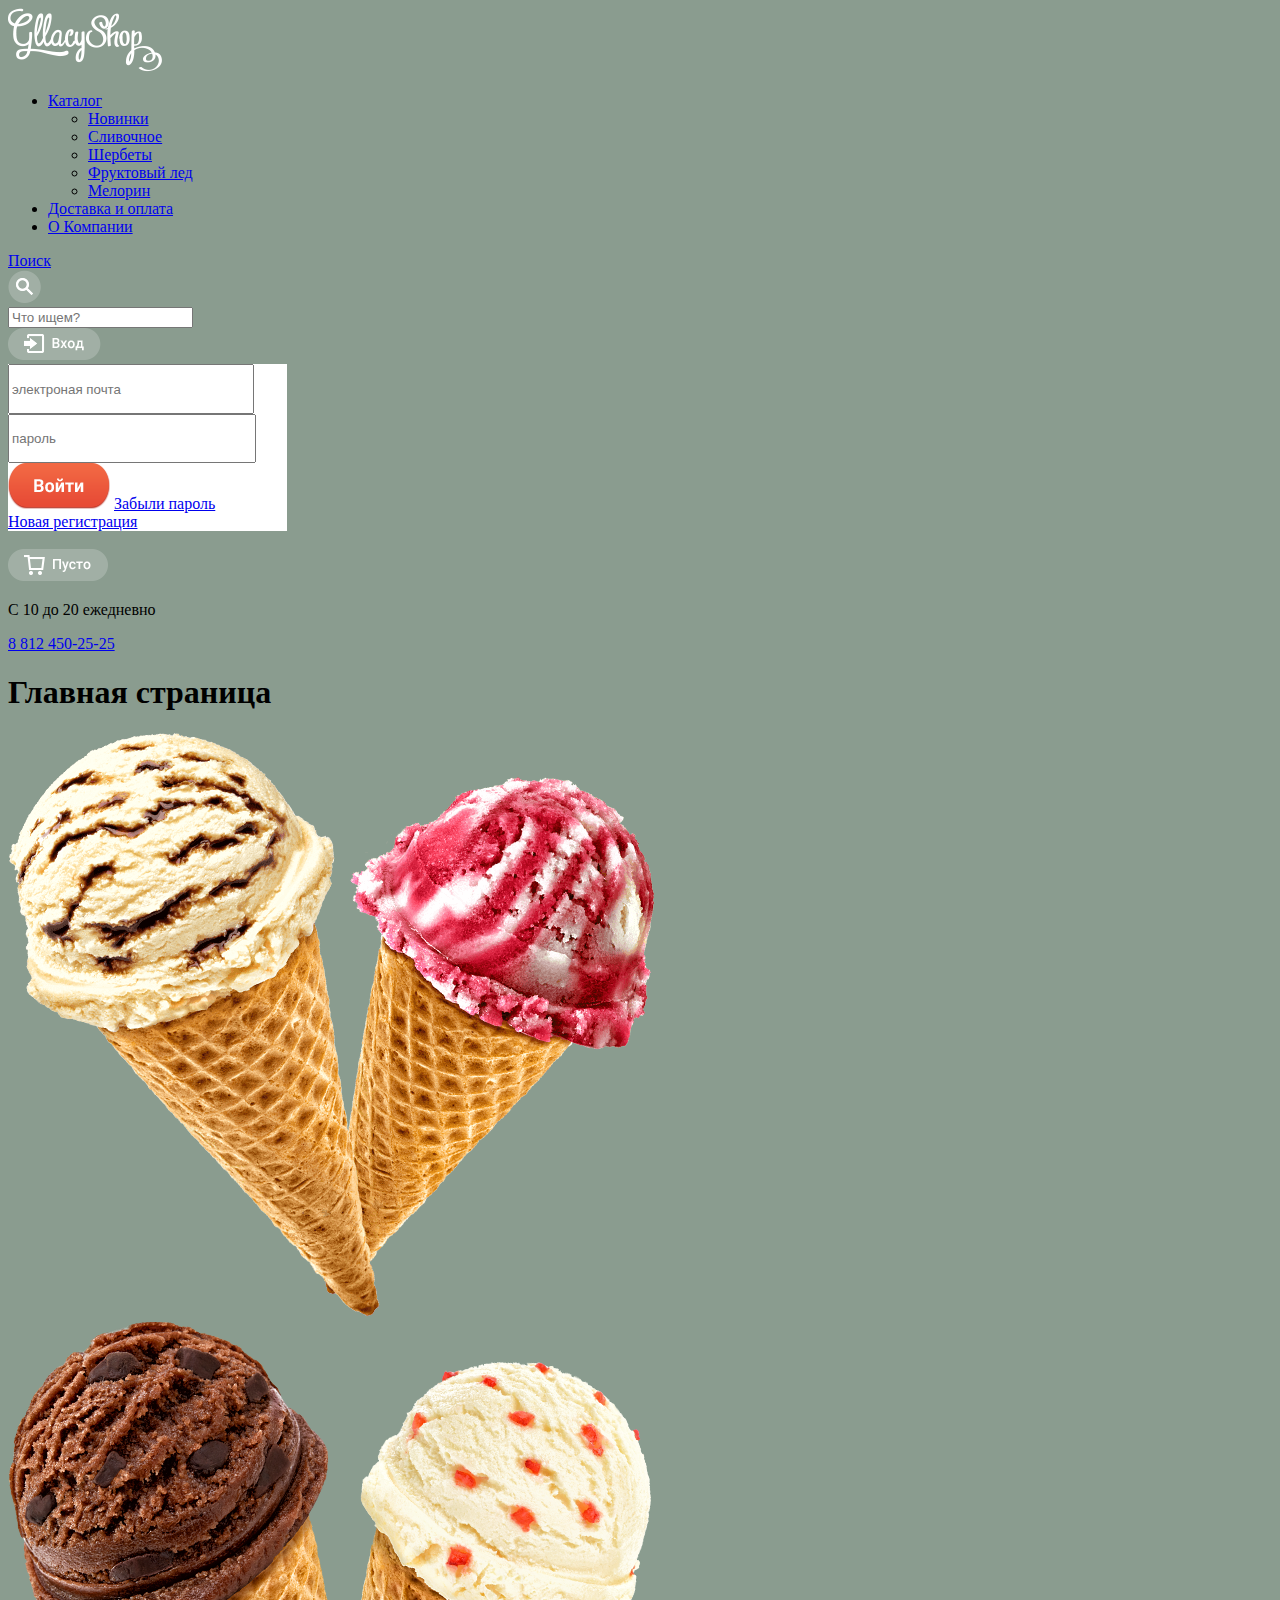
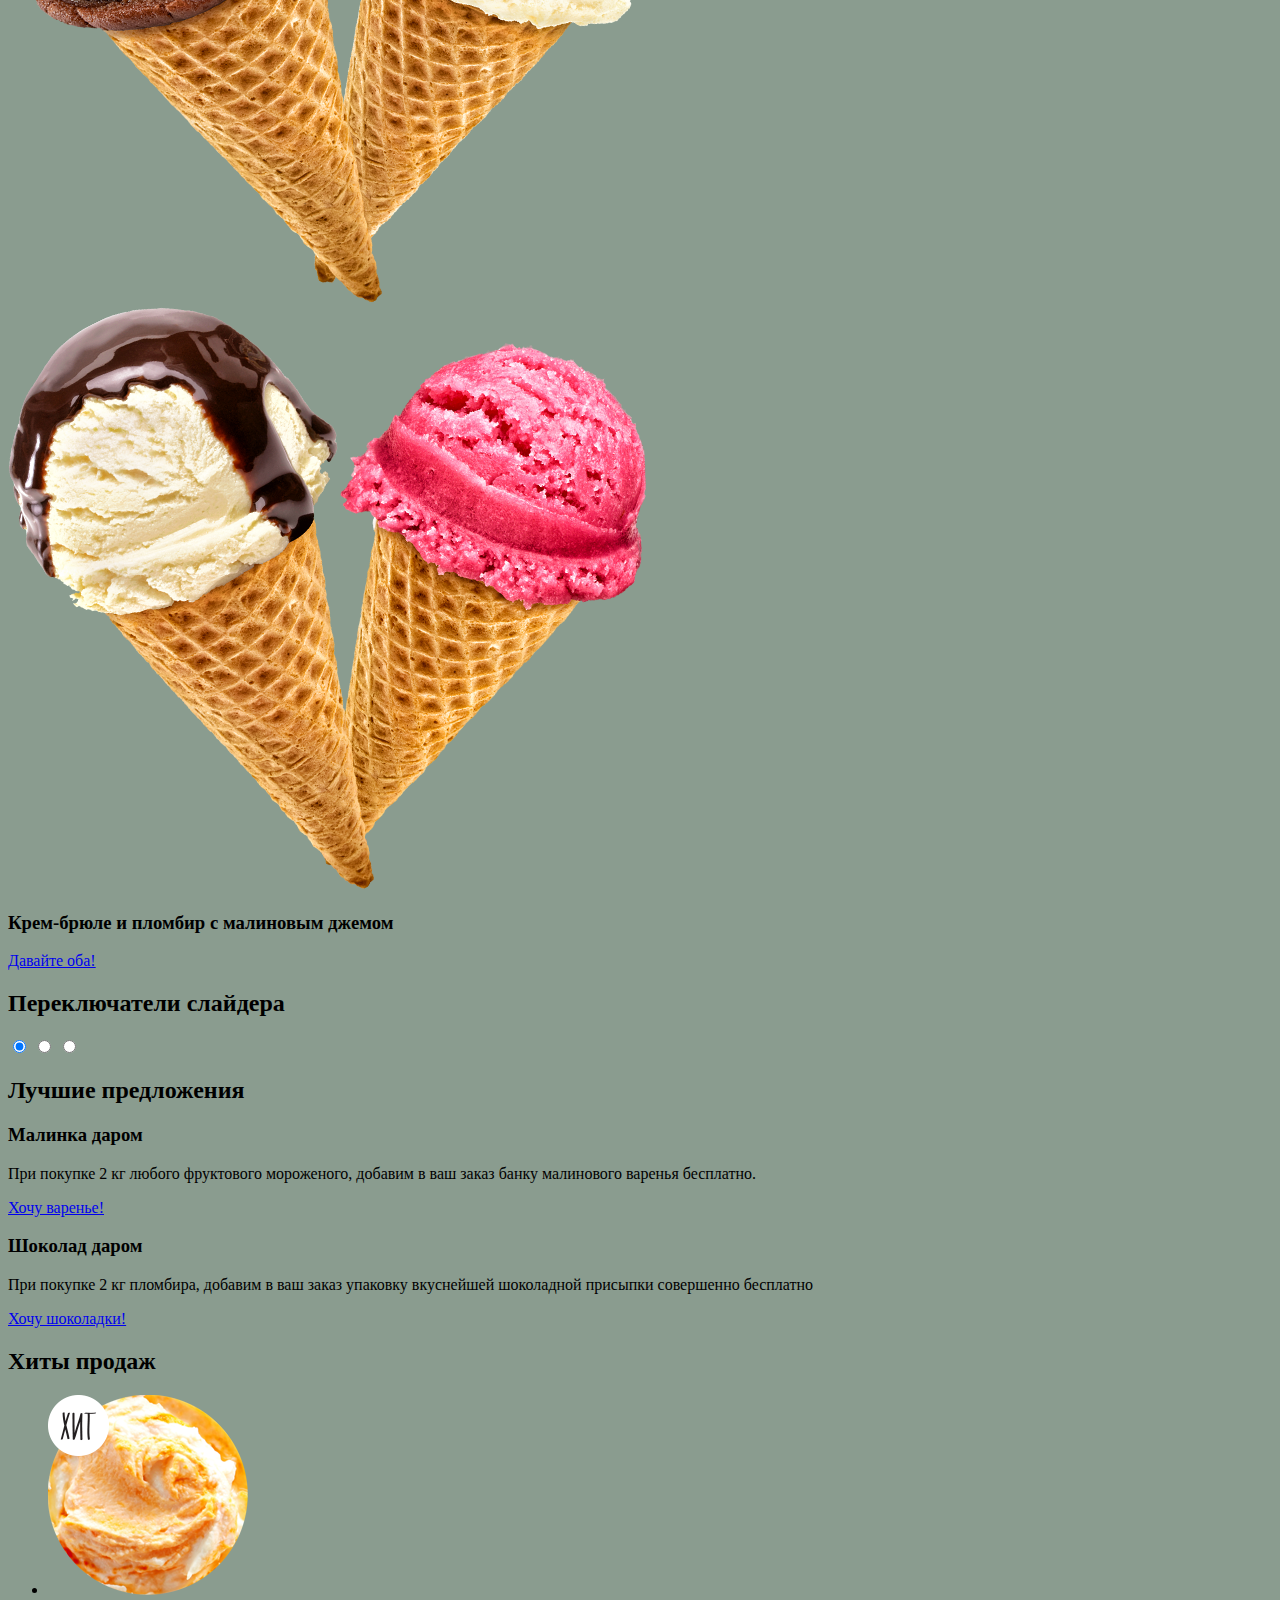
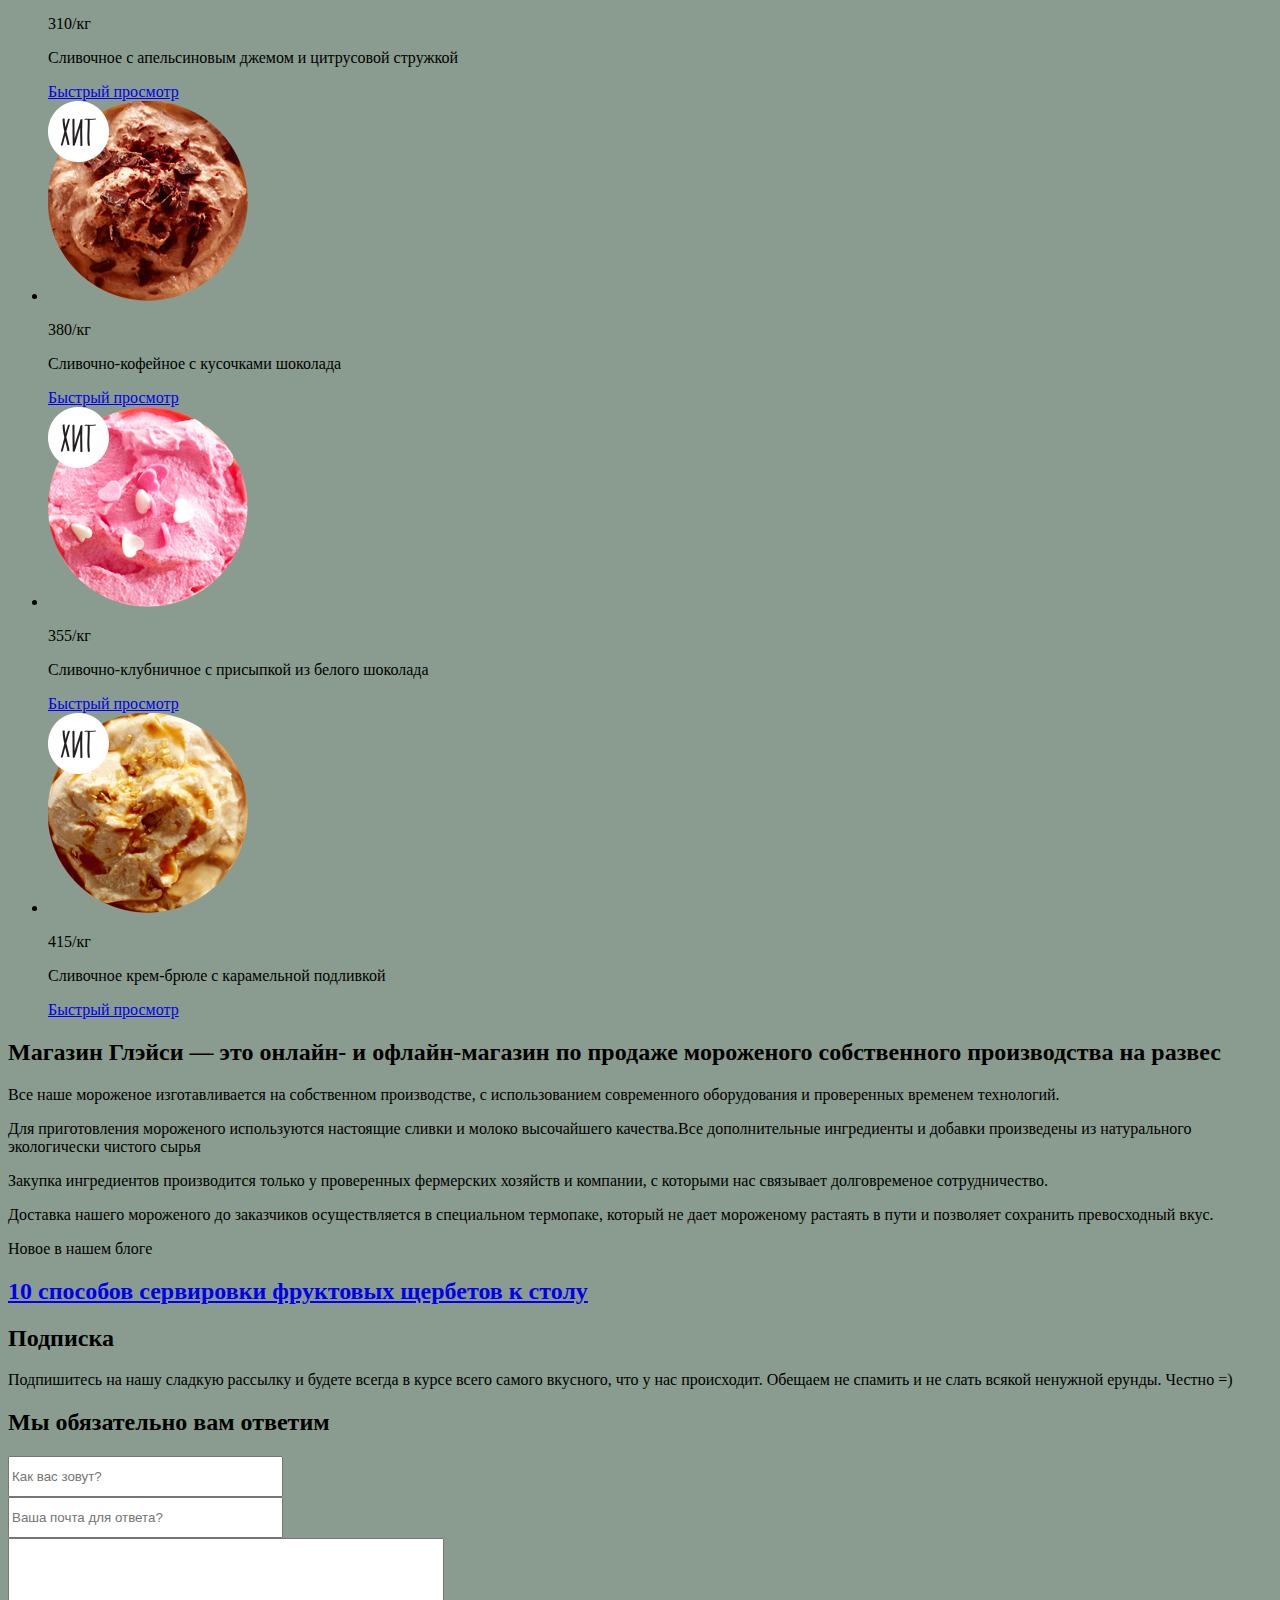
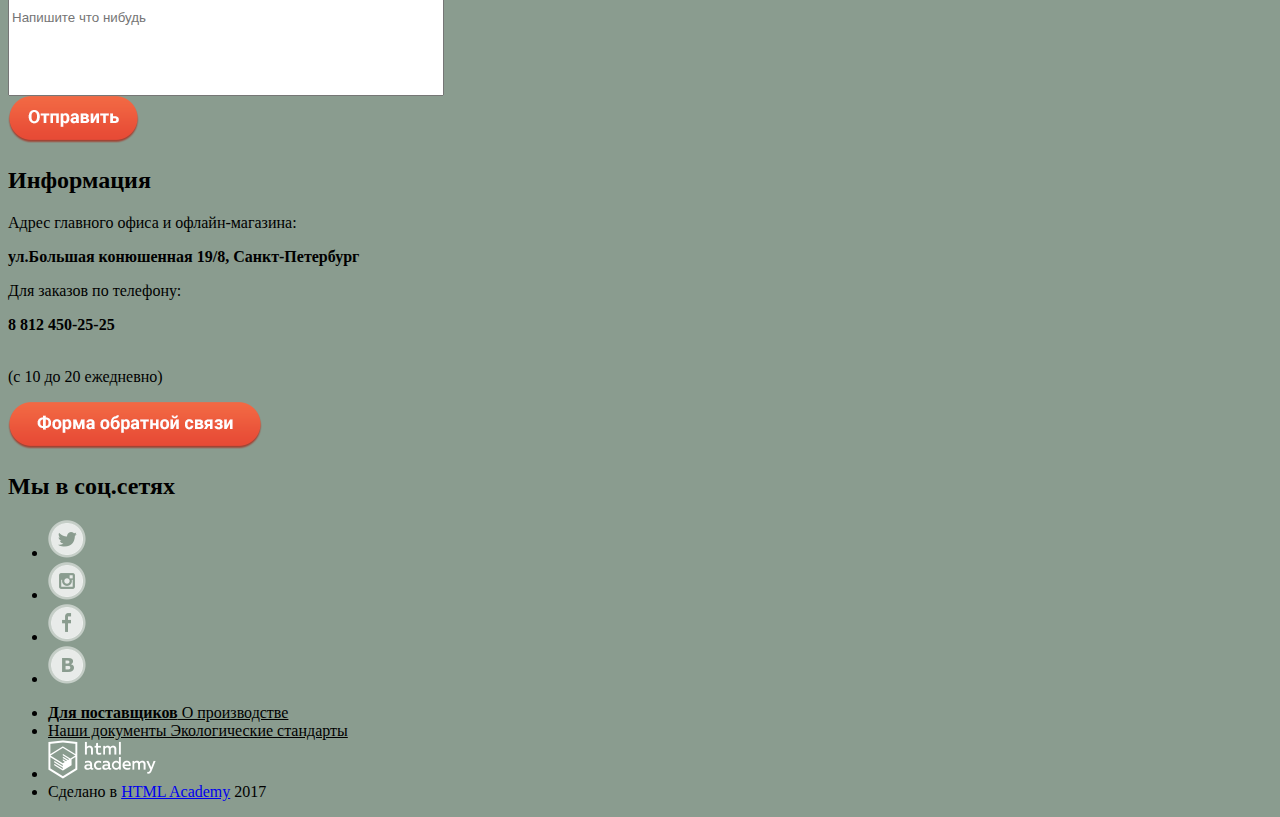
==== index.html @ 63df009e "На проверку" ====
<!DOCTYPE html>
<html lang="ru">
  <head>
    <meta charset="utf-8">
    <title>Глейси</title>
    <link rel="stylesheet" type="text/css" href="index_css.css">
  </head>
  <body>
    <img src="img/logo.png" alt="Логотип">
    <header class="main-header">
      <nav class="navigation">
        <ul class="main-menu">
          <li class="main-menu__item">
            <a href="#" class="main-menu__item">Каталог</a>
            <ul class="sub-menu">
              <li class="sub-menu_item"><a href="#">Новинки</a></li>
              <li class="sub-menu__item sub-menu__title"><a href="#">Сливочное</a></li>
              <li class="sub-menu__item"><a href="#">Шербеты</a></li>
              <li class="sub-menu__item"><a href="#">Фруктовый лед</a></li>
              <li class="sub-menu__item"><a href="#">Мелорин</a></li>
            </ul>
          </li>
          <li class="main-menu__item">
            <a href="#">Доставка и оплата</a>
          </li>
          <li class="main-menu__item">
            <a href="#">О Компании</a>
          </li>
        </ul>
      </nav>
      <a href="#" class="search-link">Поиск</a>
        <form action="#" class="entrance">
          <input type="image" src="img/loupe.png" class="submit-search" alt="Кнопка поиск"><br>
          <input type="text" class="input-search" name="search" id="search" placeholder="Что ищем?">
        </form>
        <form class="input__button">
         <input type="image" src="img/login_button.png" class="ingress" alt="кнопка вхож">
         <div class="inlet">
           <input type="text" placeholder="электроная почта" class="mail"><br>
           <input type="text" placeholder="пароль" class="password"><br>
           <input type="image" src="img/button_come.png" class="login__button" alt="кнопка войти">
           <a href="#">Забыли пароль</a><br>
           <a href="#">Новая регистрация</a>
         </div>
         <br> 
           <input type="image" src="img/Button_empty.png" alt="кнопка пусто">
        </form>
      <p class="worktime">C 10 до 20 ежедневно</p>
      <a href="tel:88124502525" class="phone">8 812 450-25-25</a>
    </header>
 
  
	
    <main>
      <h1 class="hidden">Главная страница</h1>
      <!-- Главный слайдер -->
      <section class="main-slider">
        <img src="img/brulee_and_raspberry.png" alt="1 картинка в слайдере"><br>
        <img src="img/chocolate_and_lemon.png" alt="2 картинка в слайдере"><br>
        <img src="img/Plombir_and_Strawberry.png" alt="3 картинка в слайдере">
        <h3 class="main-slider__title">Крем-брюле и пломбир с малиновым джемом</h3>
        <a href="#" class="main-slider__button">Давайте оба!</a>
      </section>
    
      <section class="switch">
        <h2 class="hidden">Переключатели слайдера</h2>
        <form class="slider"> 
          <input type="radio" name="slider__switch" checked>
          <input type="radio" name="slider__switch">
          <input type="radio" name="slider__switch">
        </form>  
      </section>          
      <section class="best-offers">
        <h2 class="hidden">Лучшие предложения</h2>
        <div class="best-offer best-offer--raspberry">
          <h3 class="best-offer__title">Малинка даром</h3>
          <p class="best-offer__description">При покупке 2 кг любого фруктового мороженого, добавим в ваш заказ банку малинового варенья бесплатно.</p>
          <a href="#" class="best-offer__button">Хочу варенье!</a>
        </div>

        <div class="best-offer best-offer--choko">
          <h3 class="best-offer__title">Шоколад даром</h3>
          <p class="best-offer__description">При покупке 2 кг пломбира, добавим в ваш заказ упаковку вкуснейшей шоколадной присыпки совершенно бесплатно</p>
          <a href="#" class="best-offer__button">Хочу шоколадки!</a>
        </div>
      </section>



      <!-- Хиты продаж -->
      <section class="bestsellers">
        <h2 class="hidden">Хиты продаж</h2>
        <ul class="products-list">
          <li class="product-item">
            <img src="img/product-310.png" class="product-item__image"   alt="Сливочное с апельсиновым джемом и цитрусовой стружкой">
            <p class="product-item__price">310<span class="small">/кг</span></p>
            <p class="product">Сливочное с апельсиновым джемом и цитрусовой стружкой</p>
            <a href="#" class="product-item__button">Быстрый просмотр</a>
          </li>      
          
          <li class="product-item">
            <img src="img/product-380.png" class="product-item__image"  alt="Сливочно-кофейное с кусочками шоколада">
            <p class="product-item__price">380<span class="small">/кг</span></p>
            <p class="product">Сливочно-кофейное с кусочками шоколада</p>
            <a href="#" class="product-item__button">Быстрый просмотр</a>
          </li>

          <li class="product-item">
            <img src="img/product_355.png" class="product-item__image" alt="Сливочно-клубничное с присыпкой из белого шоколада">
            <p class="product-item__price">355<span class="small">/кг</span></p>
            <p class="product">Сливочно-клубничное с присыпкой из белого шоколада</p>
            <a href="#" class="product-item__button">Быстрый просмотр</a>
          </li>

          <li class="product-item">
            <img src="img/product-415.png" class="product-item__image" alt="Сливочное крем-брюле с карамельной подливкой">
            <p class="product-item__price">415<span class="small">/кг</span></p>
            <p class="product">Сливочное крем-брюле с карамельной подливкой</p>
            <a href="#" class="product-item__button">Быстрый просмотр</a>
          </li>
        </ul> 
      </section>
      <!-- Наши преимущества -->
      <section class="benefits">
        <h2 class="benefits__title">Магазин Глэйси — это онлайн- и офлайн-магазин по продаже мороженого собственного производства на развес</h2>
        
        <div class="benefit">
          <p class="benefit__description">
            Все наше мороженое изготавливается на собственном производстве, с использованием современного оборудования и проверенных временем технологий.
          </p>
        </div>

        <div class="benefit">
          <p class="benefit__description">
            Для  приготовления мороженого используются настоящие сливки и молоко высочайшего качества.Все дополнительные ингредиенты и добавки произведены из натурального экологически чистого сырья
          </p>
        </div>

        <div class="benefit">
          <p class="benefit__description">
            Закупка ингредиентов производится только у проверенных фермерских хозяйств и компании, с которыми нас связывает долговременое сотрудничество.
          </p>
        </div>

        <div class="benefit">
          <p class="benefit__description">
            Доставка нашего мороженого до заказчиков осуществляется в специальном термопаке, который не дает мороженому растаять в пути и позволяет сохранить превосходный вкус.
          </p>
        </div>
      </section>

      <!-- Новое в нашем блоге -->
      <section class="new-article">
        <p class="new-article__caption">Новое в нашем блоге</p>
        <h2 class="new-article__title"><a href="#">10 способов сервировки фруктовых щербетов к столу</a></h2>
      </section>

      <!-- Подписка -->
      
      <section class="subscribe">
        <h2 class="hidden">Подписка</h2>
        <p class="subscribe__description">Подпишитесь на нашу сладкую рассылку и будете всегда в курсе всего самого вкусного, что у нас происходит. Обещаем не спамить и не слать всякой ненужной ерунды. Честно =)</p>
        <!-- Здесь будет форма -->
      </section>
      <section> 
        <h2>Мы обязательно вам ответим</h2> 
        <form method="post" action="#" class="data">
          <input type="text" placeholder="Как вас зовут?" class="name"><br>
          <input type="text" placeholder="Ваша почта для ответа?" class="mail"><br>
          <input type="text" placeholder="Напишите что нибудь" class="write"><br>
          <input type="image" src="img/Button_send.png" alt="кнопка отправить">
        </form> 
      </section> 
      <section class="information">
        <h2 class="hidden">Информация</h2>  
        <p class="address">Адрес главного офиса и офлайн-магазина:</p>
        <p><b>ул.Большая конюшенная 19/8, Санкт-Петербург</b></p>

        <p class="phone">Для заказов по телефону:</p>
        <b class="number">8 812 450-25-25</b>
        <p><span class="working__hours"><br>(c 10 до 20 ежедневно)</span></p>
        <form class="Feedback" action="#" method="get">
          <input type="image" src="img/Button_bond.png" class="feedback_button" alt="Кнопка обратной связи">
        </form>  
      </section>
       

      <footer>
        <h2>Мы в соц.сетях</h2>
        <ul class="socials">
          <li><a href="#"  class="social__twitter"><img src="img/birdie.png" alt="twitter"></a></li>
          <li><a href="#"  class="social__instagram"><img src="img/camera.png" alt="instagram"></a></li>
          <li><a href="#"  class="social__facebook"><img src="img/facebook.png" alt="facebook"></a></li>
          <li><a href="#" class="social__vk"><img src="img/Vkontakte.png" alt="Vkontakte"></a></li>
        </ul> 
        <ul class="gen">
          <li class="suppliers"><ins class="underscore"><b class="porky">Для поставщиков</b> О производстве</ins></li>
          <li class="document"><ins class="underscore">Наши документы Экологические стандарты</ins></li>
          <li><img src="img/logo-footer.png" class="logo-footer" alt="logo"></li>
          <li class="copyright">Сделано в <a href="https://htmlacademy.ru">HTML Academy</a> 2017</li>
        </ul>
      </footer>  
          
    </main>
  </body>
</html>
---- index_css.css ----
<style>
   .main-slider_button
   {
   background-color:#8a9c8f;
   }
   body
   {
    background-color:#8a9c8f;
   }
  .main-slider
  {
    background: url("C:\Users\user\Desktop\img\Мороженое.png");
  }
  .modal
  {
    background-color: white;
    width:473px;
    height:4.50px;
  }
  .door
  {
   background-color:white;
   width: 476px;
   height: 442px; 
  }
   .data .name, .data .mail
  {
    width:267px;
    height:35px;
  }
  .write
  {
    width:428px;
    height: 152px;
  }
  .inlet .mail
  {
    width: 238px;
    height: 44px;
  }
  .inlet .password
  {
    width: 240px;
    height: 43px;
  }
  .inlet
  {
    background-color: white;
    width: 279px;
    height:216;
  }
</style>
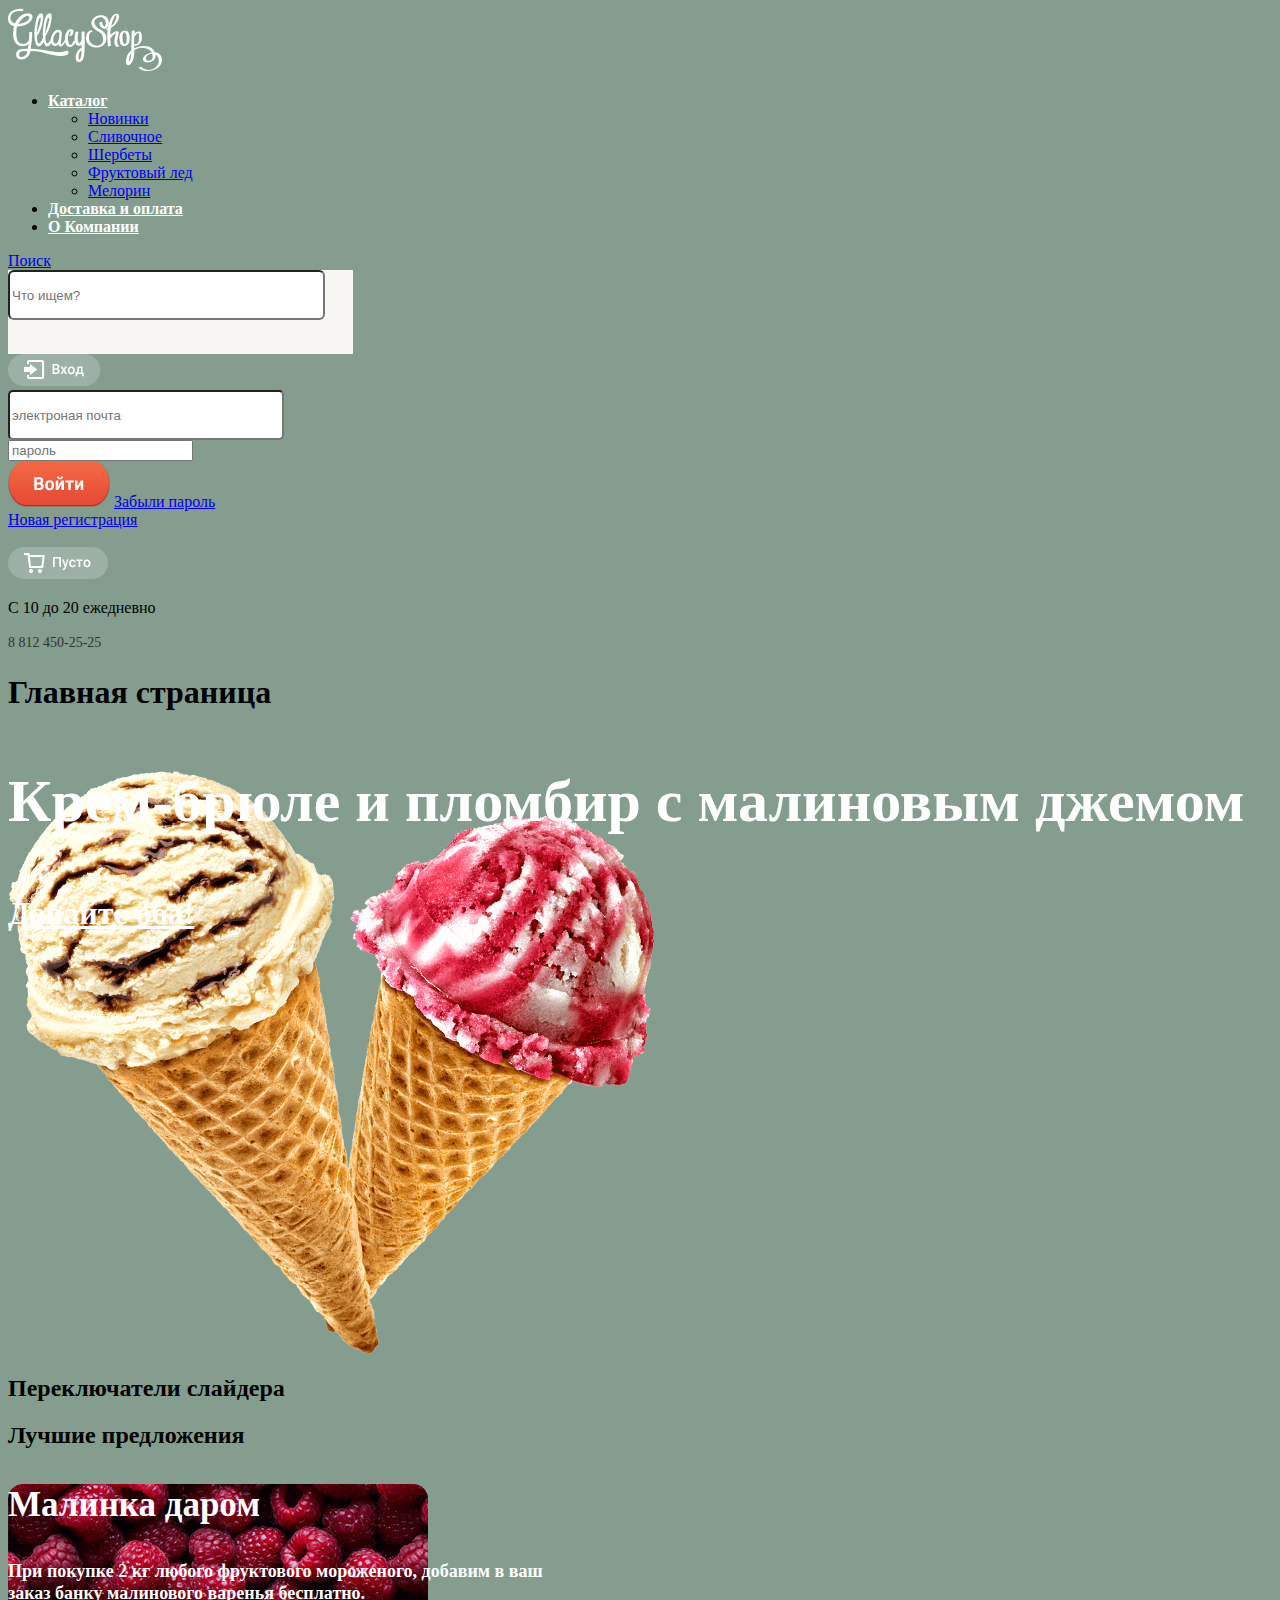
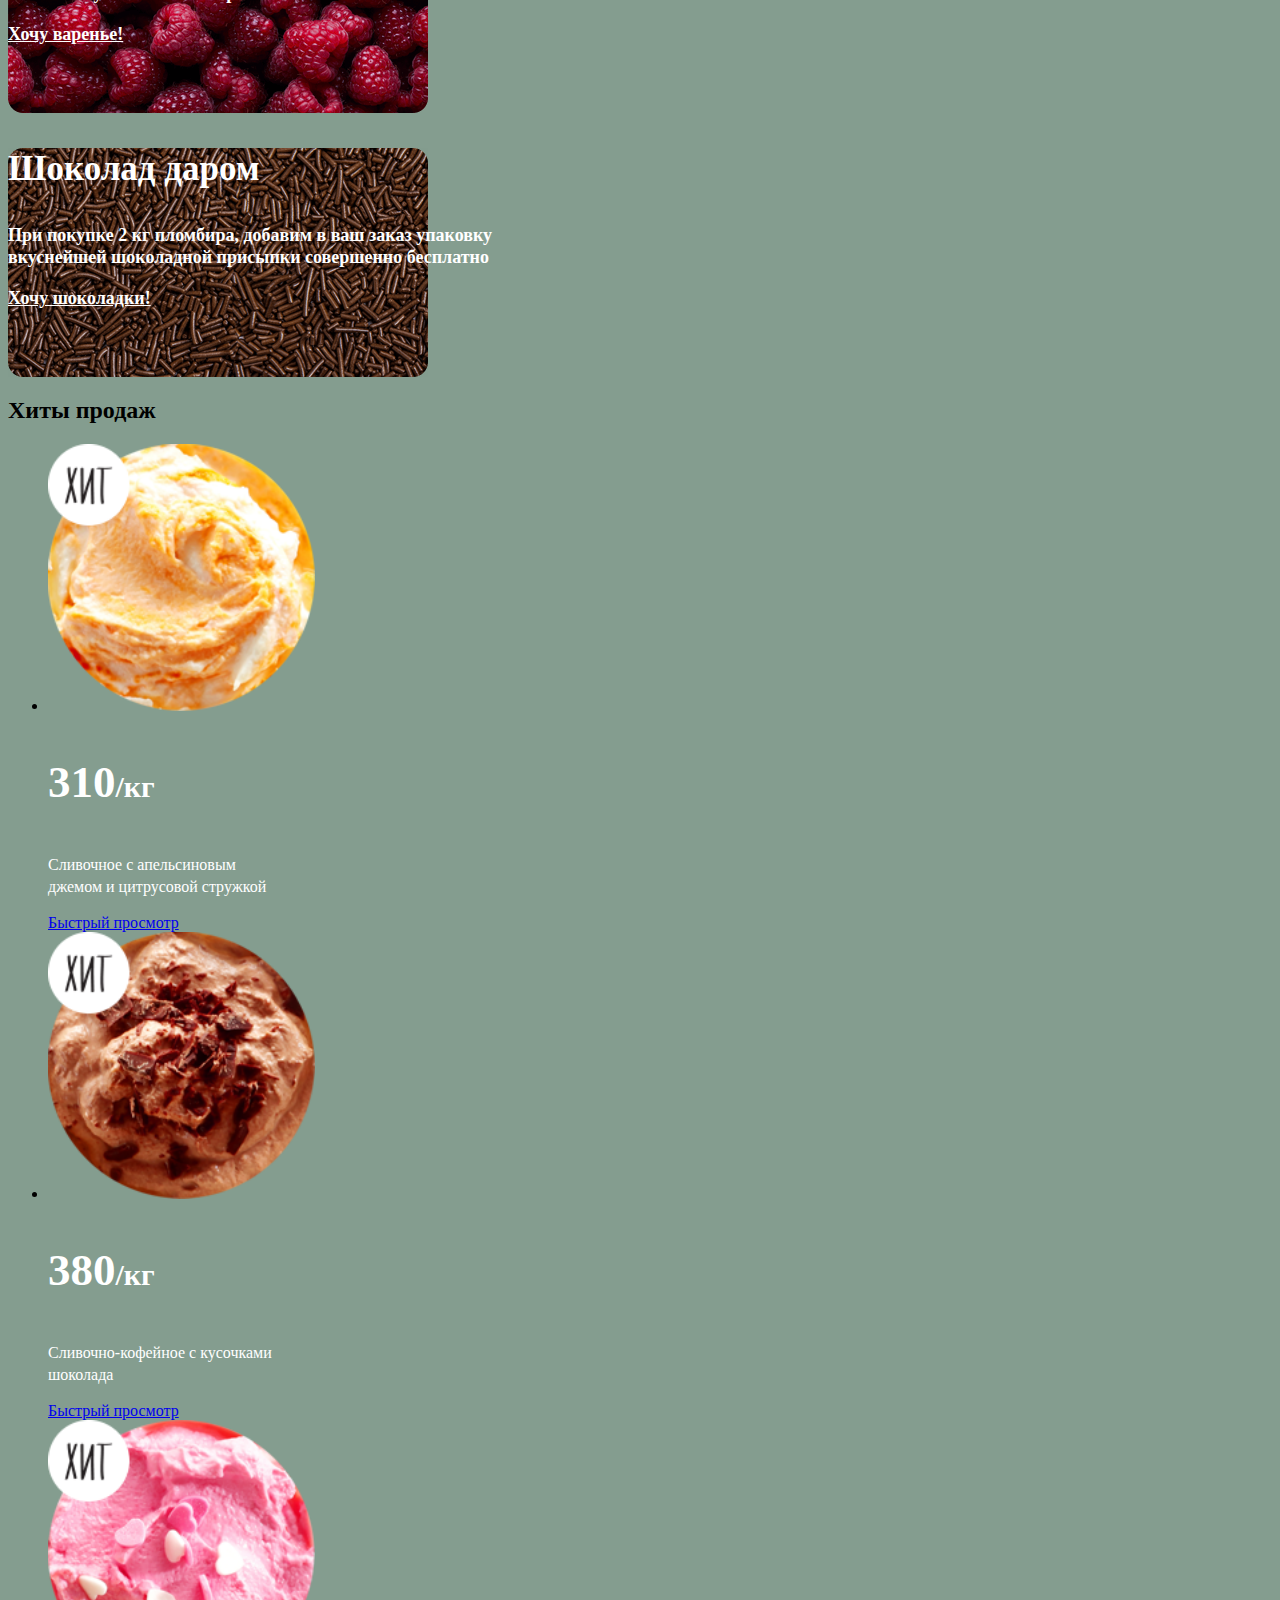
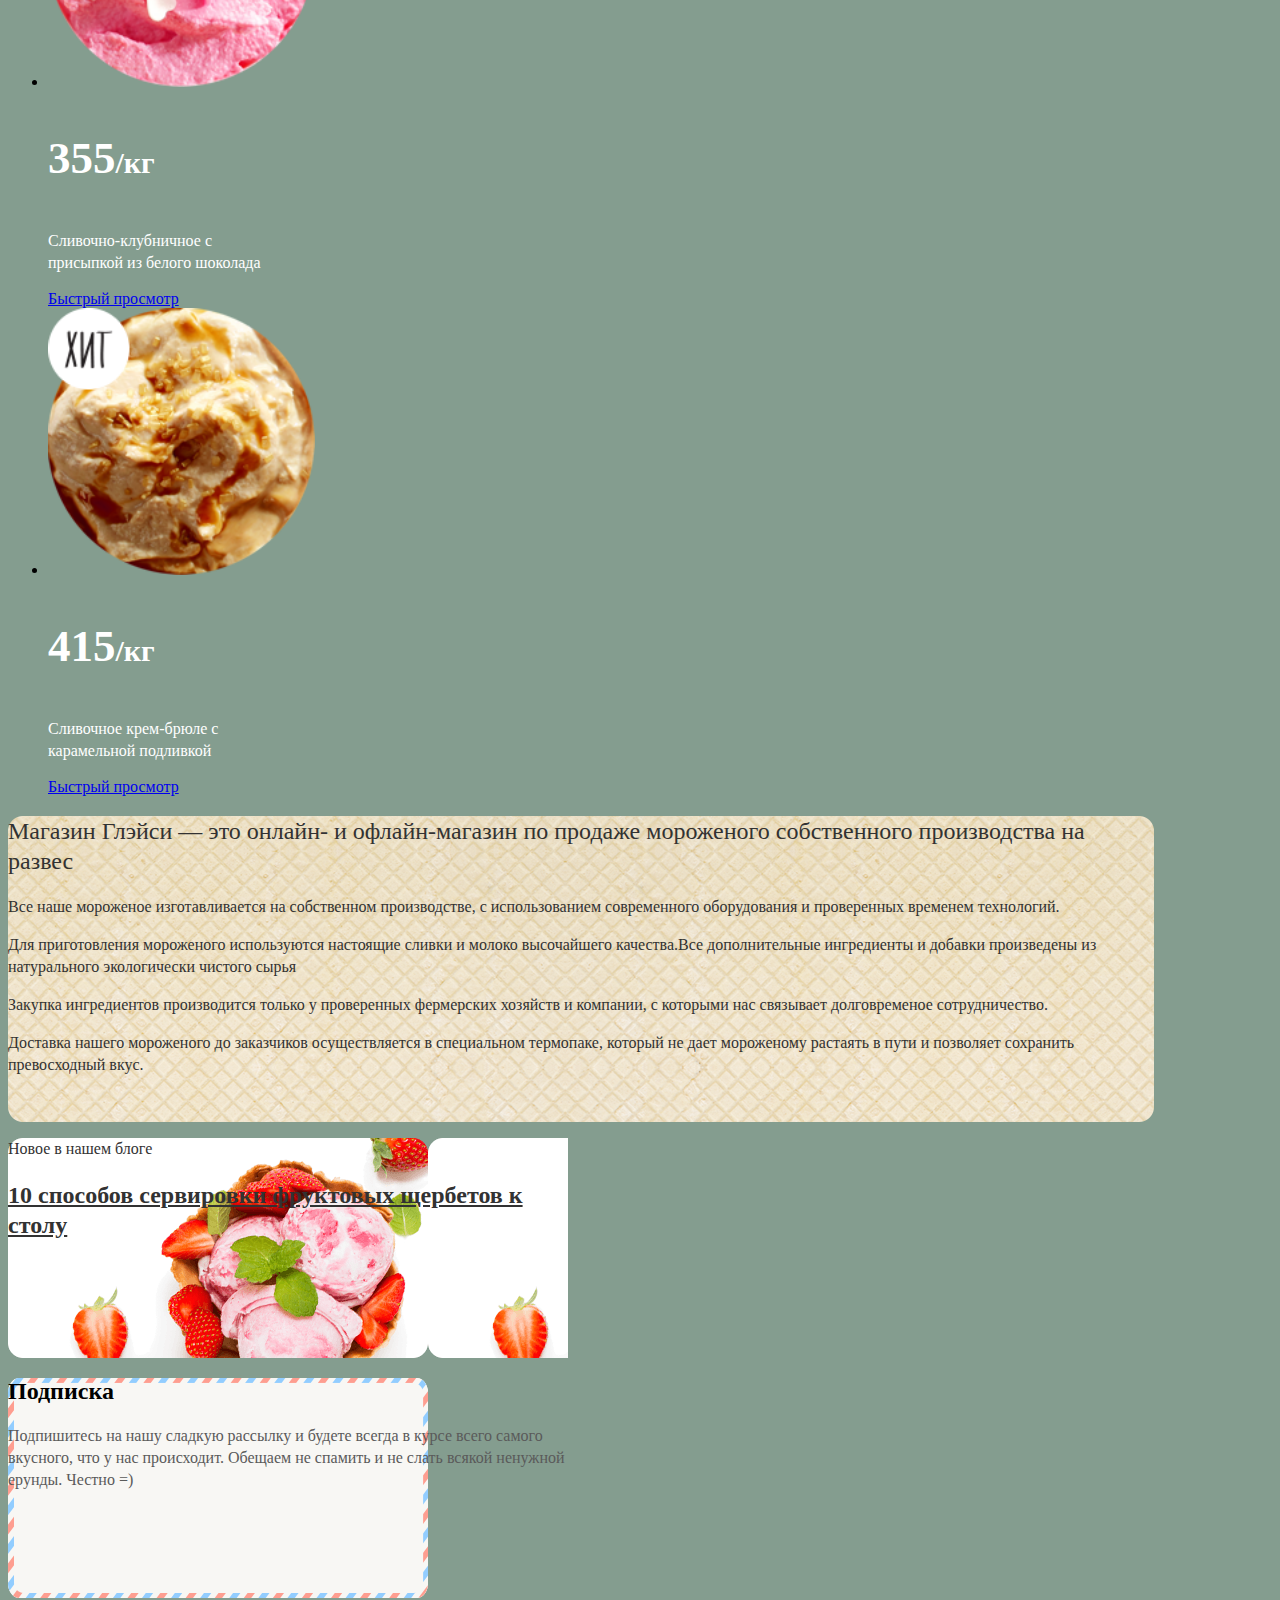
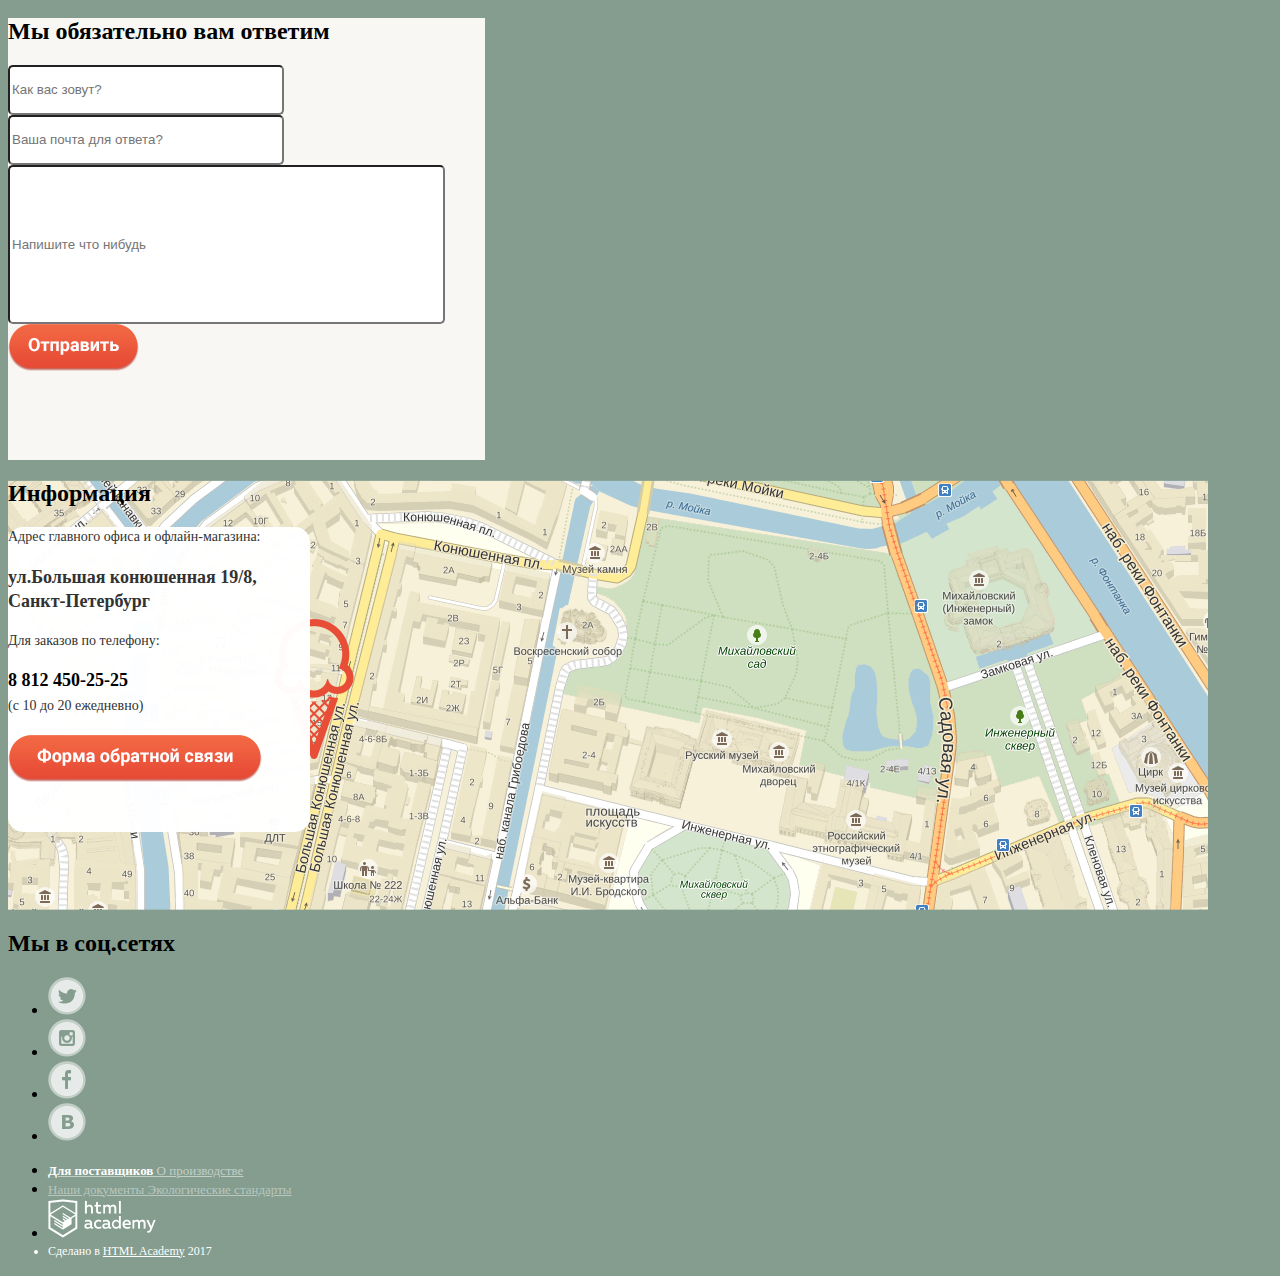
==== commit 8966a9fc: "Добавил css" ====
--- a/index.html
+++ b/index.html
@@ -4,10 +4,12 @@
   <head>
     <meta charset="utf-8">
     <title>Глейси</title>
+    <link href="https://fonts.googleapis.com/css?family=Roboto:100,100i,300,300i,400,400i,500,500i,700,700i,900,900i&amp;subset=cyrillic,cyrillic-ext,greek,greek-ext,latin-ext,vietnamese" rel="stylesheet">
     <link rel="stylesheet" type="text/css" href="index_css.css">
   </head>
-  <body>
-    <img src="img/logo.png" alt="Логотип">
+  
+  <body bgcolor="#849d8f">
+    <img src="img/logo.png" alt="Логотип" class="logo">
     <header class="main-header">
       <nav class="navigation">
         <ul class="main-menu">
@@ -30,10 +32,12 @@
         </ul>
       </nav>
       <a href="#" class="search-link">Поиск</a>
+        <div class="quest">
         <form action="#" class="entrance">
-          <input type="image" src="img/loupe.png" class="submit-search" alt="Кнопка поиск"><br>
+          <!--<input type="image" src="img/loupe.png" class="submit-search" alt="Кнопка поиск">-->
           <input type="text" class="input-search" name="search" id="search" placeholder="Что ищем?">
         </form>
+        </div>
         <form class="input__button">
          <input type="image" src="img/login_button.png" class="ingress" alt="кнопка вхож">
          <div class="inlet">
@@ -56,20 +60,18 @@
       <h1 class="hidden">Главная страница</h1>
       <!-- Главный слайдер -->
       <section class="main-slider">
-        <img src="img/brulee_and_raspberry.png" alt="1 картинка в слайдере"><br>
+        <!--<img src="img/brulee_and_raspberry.png" alt="1 картинка в слайдере"><br>
         <img src="img/chocolate_and_lemon.png" alt="2 картинка в слайдере"><br>
-        <img src="img/Plombir_and_Strawberry.png" alt="3 картинка в слайдере">
+        <img src="img/Plombir_and_Strawberry.png" alt="3 картинка в слайдере">-->
         <h3 class="main-slider__title">Крем-брюле и пломбир с малиновым джемом</h3>
         <a href="#" class="main-slider__button">Давайте оба!</a>
       </section>
     
       <section class="switch">
         <h2 class="hidden">Переключатели слайдера</h2>
-        <form class="slider"> 
-          <input type="radio" name="slider__switch" checked>
-          <input type="radio" name="slider__switch">
-          <input type="radio" name="slider__switch">
-        </form>  
+        <span class="slider-switch_1"></span>
+        <span class="slider-switch_2"></span>
+        <span class="slider-switch_3"></span>
       </section>          
       <section class="best-offers">
         <h2 class="hidden">Лучшие предложения</h2>
@@ -95,57 +97,57 @@
           <li class="product-item">
             <img src="img/product-310.png" class="product-item__image"   alt="Сливочное с апельсиновым джемом и цитрусовой стружкой">
             <p class="product-item__price">310<span class="small">/кг</span></p>
-            <p class="product">Сливочное с апельсиновым джемом и цитрусовой стружкой</p>
+            <p class="product">Сливочное с апельсиновым <br>джемом и цитрусовой стружкой</p>
             <a href="#" class="product-item__button">Быстрый просмотр</a>
           </li>      
           
           <li class="product-item">
             <img src="img/product-380.png" class="product-item__image"  alt="Сливочно-кофейное с кусочками шоколада">
             <p class="product-item__price">380<span class="small">/кг</span></p>
-            <p class="product">Сливочно-кофейное с кусочками шоколада</p>
+            <p class="product">Сливочно-кофейное с кусочками <br>шоколада</p>
             <a href="#" class="product-item__button">Быстрый просмотр</a>
           </li>
 
           <li class="product-item">
             <img src="img/product_355.png" class="product-item__image" alt="Сливочно-клубничное с присыпкой из белого шоколада">
             <p class="product-item__price">355<span class="small">/кг</span></p>
-            <p class="product">Сливочно-клубничное с присыпкой из белого шоколада</p>
+            <p class="product">Сливочно-клубничное с<br> присыпкой из белого шоколада</p>
             <a href="#" class="product-item__button">Быстрый просмотр</a>
           </li>
 
           <li class="product-item">
             <img src="img/product-415.png" class="product-item__image" alt="Сливочное крем-брюле с карамельной подливкой">
             <p class="product-item__price">415<span class="small">/кг</span></p>
-            <p class="product">Сливочное крем-брюле с карамельной подливкой</p>
+            <p class="product">Сливочное крем-брюле с<br> карамельной подливкой</p>
             <a href="#" class="product-item__button">Быстрый просмотр</a>
           </li>
         </ul> 
       </section>
       <!-- Наши преимущества -->
       <section class="benefits">
-        <h2 class="benefits__title">Магазин Глэйси — это онлайн- и офлайн-магазин по продаже мороженого собственного производства на развес</h2>
+        <h2 class="benefits__title"><span></span>Магазин Глэйси — это онлайн- и офлайн-магазин по продаже мороженого собственного производства на развес</h2>
         
         <div class="benefit">
           <p class="benefit__description">
-            Все наше мороженое изготавливается на собственном производстве, с использованием современного оборудования и проверенных временем технологий.
-          </p>
-        </div>
-
-        <div class="benefit">
-          <p class="benefit__description">
-            Для  приготовления мороженого используются настоящие сливки и молоко высочайшего качества.Все дополнительные ингредиенты и добавки произведены из натурального экологически чистого сырья
-          </p>
-        </div>
-
-        <div class="benefit">
-          <p class="benefit__description">
-            Закупка ингредиентов производится только у проверенных фермерских хозяйств и компании, с которыми нас связывает долговременое сотрудничество.
-          </p>
-        </div>
-
-        <div class="benefit">
-          <p class="benefit__description">
-            Доставка нашего мороженого до заказчиков осуществляется в специальном термопаке, который не дает мороженому растаять в пути и позволяет сохранить превосходный вкус.
+            <span class="ice__cream__icon"></span>Все наше мороженое изготавливается на собственном производстве, с использованием современного оборудования и проверенных временем технологий.
+          </p>
+        </div>
+
+        <div class="benefit">
+          <p class="benefit__description">
+            <span class="leaf__icon"></span>Для  приготовления мороженого используются настоящие сливки и молоко высочайшего качества.Все дополнительные ингредиенты и добавки произведены из натурального экологически чистого сырья
+          </p>
+        </div>
+
+        <div class="benefit">
+          <p class="benefit__description">
+            <span class="icon__of__the__cow"></span>Закупка ингредиентов производится только у проверенных фермерских хозяйств и компании, с которыми нас связывает долговременое сотрудничество.
+          </p>
+        </div>
+
+        <div class="benefit">
+          <p class="benefit__description">
+            <span class="icon__of__thermometer"></span>Доставка нашего мороженого до заказчиков осуществляется в специальном термопаке, который не дает мороженому растаять в пути и позволяет сохранить превосходный вкус.
           </p>
         </div>
       </section>
@@ -163,26 +165,27 @@
         <p class="subscribe__description">Подпишитесь на нашу сладкую рассылку и будете всегда в курсе всего самого вкусного, что у нас происходит. Обещаем не спамить и не слать всякой ненужной ерунды. Честно =)</p>
         <!-- Здесь будет форма -->
       </section>
-      <section> 
+      <section class="review"> 
         <h2>Мы обязательно вам ответим</h2> 
         <form method="post" action="#" class="data">
           <input type="text" placeholder="Как вас зовут?" class="name"><br>
           <input type="text" placeholder="Ваша почта для ответа?" class="mail"><br>
           <input type="text" placeholder="Напишите что нибудь" class="write"><br>
-          <input type="image" src="img/Button_send.png" alt="кнопка отправить">
+          <input type="image" src="img/Button_send.png" alt="Отправить">
         </form> 
       </section> 
       <section class="information">
         <h2 class="hidden">Информация</h2>  
+        <div>
         <p class="address">Адрес главного офиса и офлайн-магазина:</p>
-        <p><b>ул.Большая конюшенная 19/8, Санкт-Петербург</b></p>
+        <p>ул.Большая конюшенная 19/8, Санкт-Петербург</p>
 
         <p class="phone">Для заказов по телефону:</p>
-        <b class="number">8 812 450-25-25</b>
-        <p><span class="working__hours"><br>(c 10 до 20 ежедневно)</span></p>
+        <p class="number">8 812 450-25-25<span class="working__hours"><br>(c 10 до 20 ежедневно)</span></p>
         <form class="Feedback" action="#" method="get">
-          <input type="image" src="img/Button_bond.png" class="feedback_button" alt="Кнопка обратной связи">
+          <input type="image" src="img/Button_bond.png" class="feedback_button" alt="Обратная связь">
         </form>  
+        </div>
       </section>
        
 
@@ -195,7 +198,7 @@
           <li><a href="#" class="social__vk"><img src="img/Vkontakte.png" alt="Vkontakte"></a></li>
         </ul> 
         <ul class="gen">
-          <li class="suppliers"><ins class="underscore"><b class="porky">Для поставщиков</b> О производстве</ins></li>
+          <li class="suppliers"><ins class="underscore"><span class="porky">Для поставщиков</span> О производстве</ins></li>
           <li class="document"><ins class="underscore">Наши документы Экологические стандарты</ins></li>
           <li><img src="img/logo-footer.png" class="logo-footer" alt="logo"></li>
           <li class="copyright">Сделано в <a href="https://htmlacademy.ru">HTML Academy</a> 2017</li>
--- a/index_css.css
+++ b/index_css.css
@@ -1,52 +1,306 @@
 <style>
-   .main-slider_button
-   {
-   background-color:#8a9c8f;
-   }
-   body
-   {
-    background-color:#8a9c8f;
+    .worktime
+    {
+      color:red;
+      font-size:14px;
+      line-height:16px; 
+      color:white;
+      font-weight:bold;
+    }
+    .phone
+    {
+      color:white;
+      font-size:22px;
+      line-height:24px;
+      text-decoration:none;	
+      font-weight:bold;
+    }
+    .main-menu__item>a
+    {
+      color:white;
+      font-size:16; 
+      font-weight:bold;
+      line-height:18px;
+    }
+    .main-slider__title
+    {
+      color:white;
+      font-weight:bold;
+      font-size:60px;
+      line-height:60px;	
+    }
+    .main-slider__button
+    {
+      color:white;
+      font-weight:bold;
+      font-size:32px;
+      line-height:44px;	
+    }
+    .best-offer__title
+    {
+      color:white;
+      font-size:35px;
+      font-weight:bold;
+      line-height:41px; 	
+    }
+    .best-offer__description
+    {
+      color:white;	
+      font-size:18px;
+      line-height:22px;	
+      font-weight:bold;
+    }
+    .best-offer__button
+    {
+      color:white;	
+      font-size:18px;
+      line-height:24px;
+      font-weight:bold;	
+    }
+    .product-item__price
+    { 
+      color:white;
+      font-size:45px;
+      font-weight:bold;
+      line-height:45px;	
+    }
+    .small
+    { 
+      color:white;	
+      font-size:30px;
+      font-weight:bold;
+      line-height:45px;	
+    }
+    .product
+    {
+     color:white;	
+     font-size:16px;
+     font-weight:normal;
+     line-height:22px;	
+    }
+    .benefits__title
+    {
+      color:#323232;	
+      font-size:24px;
+      line-height:30px;
+      font-weight:normal;	
+    }
+    .benefit__description
+    { 
+      color:#323232;
+      font-size:16px;
+      font-weight:normal;
+      line-height:22px;
+    }
+    .new-article__caption
+    {
+      color:#323232;	
+      font-size:16px;
+      font-weight:medium;
+      line-height:22px;	
+    }
+    .new-article__title a
+    { 
+      color:#323232;	
+      font-size:24px;
+      font-weight:bold;
+      line-height:30px;	
+    }
+    .subscribe__description
+    {
+    	color:#5a5a5a;
+    	font-size:16px;
+    	font-weight:normal;
+    	line-height:22px;
+    }
+    .address
+    {
+      color:#323232;
+      font-size:14px;
+      font-weight:normal;
+      line-height:20px;	
+    }
+    .information .address+p
+    {
+      color:#323232;
+      font-size:18px;
+      font-weight:bold;
+      line-height:24px;
+    }
+    .phone
+    { 
+      color:#323232;	
+      font-size:14px;
+      font-weight:normal;
+      line-height:20px;	
+    }
+    .number
+    {
+      color:#23232;
+      font-size:18px;
+      font-weight:bold;
+      line-height:22px;	
+    }
+    .working__hours
+    {
+      color:#323232;	
+      font-weight:normal;	
+      font-size:14px;
+      line-height:22px;	
+    }
+     .suppliers .underscore
+    {
+      color:#c3cfc9;
+      font-weight:normal;	
+      font-size:13px;
+      line-height:18px;
+    }
+    .suppliers .porky
+    {
+      color:white;
+      font-size: 13px;
+      line-height: 18px;	
+      font-weight:bold;	
+    }
+    .document ins
+    {
+      color:#b9c7bf;
+      font-size:13px;
+      line-height:18px;
+    }
+    .copyright,
+    .copyright a
+    {
+      color:#fefefe;
+      font-size:12px;
+      font-weight:normal;
+      line-height:18px	
+    }
+    .best-offer--raspberry
+    {
+      background: url("img/Crimson background.png") no-repeat;	
+    }
+    .best-offer--choko
+    {
+      background:url("img/Chocolate background.png") no-repeat;	
+    }
+    .best-offers div
+    {
+     width:560px;
+     height:229px;	
+    }
+    .best-offer__description
+    {
+      color:white;
+      font-size:18px;ссс
+      font-weight:bold;
+      line-height:22px;	
+    }
+    .new-article
+    {
+      width:1146px;
+      height:306px;
+      background:url("img/wafers.png")no-repeat;	
+    }
+    .subscribe
+    {
+      width:560px;
+      height:222px;
+      background: url("img/subscription.png")no-repeat;	
+    }
+    .information
+    {
+      width:1250px;
+      height:430px;
+      background:url("img/map_ice.png")no-repeat;	
+    }
+    .information div 
+    {
+      width:302px;
+      height:305px;	
+      border-radius: 15px;
+      background-color: rgba(255, 255, 255, 0.98);
+      z-index: 88;
+   }
+   .name,.mail
+   {
+   	  width:268px;
+   	  height:44px;
+   	  border-radius: 5px;
+   }
+   .review
+   {
+      width:477px;
+   	  height:442px;
+   	  background-color:#f8f7f4;
+   }
+   .write
+   {
+      width:429px;
+      height:153px;
+      border-radius: 5px;
+   }
+   .input-search
+   {
+     width:309px;
+     height:44px;
+     border-radius: 6px;
+   }
+   .quest
+   {
+   	color:#f8f7f4;
+   	width:345px;
+   	height:84px;
+   	background-color:#f8f7f4;
    }
   .main-slider
   {
-    background: url("C:\Users\user\Desktop\img\Мороженое.png");
-  }
-  .modal
-  {
-    background-color: white;
-    width:473px;
-    height:4.50px;
-  }
-  .door
-  {
-   background-color:white;
-   width: 476px;
-   height: 442px; 
-  }
-   .data .name, .data .mail
-  {
-    width:267px;
-    height:35px;
-  }
-  .write
-  {
-    width:428px;
-    height: 152px;
-  }
-  .inlet .mail
-  {
-    width: 238px;
-    height: 44px;
-  }
-  .inlet .password
-  {
-    width: 240px;
-    height: 43px;
-  }
-  .inlet
-  {
-    background-color: white;
-    width: 279px;
-    height:216;
+  	width:647;
+  	height:584px;
+    background:url("img/brulee_and_raspberry.png")no-repeat; 	
+  }
+  .bestsellers img
+  {
+  	width:267px;
+  	height:267px;
+  }
+  .logo
+  {
+  	width:154px;
+  	height:64px;
+  }
+  .socials img
+  {
+    width:  38px;
+    height: 38px;
+  }
+  .logo-footer
+  {
+  	width:108px;
+  	height:39px;
+  }
+  .ice__cream__icon
+  {
+  	width:49px;
+  	height:49px;
+  	background:url("img/iceca_ice_cream.png")no-repeat;
+  }
+  .benefits
+  {
+  	width:1146px;
+  	height:306px;
+  	background:url("img/wafers.png")no-repeat;
+  }
+  .new-article
+  {
+  	width:560px;
+  	height:220px;
+  	background: url("img/Strawberry background.png");
+  }
+  .subscribe
+  {
+  	background: url("img/subscription.png")no-repeat;
+  	width:560px;
+  	height:220px;
   }
 </style>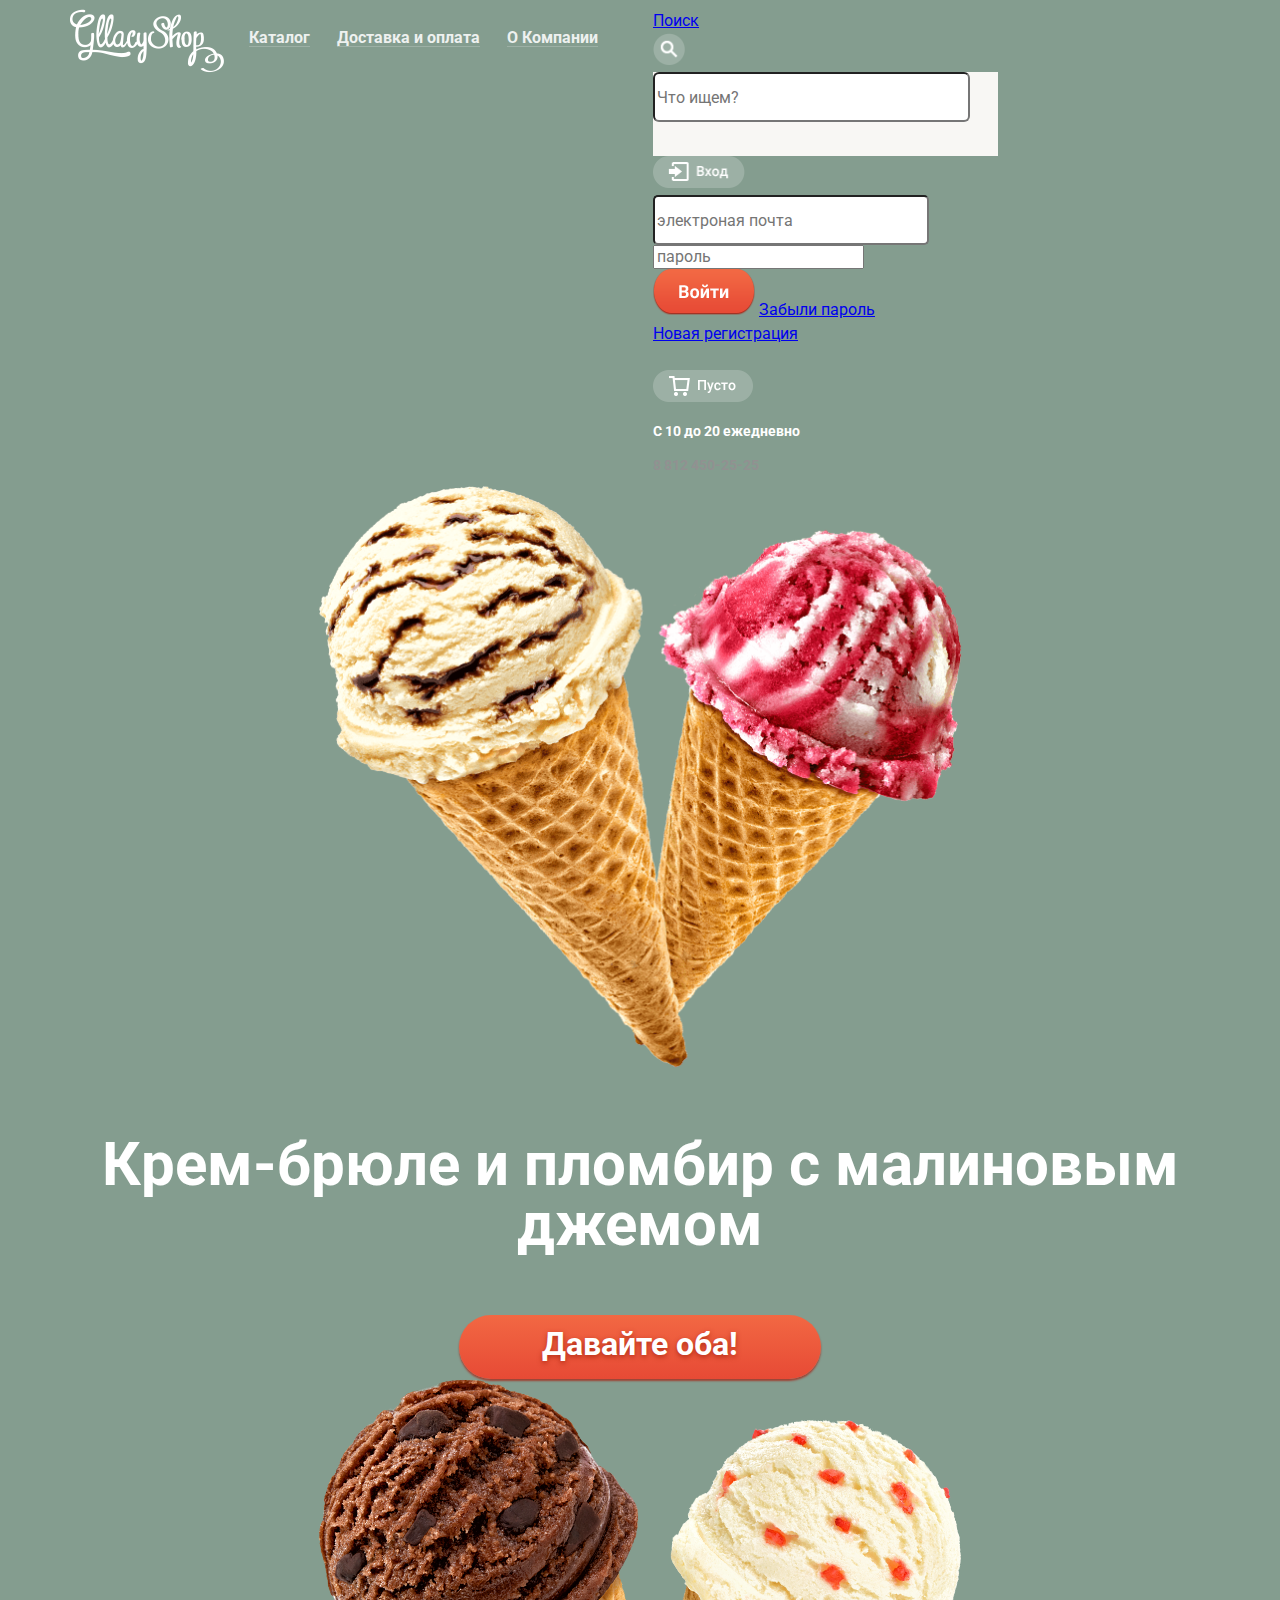
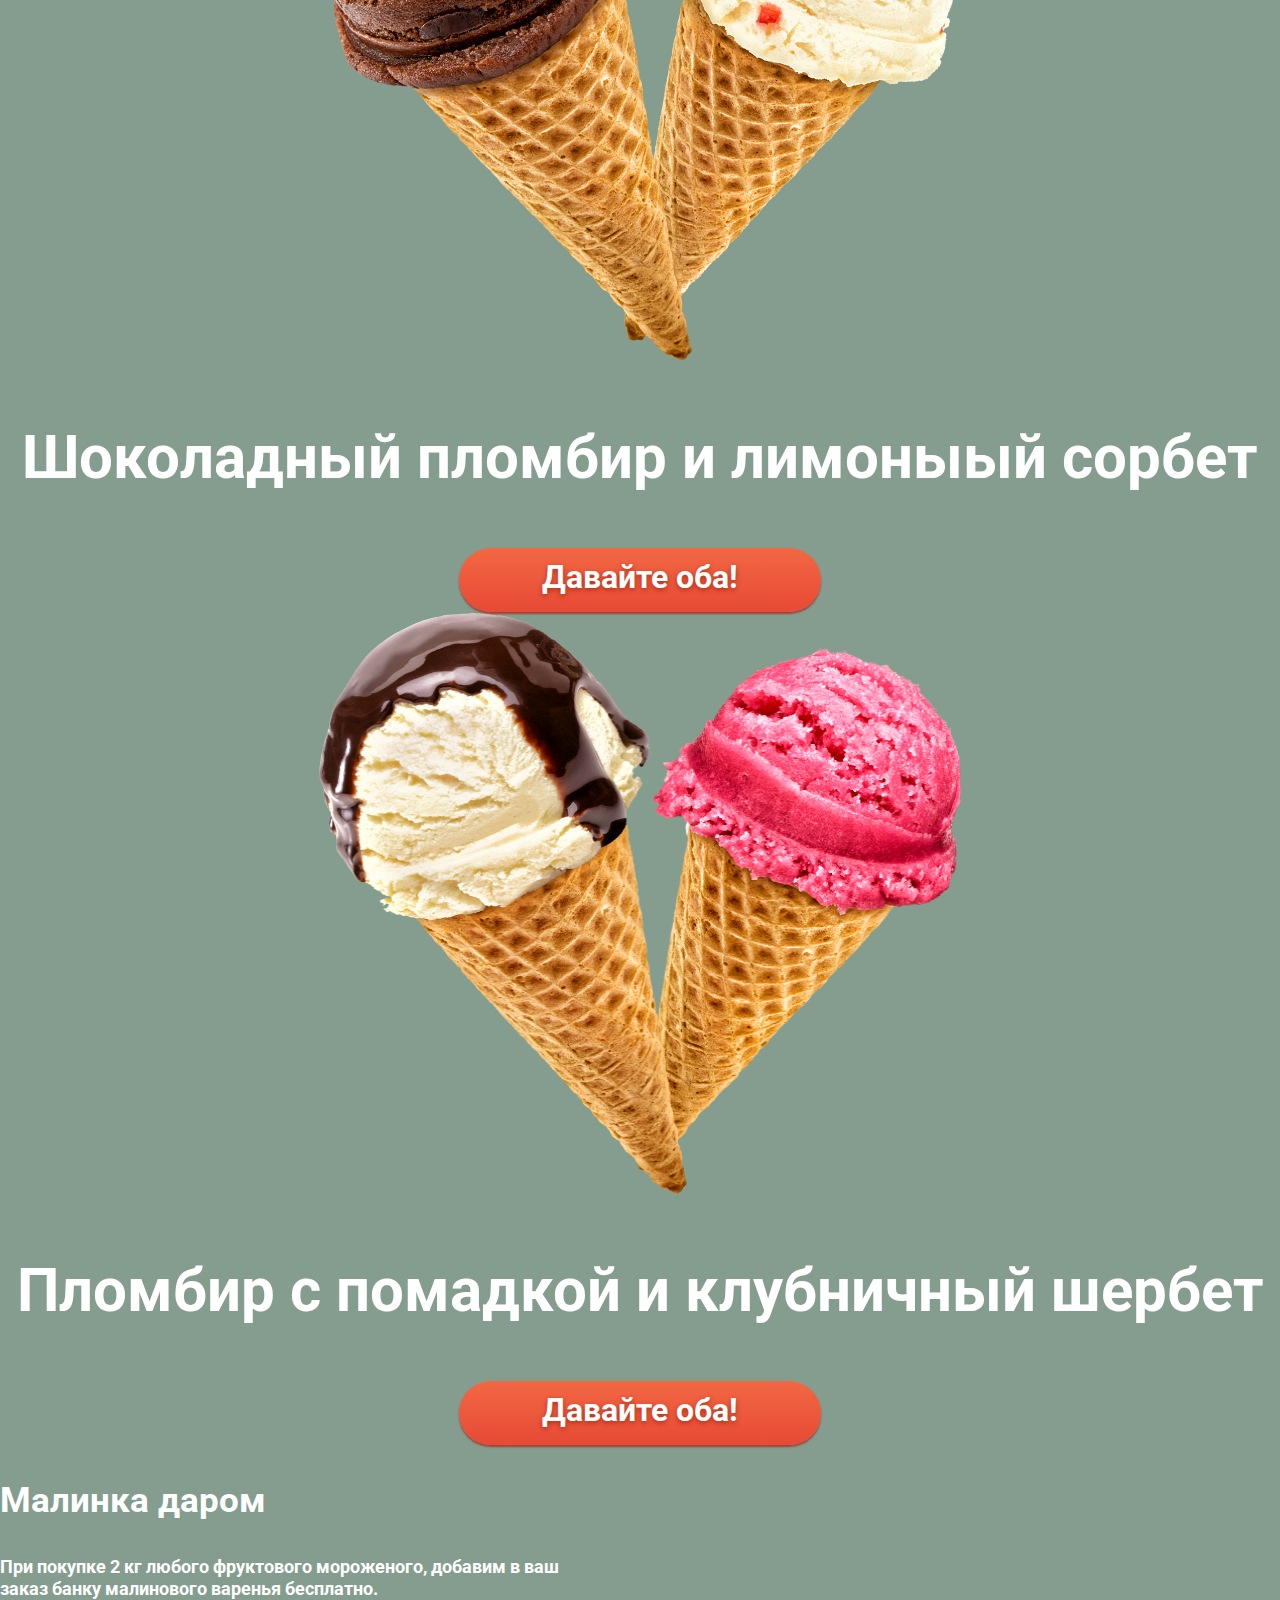
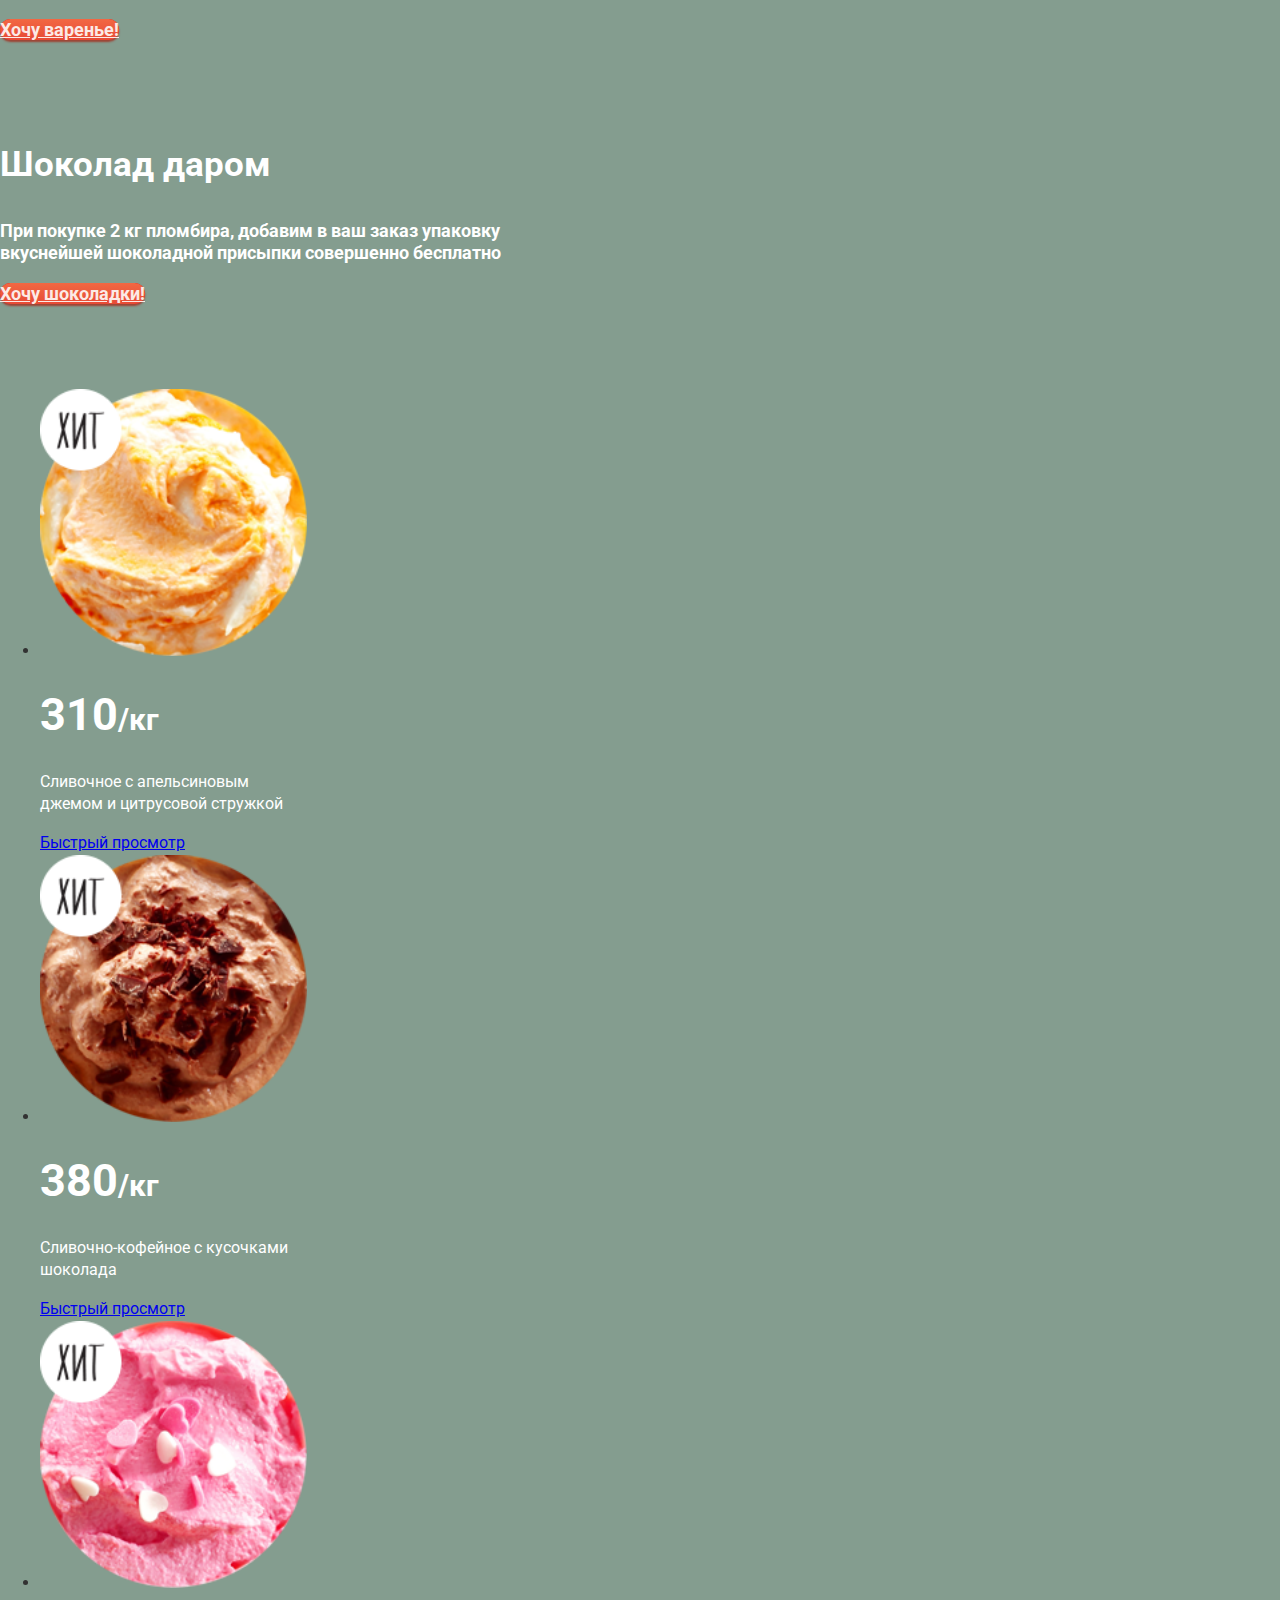
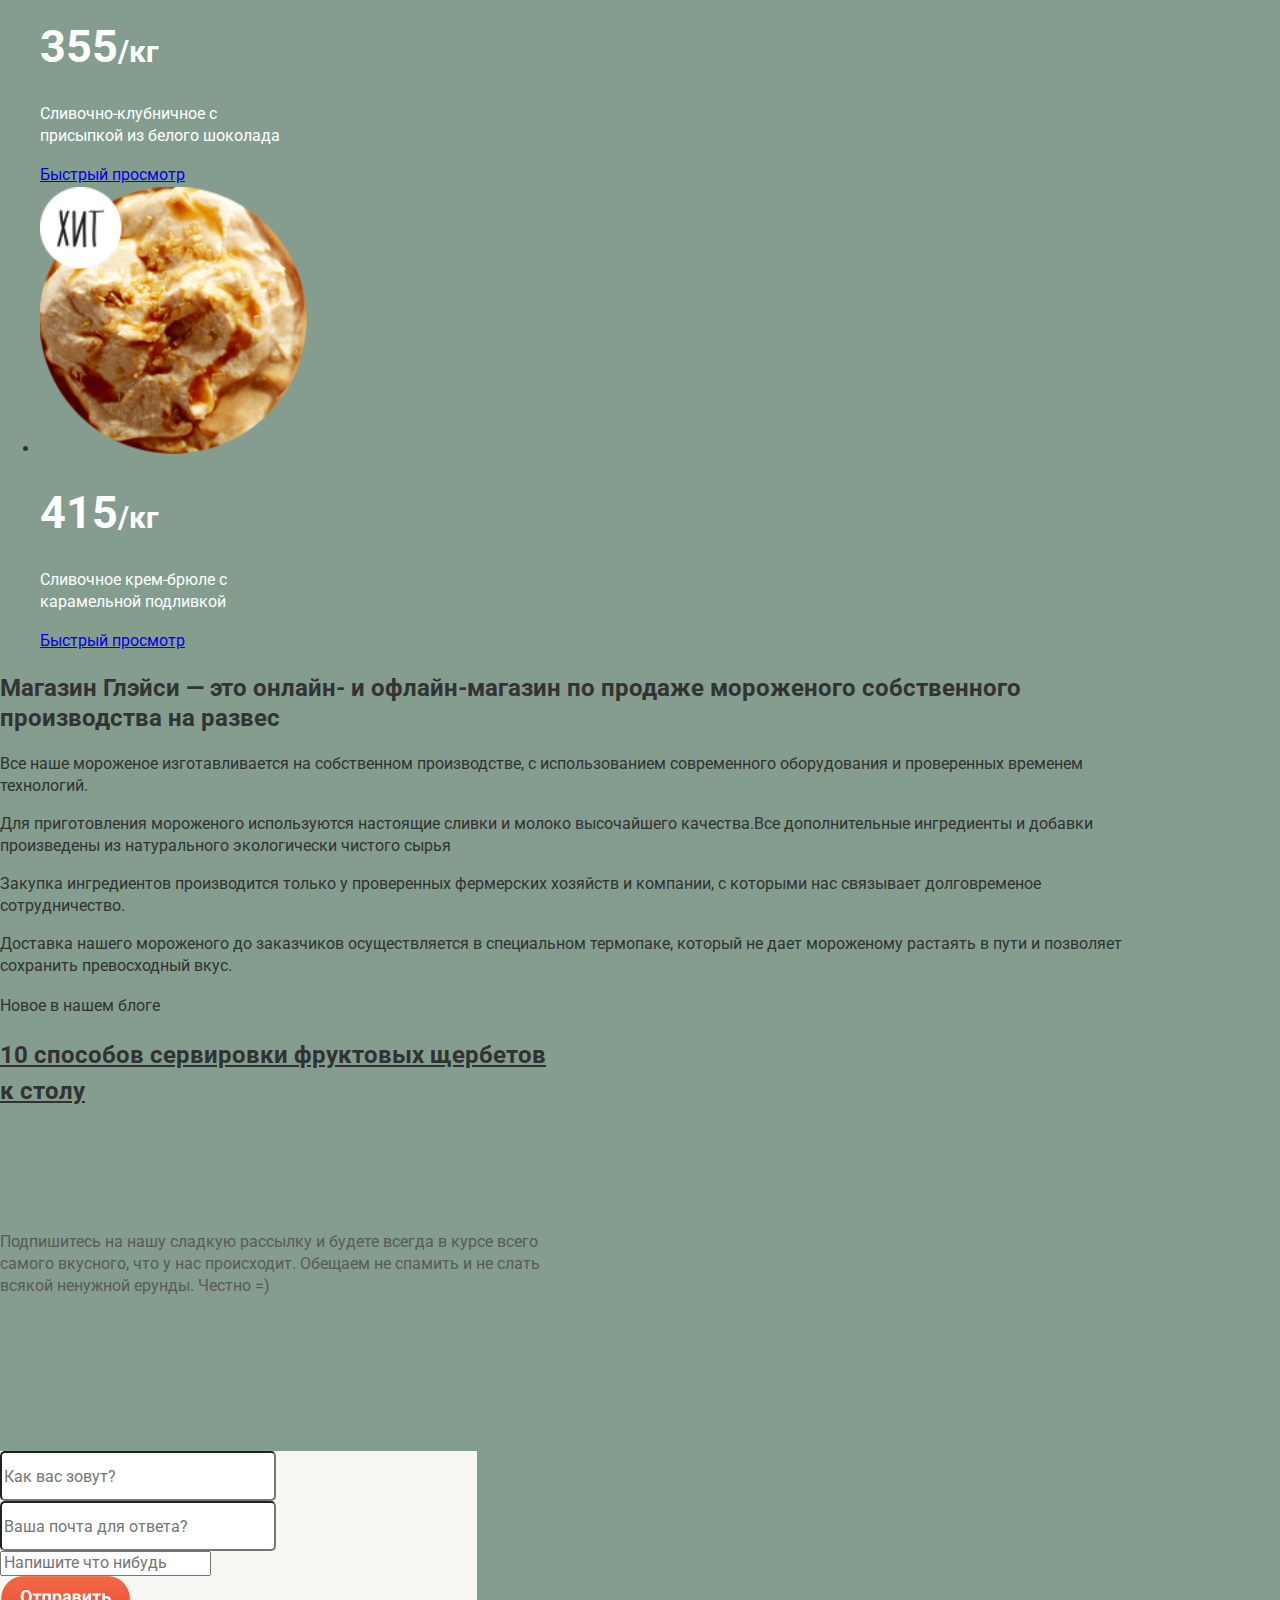
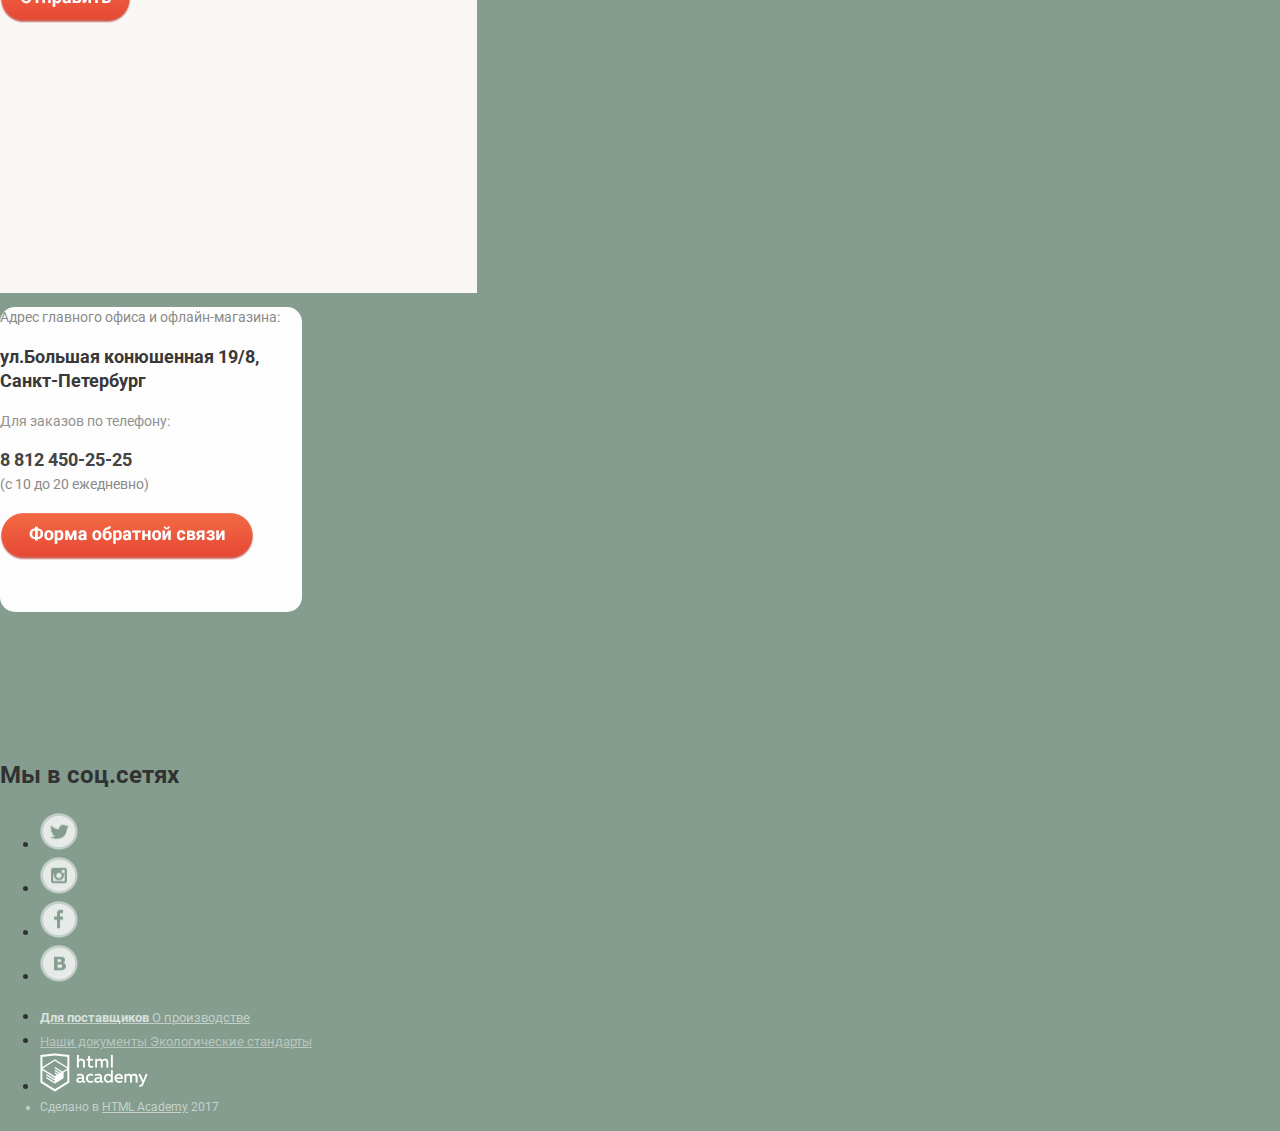
==== commit 98894032: "Подключил шрифт" ====
--- a/index.html
+++ b/index.html
@@ -1,81 +1,104 @@
 
 <!DOCTYPE html>
-<html lang="ru">
+<html>
   <head>
     <meta charset="utf-8">
     <title>Глейси</title>
-    <link href="https://fonts.googleapis.com/css?family=Roboto:100,100i,300,300i,400,400i,500,500i,700,700i,900,900i&amp;subset=cyrillic,cyrillic-ext,greek,greek-ext,latin-ext,vietnamese" rel="stylesheet">
-    <link rel="stylesheet" type="text/css" href="index_css.css">
+    <link href="https://fonts.googleapis.com/css?family=Roboto:400,400i,500,500i,700,700i" rel="stylesheet">
+    <link rel="stylesheet" href="css/normalize.css">
+    <link rel="stylesheet" href="css/style.css">
   </head>
-  
-  <body bgcolor="#849d8f">
-    <img src="img/logo.png" alt="Логотип" class="logo">
+
+  <body class="index">
+<!--
+    <div style="height: 50px; background-color: black;display: inline;">Привет</div>
+    <div style="height: 50px; background-color: white;display: inline;">Пока</div>
+-->
     <header class="main-header">
-      <nav class="navigation">
-        <ul class="main-menu">
-          <li class="main-menu__item">
-            <a href="#" class="main-menu__item">Каталог</a>
-            <ul class="sub-menu">
-              <li class="sub-menu_item"><a href="#">Новинки</a></li>
-              <li class="sub-menu__item sub-menu__title"><a href="#">Сливочное</a></li>
-              <li class="sub-menu__item"><a href="#">Шербеты</a></li>
-              <li class="sub-menu__item"><a href="#">Фруктовый лед</a></li>
-              <li class="sub-menu__item"><a href="#">Мелорин</a></li>
-            </ul>
-          </li>
-          <li class="main-menu__item">
-            <a href="#">Доставка и оплата</a>
-          </li>
-          <li class="main-menu__item">
-            <a href="#">О Компании</a>
-          </li>
-        </ul>
-      </nav>
-      <a href="#" class="search-link">Поиск</a>
-        <div class="quest">
-        <form action="#" class="entrance">
-          <!--<input type="image" src="img/loupe.png" class="submit-search" alt="Кнопка поиск">-->
-          <input type="text" class="input-search" name="search" id="search" placeholder="Что ищем?">
-        </form>
-        </div>
-        <form class="input__button">
-         <input type="image" src="img/login_button.png" class="ingress" alt="кнопка вхож">
-         <div class="inlet">
-           <input type="text" placeholder="электроная почта" class="mail"><br>
-           <input type="text" placeholder="пароль" class="password"><br>
-           <input type="image" src="img/button_come.png" class="login__button" alt="кнопка войти">
-           <a href="#">Забыли пароль</a><br>
-           <a href="#">Новая регистрация</a>
-         </div>
-         <br> 
-           <input type="image" src="img/Button_empty.png" alt="кнопка пусто">
-        </form>
-      <p class="worktime">C 10 до 20 ежедневно</p>
-      <a href="tel:88124502525" class="phone">8 812 450-25-25</a>
+      <div class="container">
+        <div class="row-flex">
+          <div class="column-50 main-header__menu-wrap">
+            <img src="img/logo.png" alt="Логотип" class="logo">
+            <nav class="navigation">
+              <ul class="main-menu">
+                <li class="main-menu__item sub-menu__link">
+                  <a href="#">Каталог</a>
+                  <ul class="sub-menu">
+                    <li class="sub-menu__item sub-menu__item--title"><a href="#">Новинки</a></li>
+                    <li class="sub-menu__item sub-menu__title"><a href="#">Сливочное</a></li>
+                    <li class="sub-menu__item"><a href="#">Шербеты</a></li>
+                    <li class="sub-menu__item"><a href="#">Фруктовый лед</a></li>
+                    <li class="sub-menu__item"><a href="#">Мелорин</a></li>
+                  </ul>
+                </li>
+                <li class="main-menu__item">
+                  <a href="#">Доставка и оплата</a>
+                </li>
+                <li class="main-menu__item">
+                  <a href="#">О Компании</a>
+                </li>
+              </ul>
+            </nav>
+          </div>
+          <div class="column-50">
+              <a href="#" class="search-link">Поиск</a>
+               <form class="button_magnifier">            
+                <input type="image" src="img/loupe.png" class="button_scan" alt="Кнопка поиск">
+              </form>
+              <div class="quest">
+               <form action="#" class="entrance">
+                <input type="text" class="input-search" name="search" id="search" placeholder="Что ищем?">
+               </form>
+              </div>
+              <form class="input__button">
+                <input type="image" src="img/login_button.png" class="ingress" alt="кнопка вхож">
+                <div class="inlet">
+                 <input type="text" placeholder="электроная почта" class="mail"><br>
+                 <input type="text" placeholder="пароль" class="password"><br>
+                 <input type="image" src="img/button_come.png" class="login__button" alt="кнопка войти">
+                 <a href="#">Забыли пароль</a><br>
+                 <a href="#">Новая регистрация</a>
+                 </div>
+               <br>
+                 <input type="image" src="img/Button_empty.png" alt="кнопка пусто">
+              </form>
+            <p class="worktime">C 10 до 20 ежедневно</p>
+            <a href="tel:88124502525" class="phone">8 812 450-25-25</a>
+          </div>
+        </div>
+      </div>
     </header>
- 
-  
-	
+
     <main>
       <h1 class="hidden">Главная страница</h1>
       <!-- Главный слайдер -->
       <section class="main-slider">
-        <!--<img src="img/brulee_and_raspberry.png" alt="1 картинка в слайдере"><br>
-        <img src="img/chocolate_and_lemon.png" alt="2 картинка в слайдере"><br>
-        <img src="img/Plombir_and_Strawberry.png" alt="3 картинка в слайдере">-->
-        <h3 class="main-slider__title">Крем-брюле и пломбир с малиновым джемом</h3>
-        <a href="#" class="main-slider__button">Давайте оба!</a>
-      </section>
-    
+         <div class="main-slider__item">
+          <img src="img/brulee_and_raspberry.png" alt="1 картинка в слайдере" class="main-slider__image">
+          <h3 class="main-slider__title">Крем-брюле и пломбир с малиновым джемом</h3>
+          <a href="#" class="main-slider__button">Давайте оба!</a>
+        </div>
+        <div class="main-slider__item">
+          <img src="img/chocolate_and_lemon.png" alt="2 картинка в слайдере" class="main-slider__image">
+          <h3 class="main-slider__title">Шоколадный пломбир и лимоныый сорбет</h3>
+          <a href="#" class="main-slider__button">Давайте оба!</a>
+        </div>
+        <div class="main-slider__item">
+          <img src="img/Plombir_and_Strawberry.png" alt="3 картинка в слайдере" class="main-slider__image">
+          <h3 class="main-slider__title">Пломбир с помадкой и клубничный шербет</h3>
+          <a href="#" class="main-slider__button">Давайте оба!</a>
+        </div>
+      </section>
+
       <section class="switch">
         <h2 class="hidden">Переключатели слайдера</h2>
         <span class="slider-switch_1"></span>
         <span class="slider-switch_2"></span>
         <span class="slider-switch_3"></span>
-      </section>          
+      </section>
       <section class="best-offers">
         <h2 class="hidden">Лучшие предложения</h2>
-        <div class="best-offer best-offer--raspberry">
+        <div class="best-offer--raspberry">
           <h3 class="best-offer__title">Малинка даром</h3>
           <p class="best-offer__description">При покупке 2 кг любого фруктового мороженого, добавим в ваш заказ банку малинового варенья бесплатно.</p>
           <a href="#" class="best-offer__button">Хочу варенье!</a>
@@ -89,7 +112,6 @@
       </section>
 
 
-
       <!-- Хиты продаж -->
       <section class="bestsellers">
         <h2 class="hidden">Хиты продаж</h2>
@@ -99,8 +121,8 @@
             <p class="product-item__price">310<span class="small">/кг</span></p>
             <p class="product">Сливочное с апельсиновым <br>джемом и цитрусовой стружкой</p>
             <a href="#" class="product-item__button">Быстрый просмотр</a>
-          </li>      
-          
+          </li>
+
           <li class="product-item">
             <img src="img/product-380.png" class="product-item__image"  alt="Сливочно-кофейное с кусочками шоколада">
             <p class="product-item__price">380<span class="small">/кг</span></p>
@@ -121,12 +143,12 @@
             <p class="product">Сливочное крем-брюле с<br> карамельной подливкой</p>
             <a href="#" class="product-item__button">Быстрый просмотр</a>
           </li>
-        </ul> 
+        </ul>
       </section>
       <!-- Наши преимущества -->
       <section class="benefits">
         <h2 class="benefits__title"><span></span>Магазин Глэйси — это онлайн- и офлайн-магазин по продаже мороженого собственного производства на развес</h2>
-        
+
         <div class="benefit">
           <p class="benefit__description">
             <span class="ice__cream__icon"></span>Все наше мороженое изготавливается на собственном производстве, с использованием современного оборудования и проверенных временем технологий.
@@ -144,7 +166,6 @@
             <span class="icon__of__the__cow"></span>Закупка ингредиентов производится только у проверенных фермерских хозяйств и компании, с которыми нас связывает долговременое сотрудничество.
           </p>
         </div>
-
         <div class="benefit">
           <p class="benefit__description">
             <span class="icon__of__thermometer"></span>Доставка нашего мороженого до заказчиков осуществляется в специальном термопаке, который не дает мороженому растаять в пути и позволяет сохранить превосходный вкус.
@@ -159,23 +180,24 @@
       </section>
 
       <!-- Подписка -->
-      
+
       <section class="subscribe">
         <h2 class="hidden">Подписка</h2>
         <p class="subscribe__description">Подпишитесь на нашу сладкую рассылку и будете всегда в курсе всего самого вкусного, что у нас происходит. Обещаем не спамить и не слать всякой ненужной ерунды. Честно =)</p>
         <!-- Здесь будет форма -->
       </section>
-      <section class="review"> 
-        <h2>Мы обязательно вам ответим</h2> 
-        <form method="post" action="#" class="data">
+      <section class="review">
+         <form method="post" action="#" class="data">
           <input type="text" placeholder="Как вас зовут?" class="name"><br>
           <input type="text" placeholder="Ваша почта для ответа?" class="mail"><br>
-          <input type="text" placeholder="Напишите что нибудь" class="write"><br>
+          <input type="text" placeholder="Напишите что нибудь">
+        </form>
+          <form>
           <input type="image" src="img/Button_send.png" alt="Отправить">
-        </form> 
-      </section> 
+        </form>
+      </section>
       <section class="information">
-        <h2 class="hidden">Информация</h2>  
+        <h2 class="hidden">Информация</h2>
         <div>
         <p class="address">Адрес главного офиса и офлайн-магазина:</p>
         <p>ул.Большая конюшенная 19/8, Санкт-Петербург</p>
@@ -184,10 +206,10 @@
         <p class="number">8 812 450-25-25<span class="working__hours"><br>(c 10 до 20 ежедневно)</span></p>
         <form class="Feedback" action="#" method="get">
           <input type="image" src="img/Button_bond.png" class="feedback_button" alt="Обратная связь">
-        </form>  
-        </div>
-      </section>
-       
+        </form>
+        </div>
+      </section>
+
 
       <footer>
         <h2>Мы в соц.сетях</h2>
@@ -196,15 +218,14 @@
           <li><a href="#"  class="social__instagram"><img src="img/camera.png" alt="instagram"></a></li>
           <li><a href="#"  class="social__facebook"><img src="img/facebook.png" alt="facebook"></a></li>
           <li><a href="#" class="social__vk"><img src="img/Vkontakte.png" alt="Vkontakte"></a></li>
-        </ul> 
+        </ul>
         <ul class="gen">
           <li class="suppliers"><ins class="underscore"><span class="porky">Для поставщиков</span> О производстве</ins></li>
           <li class="document"><ins class="underscore">Наши документы Экологические стандарты</ins></li>
           <li><img src="img/logo-footer.png" class="logo-footer" alt="logo"></li>
           <li class="copyright">Сделано в <a href="https://htmlacademy.ru">HTML Academy</a> 2017</li>
         </ul>
-      </footer>  
-          
+      </footer>
     </main>
   </body>
-</html>
+</html>--- a/css/style.css
+++ b/css/style.css
@@ -0,0 +1,677 @@
+body {
+  margin: 0;
+  padding: 0;
+ font-family: 'Roboto', 'Arial', sans-serif;
+  font-weight: 400;
+  font-size: 16px;
+  line-height: 1.5;
+  color: #323232;
+  background-color:#849d8f;
+}
+.hidden
+{
+  display:none;
+}
+.main-slider__button {
+  display: inline-block;
+  padding: 0 41px;
+  height: 64px;
+  font-size: 32px;
+  font-weight: 700;
+  color: #fff;
+  line-height: 58px;
+  text-decoration: none;
+  text-shadow: 0px 2px 5px rgba(160, 32, 11, 0.76);
+  border-radius: 65px;
+  background-image: -webkit-gradient( linear, left top, right top, from(rgb(231,74,53)), to(rgb(242,104,67)));
+  background-image: linear-gradient( 90deg, rgb(231,74,53) 0%, rgb(242,104,67) 100%);
+  -webkit-box-shadow: 0px 2px 2px 0px rgba(172, 16, 0, 0.64);
+  box-shadow: 0px 2px 2px 0px rgba(172, 16, 0, 0.64);
+}
+.main-slider__button:hover {
+  background: #f17e65;
+  -webkit-box-shadow: 0px 2px 2px 0px rgba(172, 16, 0, 0.004);
+  box-shadow: 0px 2px 2px 0px rgba(172, 16, 0, 0.004);
+}
+.main-slider__button:active {
+  background-image: -webkit-gradient( linear, left top, right top, from(rgb(242,104,67)), to(rgb(231,74,53)));
+  background-image: linear-gradient( 90deg, rgb(242,104,67) 0%, rgb(231,74,53) 100%);
+  -webkit-box-shadow: inset 0px 2px 2px 0px rgba(148, 39, 24, 0.004);
+  box-shadow: inset 0px 2px 2px 0px rgba(148, 39, 24, 0.004);
+}
+
+/* Grid */
+.container {
+  margin: 0 auto;
+  width: 1140px;
+}
+.row-flex {
+  display: -moz-flex;
+  display: -ms-flex;
+  display: -o-flex;
+  display: -webkit-box;
+  display: -ms-flexbox;
+  display: flex;
+  -ms-flex-wrap: wrap;
+  flex-wrap: wrap;
+  margin-left: -13px;
+  margin-right: -13px;
+}
+.column-50 {
+  width: 50%;
+  padding: 0 13px;
+  -webkit-box-sizing: border-box;
+  box-sizing: border-box;
+}
+
+/* Header */
+.main-header {
+  padding: 9px 0;
+}
+.main-header__menu-wrap {
+  display: -webkit-box;
+  display: -ms-flexbox;
+  display: flex;
+  -ms-flex-wrap: wrap;
+  flex-wrap: wrap;
+}
+.main-menu {
+  padding: 0;
+  margin: 13px 0 0 12px;
+  list-style: none;
+  font-size: 0;
+}
+.main-menu__item {
+  display: inline-block;
+  margin-right: 1px;
+  padding: 7px 13px;
+}
+.main-menu__item a {
+  position: relative;
+  display: inline-block;
+  color: #fdf9f8;
+  font-size: 16px;
+  font-weight: bold;
+  line-height: 18px;
+  text-decoration: none;
+/*  border-bottom: 1px solid rgba(255, 255, 255, 0.2);*/
+}
+.main-menu__item a::after {
+  content: "";
+  position: absolute;
+  left: 0;
+  bottom: 0;
+  width: 100%;
+  height: 1px;
+  background-color: rgba(255, 255, 255, 0.2);
+}
+.main-menu__item:hover {
+  border-bottom: 0;
+  background-color: #fff;
+  border-radius: 50px;
+}
+.main-menu__item:hover a {
+  color: #333333;
+}
+.sub-menu__link {
+  position: relative;
+}
+.sub-menu {
+  position: absolute;
+  left: -100px;
+  top: 37px;
+  padding: 10px 6px 0px 6px;
+  margin: 0;
+  min-width: 131px;
+  list-style: none;
+  background-color: #f8f7f4;
+  border-radius: 5px;
+  -webkit-transition: all .3s ease-in-out;
+  transition: all .3s ease-in-out;
+  opacity: 0;
+  z-index: -1;
+}
+.sub-menu__link:hover .sub-menu {
+  opacity: 1;
+  left: -6px;
+  z-index: 10;
+}
+.sub-menu__item {
+  padding-left: 15px;
+  padding-bottom: 13px;
+}
+.sub-menu__item a {
+  font-size: 14px;
+  font-weight: 400;
+  text-decoration: none;
+  color: #323232;
+}
+.sub-menu__item--title {
+  margin-bottom: 9px;
+  border-bottom: 1px solid #d1d0ce;
+  padding-bottom: 10px;
+}
+.sub-menu__item--title a {
+  font-weight: 700;
+}
+
+
+    .worktime
+    {
+      color:#f6f8f7;
+      font-size:14px;
+      line-height:16px;
+      color:white;
+      font-weight:bold;
+    }
+     header .phone
+    {
+      color:#f6f8f7;
+      font-size:22px;
+      line-height:24px;
+      text-decoration:none;
+      font-weight:bold;
+    }
+    .main-slider__title
+    {
+      color:white;
+      font-weight:bold;
+      font-size:60px;
+      line-height:60px;
+    }
+.main-slider__item {
+  text-align: center;
+}
+    .best-offer__title
+    {
+      color:white;
+      font-size:35px;
+      font-weight:bold;
+      line-height:41px;
+    }
+    .best-offer__description
+    {
+      color:white;
+      font-size:18px;
+      line-height:22px;
+      font-weight:bold;
+    }
+    .best-offer__button
+    {
+      color:white;
+      font-size:18px;
+      line-height:24px;
+      font-weight:bold;
+    }
+    .product-item__price
+    {
+      color:white;
+      font-size:45px;
+      font-weight:bold;
+      line-height:13px;
+    }
+    .small
+    {
+      color:white;
+      font-size:30px;
+      font-weight:bold;
+      line-height:13px;
+    }
+    .product
+    {
+     color:white;
+     font-size:16px;
+     font-weight:normal;
+     line-height:22px;
+    }
+    .benefits__title
+    {
+      color:#333333;
+      font-size:24px;
+      line-height:30px;
+      font-weight:medium;
+    }
+    .benefit__description
+    {
+      color:#323232;
+      font-size:16px;
+      font-weight:Regular;
+      line-height:22px;
+    }
+    .new-article__caption
+    {
+      color:#323232;
+      font-size:16px;
+      font-weight:medium;
+      line-height:22px;
+    }
+    .new-article__title a
+    {
+      color:#323232;
+      font-size:24px;
+      font-weight:bold;
+      line-height:30px;
+    }
+    .subscribe__description
+    {
+    	color:#5a5a5a;
+    	font-size:16px;
+    	font-weight:normal;
+    	line-height:22px;
+    }
+    .address
+    {
+      color:#323232;
+      font-size:14px;
+      font-weight:normal;
+      line-height:20px;
+    }
+    .information .address+p
+    {
+      color:#323232;
+      font-size:18px;
+      font-weight:bold;
+      line-height:24px;
+    }
+    .phone
+    {
+      color:#323232;
+      font-size:14px;
+      font-weight:normal;
+      line-height:20px;
+    }
+    .number
+    {
+      color:#f4f6f5;
+      font-size:18px;
+      font-weight:bold;
+      line-height:22px;
+    }
+    .working__hours
+    {
+      color:#323232;
+      font-weight:normal;
+      font-size:14px;
+      line-height:22px;
+    }
+     .suppliers .underscore
+    {
+      color:#c3cfc9;
+      font-weight:normal;
+      font-size:13px;
+      line-height:18px;
+    }
+    .suppliers .porky
+    {
+      color:white;
+      font-size: 13px;
+      line-height: 18px;
+      font-weight:bold;
+    }
+    .document ins
+    {
+      color:#b9c7bf;
+      font-size:13px;
+      line-height:18px;
+    }
+    .copyright,
+    .copyright a
+    {
+      color:#fefefe;
+      font-size:12px;
+      font-weight:normal;
+      line-height:18px
+    }
+    .best-offers div
+    {
+     width:560px;
+     height:229px;
+    }
+    .best-offer__description
+    {
+      color:white;
+      font-size:18px;
+      font-weight:bold;
+      line-height:22px;
+    }
+    .new-article
+    {
+      width:1146px;
+      height:306px;
+      background:url("img/wafers.png")no-repeat;
+    }
+    .subscribe
+    {
+      width:560px;
+      height:222px;
+      background: url("img/subscription.png")no-repeat;
+    }
+    .information
+    {
+      width:1250px;
+      height:430px;
+      background:url("img/map_ice.png")no-repeat;
+    }
+    .information div
+    {
+      width:302px;
+      height:305px;
+      border-radius: 15px;
+      background-color: rgba(255, 255, 255, 0.98);
+      z-index: 88;
+   }
+   .name,.mail
+   {
+   	  width:268px;
+   	  height:44px;
+   	  border-radius: 5px;
+   }
+   .review
+   {
+      width:477px;
+   	  height:442px;
+   	  background-color:#f8f7f4;
+   }
+   .write
+   {
+      width:429px;
+      height:153px;
+      border-radius: 5px;
+   }
+   .input-search
+   {
+     width:309px;
+     height:44px;
+     border-radius: 6px;
+   }
+   .quest
+   {
+   	color:#f8f7f4;
+   	width:345px;
+   	height:84px;
+   	background-color:#f8f7f4;
+   }
+  .bestsellers img
+  {
+  	width:267px;
+  	height:267px;
+  }
+  .logo
+  {
+  	width:154px;
+  	height:64px;
+  }
+  .socials img
+  {
+    width:  38px;
+    height: 38px;
+  }
+  .logo-footer
+  {
+  	width:108px;
+  	height:39px;
+  }
+  .ice__cream__icon
+  {
+  	width:49px;
+  	height:49px;
+  	background:url("img/iceca_ice_cream.png")no-repeat;
+  }
+  .benefits
+  {
+  	width:1146px;
+  	height:306px;
+  	background:url("img/wafers.png")no-repeat;
+  }
+  .new-article
+  {
+  	width:560px;
+  	height:220px;
+  	background: url("img/Strawberry background.png");
+  }
+  .subscribe
+  {
+  	background: url("img/subscription.png")no-repeat;
+  	width:560px;
+  	height:220px;
+  }
+ 
+  .bread__crumbs a,
+  .bread__crumbs li
+  {
+    color:#d1dad5;
+    line-height:16px;
+    font-size:14px;
+    font-weight:Regular;
+  }
+  .caption
+  {
+    color:white;
+    font-size:35px;
+    line-height:41px;
+    font-weight:bold;
+  }
+  .sort__header
+  {
+    color:#e3e9e5;
+    font-size:14px;
+    font-weight:medium;
+    line-height:16px;
+  }
+  .toddler legend
+  {
+    color:#e3e9e5;
+    font-size:14px;
+    font-weight:medium;
+    line-height:16px;
+  }
+  .filter-form
+  {
+    color:#f8f9f9;
+    background-color:#a9b9af;
+    width:194px;
+    height:36px;
+    border-radius:20px;
+  }
+  .fat__content legend
+  {
+    color:#e3e9e5;
+    font-size:14px;
+    font-weight:medium;
+    line-height:16px;
+  }
+  .fat__content label
+  {
+    color:#e3e9e5;
+  }
+  .fillers legend
+  {
+    color:#e3e9e5;
+    font-size:14px;
+    font-weight:medium;
+  }
+  .fillers label
+  {
+    color:#e0e6e3;
+    font-size:16px;
+    font-height:medium;
+    line-height:18px;
+  }
+  .filter-form  option
+  {
+    color:#e2e8e5;
+    font-size:16px;
+    font-weight:medium;
+    line-height:18px;
+  }
+  .production .product-item img
+  {
+    width:267px;
+    height:267px;
+  }
+  .production .product-item  .product
+  {
+    color:#d3dcd7;
+    font-size:16px;
+    font-weight:medium;
+    line-height:22px;
+  }
+  .pages a
+  {
+    color:#d8e0db;
+    font-size:16px;
+    font-height:medium;
+    line-height:18px;
+  }
+  .socials img
+  {
+    width:38px;
+    height:37px;
+  }
+  .underscore
+  {
+    color:#c9d4ce;
+    font-size:13px;
+    font-height:Regular;
+    line-height:16px;
+  }
+  .gen .porky
+  {
+    color:#d9e0dc;
+    font-size:13px;
+    font-height:bold;
+    line-height:16px;
+  }
+  .gen .copyright,
+  .gen .copyright a
+  {
+    color:#c7d2cc;
+    font-size:12px;
+    font-height:Regular;
+    line-height:16px;
+  }
+  .logo-footer
+  {
+    width:108px;
+    height:39px;
+  }
+
+  .index .main-menu>li>a
+  {
+    color:#eef1ef;
+    font-size:16px;
+    font-weight:bold;
+    line-height:18px;
+  }
+   .index .button_scan
+   {
+    width:32px;
+    height:32px;
+   }
+   .index .ingress
+   {
+    width:92px;
+    height:32px;
+   }
+   .index .main-slider .main-slider__image
+   {
+    width:644px;
+    height:582px;
+   }
+   .index .main-slider .main-slider__title
+   {
+    color:white;
+    font-size:60px;
+    font-weight:60px;
+    font-weight: bold;
+   }
+   .index .main-slider__button
+   {
+    color:white;
+    width: 280px;
+    height: 64px;
+    font-size:32px;
+    font-weight:bold;
+    background-image: -moz-linear-gradient( 90deg, rgb(231,74,53) 0%, rgb(242,104,67) 100%);
+    background-image: -webkit-linear-gradient( 90deg, rgb(231,74,53) 0%, rgb(242,104,67) 100%);
+    background-image: -ms-linear-gradient( 90deg, rgb(231,74,53) 0%, rgb(242,104,67) 100%);
+    box-shadow: 0px 2px 2px 0px rgba(172, 16, 0, 0.64);
+   }
+   .index .best-offers .best-offer__description+a
+   {
+    color:#fceae6;
+    font-size:18px;
+    font-weight:bold;
+    line-height:24px;
+    width: 165px;
+    height: 46px;
+    background-color:red;
+    background-image: -moz-linear-gradient( 90deg, rgb(231,74,53) 0%, rgb(242,104,67) 100%);
+    background-image: -webkit-linear-gradient( 90deg, rgb(231,74,53) 0%, rgb(242,104,67) 100%);
+    background-image: -ms-linear-gradient( 90deg, rgb(231,74,53) 0%, rgb(242,104,67) 100%);
+    box-shadow: 0px 2px 2px 0px rgba(172, 16, 0, 0.64);
+    border-radius:30px; 
+  }
+  .index .new-article__caption
+  {
+    color:#323232;
+    font-size:16px;
+    font-weight:medium;
+    line-height:22px;
+  }
+  .index .new-article__title a
+  {
+    color:#323232;
+    font-size:24px;
+    font-weight:bold;
+    line-height:30px;
+  }
+  .index .subscribe__description
+  {
+    color:#5a5a5a;
+    font-size:16px;
+    font-weight:Regular;
+    line-height:22px;
+  }
+  .index .address
+  {
+   color:#8b8b8b; 
+   font-size:14px;
+   font-weight:Regular;
+   line-height:20px;
+  }
+  .index .address+p
+  {
+  color:#383838;
+  font-size:18px;
+  font-weight:bold; 
+  line-height:24px;
+  }
+  .index .phone
+  {
+    color:#919191;
+    font-size:14px;
+    font-weight:Regular;
+  }
+  .index .number
+  {
+    color:#444444;
+    font-size:18px;
+    font-weight:bold;
+    line-height:22px;
+  }
+  .index .working__hours
+  {
+   color:#8a8a8a;
+   font-size:14px;
+   font-weight:Regular; 
+   line-height:22px; 
+  }
+   .best-offer--raspberry
+    {
+      width:560px;
+      height:229px;
+      /*background-color:red;*/
+        background: url("img/Crimson_background.png") no-repeat;
+    }
+   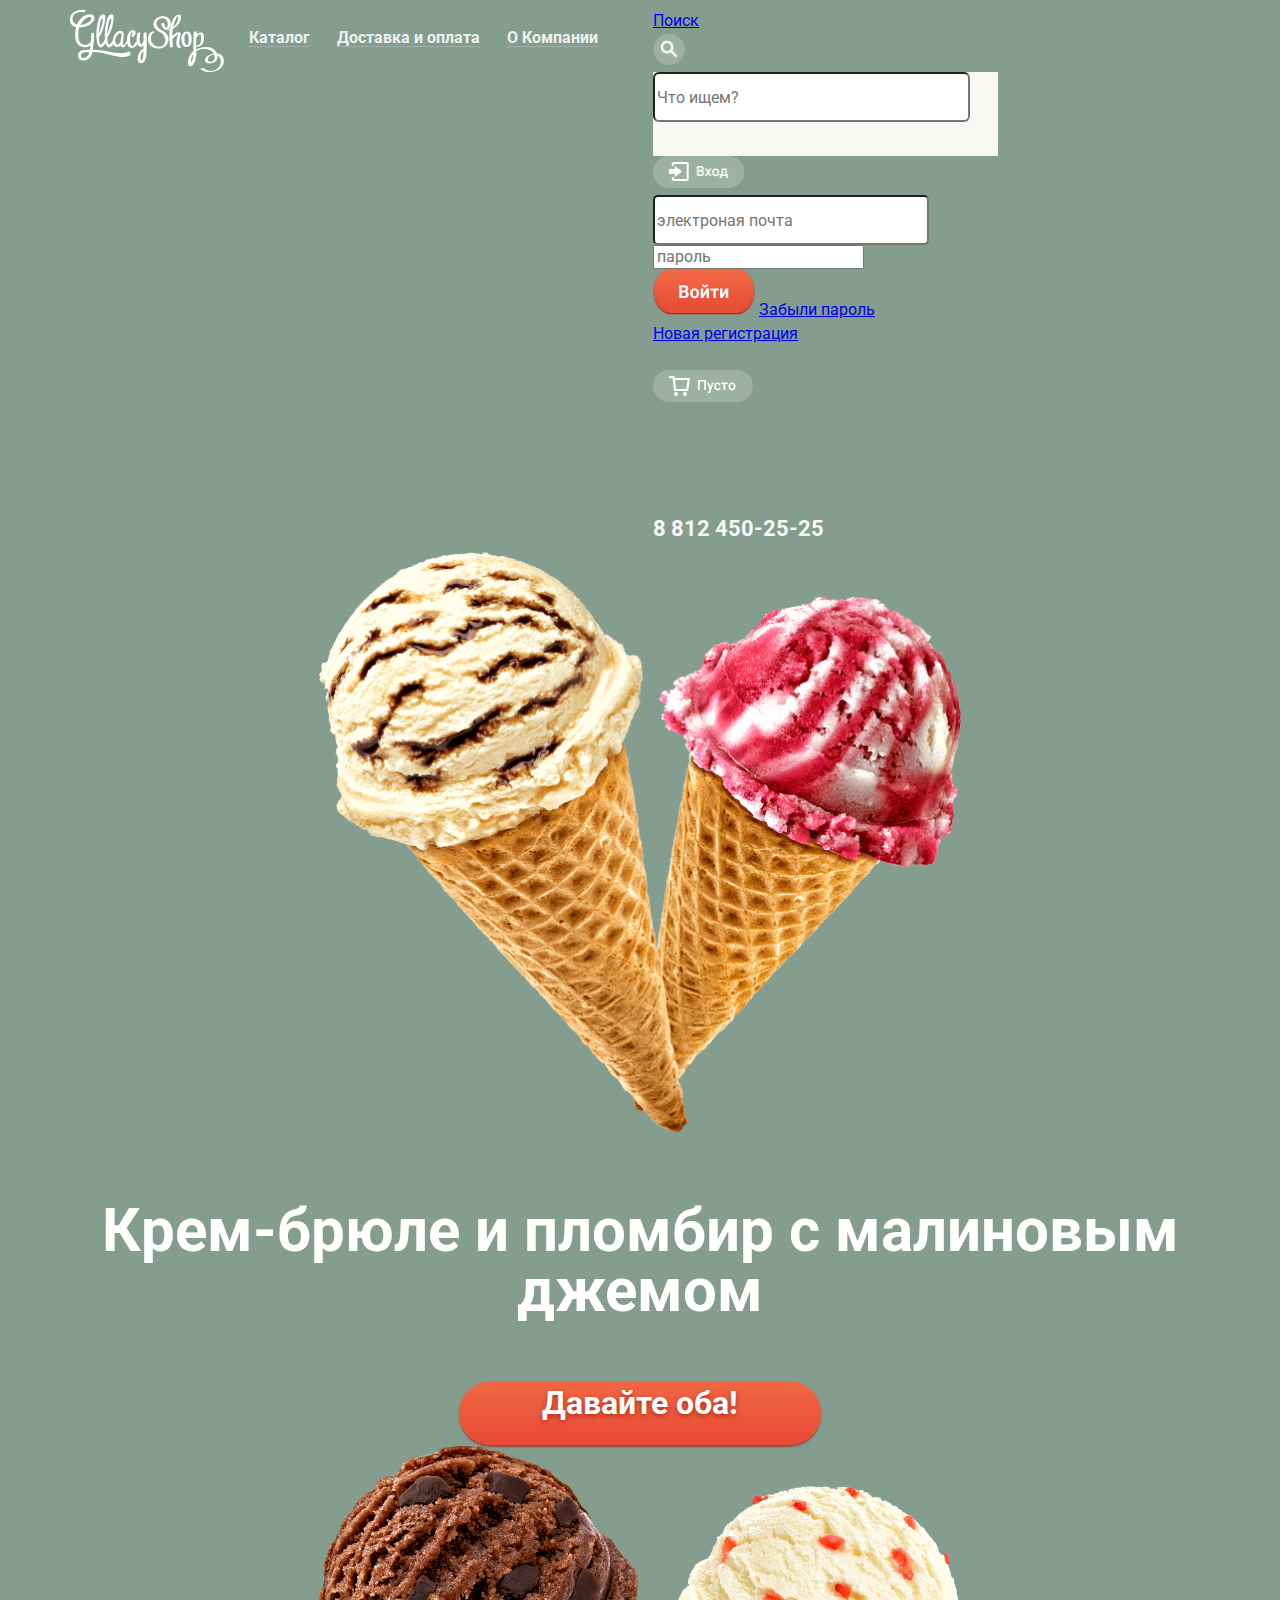
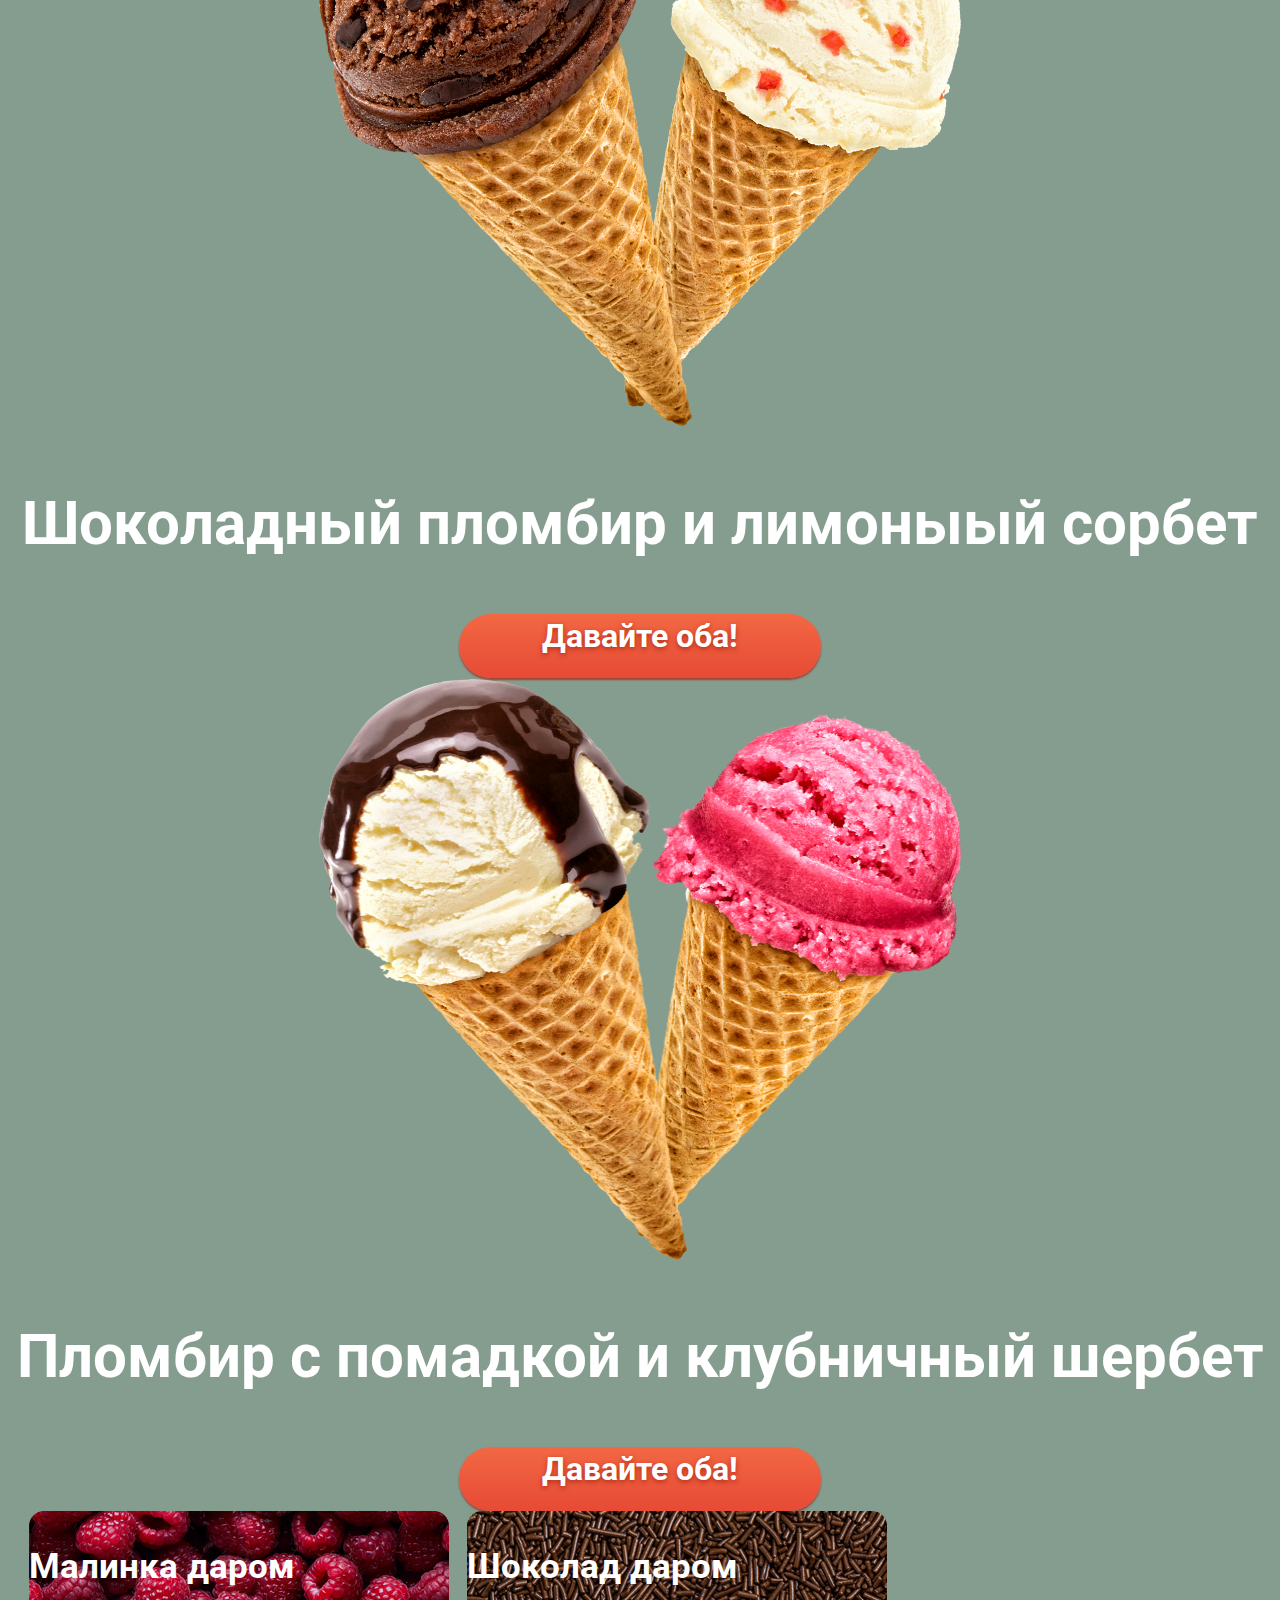
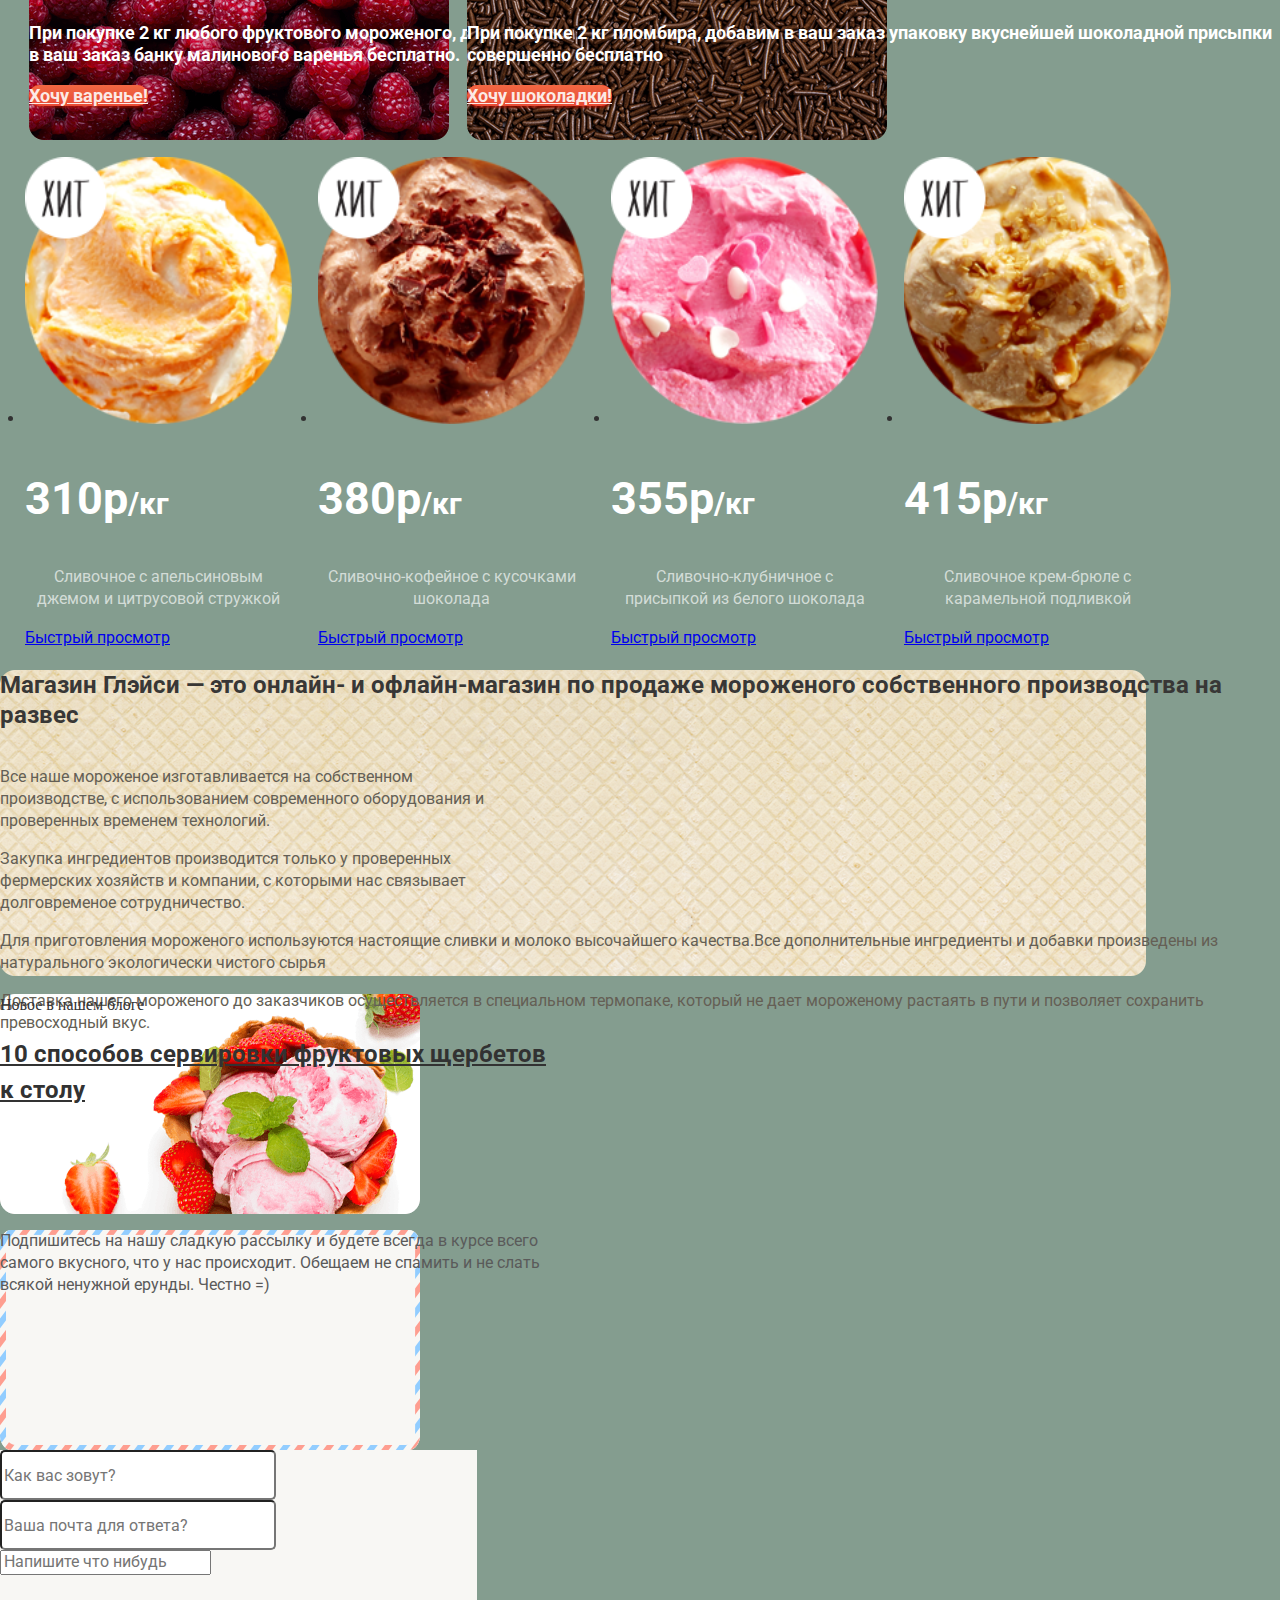
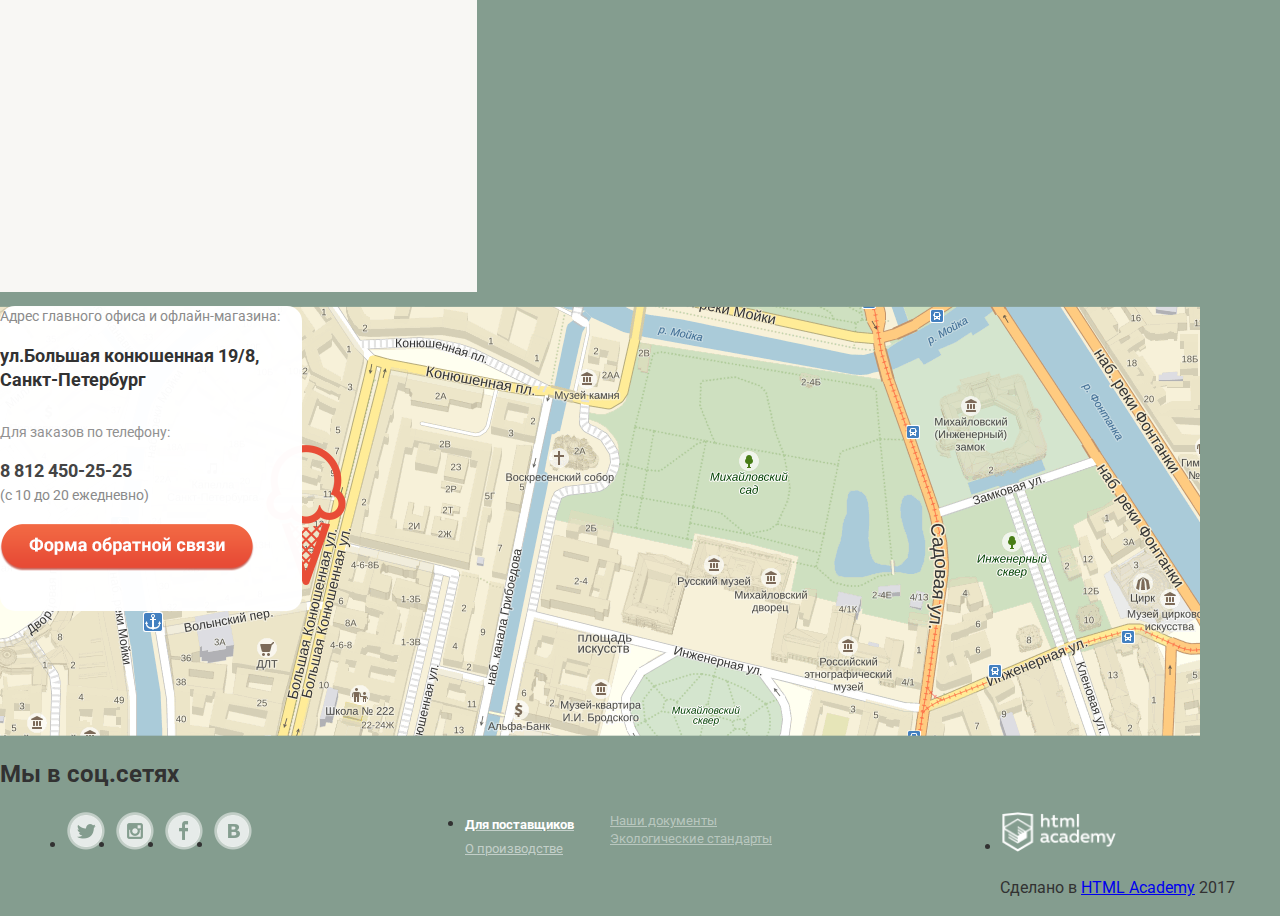
==== commit 111e4d60: "Пятое задание" ====
--- a/index.html
+++ b/index.html
@@ -9,7 +9,7 @@
     <link rel="stylesheet" href="css/style.css">
   </head>
 
-  <body class="index">
+  <body>
 <!--
     <div style="height: 50px; background-color: black;display: inline;">Привет</div>
     <div style="height: 50px; background-color: white;display: inline;">Пока</div>
@@ -73,7 +73,7 @@
       <h1 class="hidden">Главная страница</h1>
       <!-- Главный слайдер -->
       <section class="main-slider">
-         <div class="main-slider__item">
+        <div class="main-slider__item">
           <img src="img/brulee_and_raspberry.png" alt="1 картинка в слайдере" class="main-slider__image">
           <h3 class="main-slider__title">Крем-брюле и пломбир с малиновым джемом</h3>
           <a href="#" class="main-slider__button">Давайте оба!</a>
@@ -96,7 +96,7 @@
         <span class="slider-switch_2"></span>
         <span class="slider-switch_3"></span>
       </section>
-      <section class="best-offers">
+	   <section class="best-offers">
         <h2 class="hidden">Лучшие предложения</h2>
         <div class="best-offer--raspberry">
           <h3 class="best-offer__title">Малинка даром</h3>
@@ -104,42 +104,41 @@
           <a href="#" class="best-offer__button">Хочу варенье!</a>
         </div>
 
-        <div class="best-offer best-offer--choko">
+        <div class="best-offer--choko">
           <h3 class="best-offer__title">Шоколад даром</h3>
           <p class="best-offer__description">При покупке 2 кг пломбира, добавим в ваш заказ упаковку вкуснейшей шоколадной присыпки совершенно бесплатно</p>
           <a href="#" class="best-offer__button">Хочу шоколадки!</a>
         </div>
       </section>
-
 
       <!-- Хиты продаж -->
       <section class="bestsellers">
         <h2 class="hidden">Хиты продаж</h2>
         <ul class="products-list">
-          <li class="product-item">
+          <li class="product-item growth">
             <img src="img/product-310.png" class="product-item__image"   alt="Сливочное с апельсиновым джемом и цитрусовой стружкой">
-            <p class="product-item__price">310<span class="small">/кг</span></p>
+            <p class="product-item__price">310р<span class="small">/кг</span></p>
             <p class="product">Сливочное с апельсиновым <br>джемом и цитрусовой стружкой</p>
             <a href="#" class="product-item__button">Быстрый просмотр</a>
           </li>
 
-          <li class="product-item">
+          <li class="product-item group_1">
             <img src="img/product-380.png" class="product-item__image"  alt="Сливочно-кофейное с кусочками шоколада">
-            <p class="product-item__price">380<span class="small">/кг</span></p>
+            <p class="product-item__price">380р<span class="small">/кг</span></p>
             <p class="product">Сливочно-кофейное с кусочками <br>шоколада</p>
             <a href="#" class="product-item__button">Быстрый просмотр</a>
           </li>
 
-          <li class="product-item">
+          <li class="product-item group_1">
             <img src="img/product_355.png" class="product-item__image" alt="Сливочно-клубничное с присыпкой из белого шоколада">
-            <p class="product-item__price">355<span class="small">/кг</span></p>
+            <p class="product-item__price">355р<span class="small">/кг</span></p>
             <p class="product">Сливочно-клубничное с<br> присыпкой из белого шоколада</p>
             <a href="#" class="product-item__button">Быстрый просмотр</a>
           </li>
 
-          <li class="product-item">
+          <li class="product-item group_1">
             <img src="img/product-415.png" class="product-item__image" alt="Сливочное крем-брюле с карамельной подливкой">
-            <p class="product-item__price">415<span class="small">/кг</span></p>
+            <p class="product-item__price">415р<span class="small">/кг</span></p>
             <p class="product">Сливочное крем-брюле с<br> карамельной подливкой</p>
             <a href="#" class="product-item__button">Быстрый просмотр</a>
           </li>
@@ -147,44 +146,44 @@
       </section>
       <!-- Наши преимущества -->
       <section class="benefits">
-        <h2 class="benefits__title"><span></span>Магазин Глэйси — это онлайн- и офлайн-магазин по продаже мороженого собственного производства на развес</h2>
-
-        <div class="benefit">
+        <div>
+		 <h2 class="benefits__title"><span></span>Магазин Глэйси — это онлайн- и офлайн-магазин по продаже мороженого собственного производства на развес</h2>
+        </div>
+        <div class="benefit benefit_1">
           <p class="benefit__description">
             <span class="ice__cream__icon"></span>Все наше мороженое изготавливается на собственном производстве, с использованием современного оборудования и проверенных временем технологий.
           </p>
         </div>
-
-        <div class="benefit">
+           
+		<div class="benefit benefit_2">
+          <p class="benefit__description">
+            <span class="icon__of__the__cow"></span>Закупка ингредиентов производится только у проверенных фермерских хозяйств и компании, с которыми нас связывает долговременое сотрудничество.
+          </p>
+        </div>
+		  <div class="benefit benefit_3">
           <p class="benefit__description">
             <span class="leaf__icon"></span>Для  приготовления мороженого используются настоящие сливки и молоко высочайшего качества.Все дополнительные ингредиенты и добавки произведены из натурального экологически чистого сырья
           </p>
         </div>
-
-        <div class="benefit">
-          <p class="benefit__description">
-            <span class="icon__of__the__cow"></span>Закупка ингредиентов производится только у проверенных фермерских хозяйств и компании, с которыми нас связывает долговременое сотрудничество.
-          </p>
-        </div>
-        <div class="benefit">
+         <div class="benefit benefit_4">
           <p class="benefit__description">
             <span class="icon__of__thermometer"></span>Доставка нашего мороженого до заказчиков осуществляется в специальном термопаке, который не дает мороженому растаять в пути и позволяет сохранить превосходный вкус.
           </p>
-        </div>
+        </div>		
       </section>
 
       <!-- Новое в нашем блоге -->
-      <section class="new-article">
+      <section class="blog">
+	   <div class="New_service">
         <p class="new-article__caption">Новое в нашем блоге</p>
         <h2 class="new-article__title"><a href="#">10 способов сервировки фруктовых щербетов к столу</a></h2>
-      </section>
-
+       </div>  
       <!-- Подписка -->
-
-      <section class="subscribe">
+       <div class="subscription">
         <h2 class="hidden">Подписка</h2>
         <p class="subscribe__description">Подпишитесь на нашу сладкую рассылку и будете всегда в курсе всего самого вкусного, что у нас происходит. Обещаем не спамить и не слать всякой ненужной ерунды. Честно =)</p>
         <!-- Здесь будет форма -->
+	  </div>
       </section>
       <section class="review">
          <form method="post" action="#" class="data">
@@ -193,14 +192,14 @@
           <input type="text" placeholder="Напишите что нибудь">
         </form>
           <form>
-          <input type="image" src="img/Button_send.png" alt="Отправить">
+          <input type="image" src="img/Button_send.png" alt="Отправить" class="hidden">
         </form>
       </section>
       <section class="information">
         <h2 class="hidden">Информация</h2>
         <div>
         <p class="address">Адрес главного офиса и офлайн-магазина:</p>
-        <p>ул.Большая конюшенная 19/8, Санкт-Петербург</p>
+        <p class="Street">ул.Большая конюшенная 19/8, Санкт-Петербург</p>
 
         <p class="phone">Для заказов по телефону:</p>
         <p class="number">8 812 450-25-25<span class="working__hours"><br>(c 10 до 20 ежедневно)</span></p>
@@ -214,18 +213,17 @@
       <footer>
         <h2>Мы в соц.сетях</h2>
         <ul class="socials">
-          <li><a href="#"  class="social__twitter"><img src="img/birdie.png" alt="twitter"></a></li>
-          <li><a href="#"  class="social__instagram"><img src="img/camera.png" alt="instagram"></a></li>
-          <li><a href="#"  class="social__facebook"><img src="img/facebook.png" alt="facebook"></a></li>
-          <li><a href="#" class="social__vk"><img src="img/Vkontakte.png" alt="Vkontakte"></a></li>
-        </ul>
-        <ul class="gen">
+          <li class="first_social"><a href="#"  class="social__twitter"><img src="img/birdie.png" alt="twitter"></a></li>
+          <li class="social__networks"><a href="#"  class="social__instagram"><img src="img/camera.png" alt="instagram"></a></li>
+          <li class="social__networks"><a href="#"  class="social__facebook"><img src="img/facebook.png" alt="facebook"></a></li>
+          <li class="social__networks"><a href="#" class="social__vk"><img src="img/Vkontakte.png" alt="Vkontakte"></a></li>
           <li class="suppliers"><ins class="underscore"><span class="porky">Для поставщиков</span> О производстве</ins></li>
           <li class="document"><ins class="underscore">Наши документы Экологические стандарты</ins></li>
-          <li><img src="img/logo-footer.png" class="logo-footer" alt="logo"></li>
-          <li class="copyright">Сделано в <a href="https://htmlacademy.ru">HTML Academy</a> 2017</li>
+          <li class="site_icon"><img src="img/logo-footer.png" alt="logo" class="icon"></li>
+          <!--<li class="copyright">Сделано в <a href="https://htmlacademy.ru">HTML Academy</a> 2017</li>-->
         </ul>
+		<p>Сделано в <a href="https://htmlacademy.ru">HTML Academy</a> 2017</p>
       </footer>
     </main>
   </body>
-</html>+</html> --- a/css/style.css
+++ b/css/style.css
@@ -1,4 +1,5 @@
-body {
+body 
+{
   margin: 0;
   padding: 0;
  font-family: 'Roboto', 'Arial', sans-serif;
@@ -12,7 +13,8 @@
 {
   display:none;
 }
-.main-slider__button {
+.main-slider__button 
+{
   display: inline-block;
   padding: 0 41px;
   height: 64px;
@@ -28,7 +30,8 @@
   -webkit-box-shadow: 0px 2px 2px 0px rgba(172, 16, 0, 0.64);
   box-shadow: 0px 2px 2px 0px rgba(172, 16, 0, 0.64);
 }
-.main-slider__button:hover {
+.main-slider__button:hover
+{
   background: #f17e65;
   -webkit-box-shadow: 0px 2px 2px 0px rgba(172, 16, 0, 0.004);
   box-shadow: 0px 2px 2px 0px rgba(172, 16, 0, 0.004);
@@ -41,11 +44,13 @@
 }
 
 /* Grid */
-.container {
+.container
+{
   margin: 0 auto;
   width: 1140px;
 }
-.row-flex {
+.row-flex
+{
   display: -moz-flex;
   display: -ms-flex;
   display: -o-flex;
@@ -57,7 +62,8 @@
   margin-left: -13px;
   margin-right: -13px;
 }
-.column-50 {
+.column-50
+{
   width: 50%;
   padding: 0 13px;
   -webkit-box-sizing: border-box;
@@ -65,28 +71,33 @@
 }
 
 /* Header */
-.main-header {
+.main-header 
+{
   padding: 9px 0;
 }
-.main-header__menu-wrap {
+.main-header__menu-wrap
+{
   display: -webkit-box;
   display: -ms-flexbox;
   display: flex;
   -ms-flex-wrap: wrap;
   flex-wrap: wrap;
 }
-.main-menu {
+.main-menu
+{
   padding: 0;
   margin: 13px 0 0 12px;
   list-style: none;
   font-size: 0;
 }
-.main-menu__item {
+.main-menu__item
+{
   display: inline-block;
   margin-right: 1px;
   padding: 7px 13px;
 }
-.main-menu__item a {
+.main-menu__item a 
+{
   position: relative;
   display: inline-block;
   color: #fdf9f8;
@@ -96,7 +107,8 @@
   text-decoration: none;
 /*  border-bottom: 1px solid rgba(255, 255, 255, 0.2);*/
 }
-.main-menu__item a::after {
+.main-menu__item a::after
+{
   content: "";
   position: absolute;
   left: 0;
@@ -105,18 +117,22 @@
   height: 1px;
   background-color: rgba(255, 255, 255, 0.2);
 }
-.main-menu__item:hover {
+.main-menu__item:hover
+{
   border-bottom: 0;
   background-color: #fff;
   border-radius: 50px;
 }
-.main-menu__item:hover a {
+.main-menu__item:hover a 
+{
   color: #333333;
 }
-.sub-menu__link {
+.sub-menu__link
+{
   position: relative;
 }
-.sub-menu {
+.sub-menu 
+{
   position: absolute;
   left: -100px;
   top: 37px;
@@ -131,547 +147,695 @@
   opacity: 0;
   z-index: -1;
 }
-.sub-menu__link:hover .sub-menu {
+.sub-menu__link:hover .sub-menu 
+{
   opacity: 1;
   left: -6px;
   z-index: 10;
 }
-.sub-menu__item {
+.sub-menu__item 
+{
   padding-left: 15px;
   padding-bottom: 13px;
 }
-.sub-menu__item a {
+.sub-menu__item a
+{
   font-size: 14px;
   font-weight: 400;
   text-decoration: none;
   color: #323232;
 }
-.sub-menu__item--title {
+.sub-menu__item--title 
+{
   margin-bottom: 9px;
   border-bottom: 1px solid #d1d0ce;
   padding-bottom: 10px;
 }
-.sub-menu__item--title a {
+.sub-menu__item--title a 
+{
   font-weight: 700;
 }
-
-
-    .worktime
-    {
-      color:#f6f8f7;
-      font-size:14px;
-      line-height:16px;
-      color:white;
-      font-weight:bold;
-    }
-     header .phone
-    {
-      color:#f6f8f7;
-      font-size:22px;
-      line-height:24px;
-      text-decoration:none;
-      font-weight:bold;
-    }
-    .main-slider__title
-    {
-      color:white;
-      font-weight:bold;
-      font-size:60px;
-      line-height:60px;
-    }
-.main-slider__item {
+.worktime
+{
+  color:#f6f8f7;
+  font-size:14px;
+  line-height:16px;
+  color:white;
+  font-weight:bold;
+  margin-left:1134px;
+}   
+.phone
+{
+  margin-top:30px;
+}
+header .phone
+{
+  color:#f6f8f7;
+  font-size:22px;
+  line-height:24px;
+  text-decoration:none;
+  font-weight:bold;
+}
+.main-slider__title
+{
+  color:white;
+  font-weight:bold;
+  font-size:60px;
+  line-height:60px;
+}
+.main-slider__item 
+{
   text-align: center;
 }
-    .best-offer__title
-    {
-      color:white;
-      font-size:35px;
-      font-weight:bold;
-      line-height:41px;
-    }
-    .best-offer__description
-    {
-      color:white;
-      font-size:18px;
-      line-height:22px;
-      font-weight:bold;
-    }
-    .best-offer__button
-    {
-      color:white;
-      font-size:18px;
-      line-height:24px;
-      font-weight:bold;
-    }
-    .product-item__price
-    {
-      color:white;
-      font-size:45px;
-      font-weight:bold;
-      line-height:13px;
-    }
-    .small
-    {
-      color:white;
-      font-size:30px;
-      font-weight:bold;
-      line-height:13px;
-    }
-    .product
-    {
-     color:white;
-     font-size:16px;
-     font-weight:normal;
-     line-height:22px;
-    }
-    .benefits__title
-    {
-      color:#333333;
-      font-size:24px;
-      line-height:30px;
-      font-weight:medium;
-    }
-    .benefit__description
-    {
-      color:#323232;
-      font-size:16px;
-      font-weight:Regular;
-      line-height:22px;
-    }
-    .new-article__caption
-    {
-      color:#323232;
-      font-size:16px;
-      font-weight:medium;
-      line-height:22px;
-    }
-    .new-article__title a
-    {
-      color:#323232;
-      font-size:24px;
-      font-weight:bold;
-      line-height:30px;
-    }
-    .subscribe__description
-    {
-    	color:#5a5a5a;
-    	font-size:16px;
-    	font-weight:normal;
-    	line-height:22px;
-    }
-    .address
-    {
-      color:#323232;
-      font-size:14px;
-      font-weight:normal;
-      line-height:20px;
-    }
-    .information .address+p
-    {
-      color:#323232;
-      font-size:18px;
-      font-weight:bold;
-      line-height:24px;
-    }
-    .phone
-    {
-      color:#323232;
-      font-size:14px;
-      font-weight:normal;
-      line-height:20px;
-    }
-    .number
-    {
-      color:#f4f6f5;
-      font-size:18px;
-      font-weight:bold;
-      line-height:22px;
-    }
-    .working__hours
-    {
-      color:#323232;
-      font-weight:normal;
-      font-size:14px;
-      line-height:22px;
-    }
-     .suppliers .underscore
-    {
-      color:#c3cfc9;
-      font-weight:normal;
-      font-size:13px;
-      line-height:18px;
-    }
-    .suppliers .porky
-    {
-      color:white;
-      font-size: 13px;
-      line-height: 18px;
-      font-weight:bold;
-    }
-    .document ins
-    {
-      color:#b9c7bf;
-      font-size:13px;
-      line-height:18px;
-    }
-    .copyright,
-    .copyright a
-    {
-      color:#fefefe;
-      font-size:12px;
-      font-weight:normal;
-      line-height:18px
-    }
-    .best-offers div
-    {
-     width:560px;
-     height:229px;
-    }
-    .best-offer__description
-    {
-      color:white;
-      font-size:18px;
-      font-weight:bold;
-      line-height:22px;
-    }
-    .new-article
-    {
-      width:1146px;
-      height:306px;
-      background:url("img/wafers.png")no-repeat;
-    }
-    .subscribe
-    {
-      width:560px;
-      height:222px;
-      background: url("img/subscription.png")no-repeat;
-    }
-    .information
-    {
-      width:1250px;
-      height:430px;
-      background:url("img/map_ice.png")no-repeat;
-    }
-    .information div
-    {
-      width:302px;
-      height:305px;
-      border-radius: 15px;
-      background-color: rgba(255, 255, 255, 0.98);
-      z-index: 88;
-   }
-   .name,.mail
-   {
-   	  width:268px;
-   	  height:44px;
-   	  border-radius: 5px;
-   }
-   .review
-   {
-      width:477px;
-   	  height:442px;
-   	  background-color:#f8f7f4;
-   }
-   .write
-   {
-      width:429px;
-      height:153px;
-      border-radius: 5px;
-   }
-   .input-search
-   {
-     width:309px;
-     height:44px;
-     border-radius: 6px;
-   }
-   .quest
-   {
-   	color:#f8f7f4;
-   	width:345px;
-   	height:84px;
-   	background-color:#f8f7f4;
-   }
-  .bestsellers img
-  {
-  	width:267px;
-  	height:267px;
-  }
-  .logo
-  {
-  	width:154px;
-  	height:64px;
-  }
-  .socials img
-  {
-    width:  38px;
-    height: 38px;
-  }
-  .logo-footer
-  {
-  	width:108px;
-  	height:39px;
-  }
-  .ice__cream__icon
-  {
-  	width:49px;
-  	height:49px;
-  	background:url("img/iceca_ice_cream.png")no-repeat;
-  }
-  .benefits
-  {
-  	width:1146px;
-  	height:306px;
-  	background:url("img/wafers.png")no-repeat;
-  }
-  .new-article
-  {
-  	width:560px;
-  	height:220px;
-  	background: url("img/Strawberry background.png");
-  }
-  .subscribe
-  {
-  	background: url("img/subscription.png")no-repeat;
-  	width:560px;
-  	height:220px;
-  }
+.best-offer__title
+{
+  color:white;
+  font-size:35px;
+  font-weight:bold;
+  line-height:41px;
+}
+.best-offer__description
+{
+  color:white;
+  font-size:18px;
+  line-height:22px;
+  font-weight:bold;
+ }
+.best-offer__button
+{
+  color:white;
+  font-size:18px;
+  line-height:24px;
+  font-weight:bold;
+}
+.product-item__price
+{
+  color:white;
+  font-size:45px;
+  font-weight:bold;
+  line-height:45px;
+}
+.small
+{
+  color:white;
+  font-size:30px;
+  font-weight:bold;
+  line-height:13px;
+}
+.product
+{
+  color:white;
+  font-family:roboto;
+  font-size:16px;
+  font-weight:medium;
+  line-height:22px;
+  text-align:center;
+}
+.benefits__title
+{
+  color:#333333;
+  font-size:24px;
+  line-height:30px;
+  font-weight:medium;
+}
+.benefit__description
+{
+  color:#323232;
+  font-size:16px;
+  font-weight:Regular;
+  line-height:22px;
+}
+.new-article__caption
+{
+  color:#323232;
+  font-size:16px;
+  font-weight:medium;
+  line-height:22px;
+}
+.new-article__title a
+{
+  color:#323232;
+  font-size:24px;
+  font-weight:bold;
+  line-height:30px;
+}
+.subscribe__description
+{
+  color:#5a5a5a;
+  font-size:16px;
+  font-weight:normal;
+  line-height:22px;
+}  
+.address
+{
+  color:#323232;
+  font-size:14px;
+  font-weight:normal;
+  line-height:20px;
+}
+.information .address+p
+{
+  color:#323232;
+  font-size:18px;
+  font-weight:bold;
+  line-height:24px;
+}
+.phone
+{
+  color:#323232;
+  font-size:14px;
+  font-weight:normal;
+  line-height:20px;
+}
+.number
+{
+  color:#f4f6f5;
+  font-size:18px;
+  font-weight:bold;
+  line-height:22px;
+}
+.working__hours
+{
+  color:#323232;
+  font-weight:normal;
+  font-size:14px;
+  line-height:22px;
+}
+.suppliers .underscore
+{
+  color:#c3cfc9;
+  font-weight:normal;
+  font-size:13px;
+  line-height:18px;
+}
+.suppliers .porky
+{
+  color:white;
+  font-size: 13px;
+  line-height: 18px;
+  font-weight:bold;
+}
+.document ins
+{
+  color:#b9c7bf;
+  font-size:13px;
+  line-height:18px;
+}
+.copyright,
+.copyright a
+{
+  color:#fefefe;
+  font-size:12px;
+  font-weight:normal;
+  line-height:18px
+}
+.best-offer__description
+{
+  color:white;
+  font-size:18px;
+  font-weight:bold;
+  line-height:22px;
+}
+.new-article
+{
+  width:1146px;
+  height:306px;
+  background:url("img/wafers.png")no-repeat;
+}
+.subscribe
+{
+  width:560px;
+  height:222px;
+  background: url("img/subscription.png")no-repeat;
+}
+.information
+{
+  width:1250px;
+  height:430px;
+  background:url("img/map_ice.png")no-repeat;
+}
+.information div
+{
+  width:302px;
+  height:305px;
+  border-radius: 15px;
+  background-color: rgba(255, 255, 255, 0.98);
+  z-index: 88;
+}
+.name,.mail
+{
+  width:268px;
+  height:44px;
+  border-radius: 5px;
+}
+.review
+{
+  width:477px;
+  height:442px;
+  background-color:#f8f7f4;
+}
+.write
+{
+  width:429px;
+  height:153px;
+  border-radius: 5px;
+}
+.input-search
+{
+  width:309px;
+  height:44px;
+  border-radius: 6px;
+}
+.quest
+{
+  color:#f8f7f4;
+  width:345px;
+  height:84px;
+  background-color:#f8f7f4;
+}
+.bestsellers img
+{
+  width:267px;
+  height:267px;
+}
+.logo
+{
+  width:154px;
+  height:64px;
+}
+.logo-footer
+{
+  width:108px;
+  height:39px;
+}
+.ice__cream__icon
+{
+  width:49px;
+  height:49px;
+  background:url("img/iceca_ice_cream.png")no-repeat;
+}
+.benefit_1 p
+{
+	width:485px;
+	float:left;
+}
+.benefit_2 p
+{
+	width:474px;
+}
+.blog div
+{
+width:560px;
+height:220px;
+}
+.New_service
+{
+  background-color:red;
+  background:url("img/Strawberry_background.png")no-repeat;
+}
+.subscription
+{
+  background:url("img/subscription.png")no-repeat;
+}
  
-  .bread__crumbs a,
-  .bread__crumbs li
-  {
-    color:#d1dad5;
-    line-height:16px;
-    font-size:14px;
-    font-weight:Regular;
-  }
-  .caption
-  {
-    color:white;
-    font-size:35px;
-    line-height:41px;
-    font-weight:bold;
-  }
-  .sort__header
-  {
-    color:#e3e9e5;
-    font-size:14px;
-    font-weight:medium;
-    line-height:16px;
-  }
-  .toddler legend
-  {
-    color:#e3e9e5;
-    font-size:14px;
-    font-weight:medium;
-    line-height:16px;
-  }
-  .filter-form
-  {
-    color:#f8f9f9;
-    background-color:#a9b9af;
-    width:194px;
-    height:36px;
-    border-radius:20px;
-  }
-  .fat__content legend
-  {
-    color:#e3e9e5;
-    font-size:14px;
-    font-weight:medium;
-    line-height:16px;
-  }
-  .fat__content label
-  {
-    color:#e3e9e5;
-  }
-  .fillers legend
-  {
-    color:#e3e9e5;
-    font-size:14px;
-    font-weight:medium;
-  }
-  .fillers label
-  {
-    color:#e0e6e3;
-    font-size:16px;
-    font-height:medium;
-    line-height:18px;
-  }
-  .filter-form  option
-  {
-    color:#e2e8e5;
-    font-size:16px;
-    font-weight:medium;
-    line-height:18px;
-  }
-  .production .product-item img
-  {
-    width:267px;
-    height:267px;
-  }
-  .production .product-item  .product
-  {
-    color:#d3dcd7;
-    font-size:16px;
-    font-weight:medium;
-    line-height:22px;
-  }
-  .pages a
-  {
-    color:#d8e0db;
-    font-size:16px;
-    font-height:medium;
-    line-height:18px;
-  }
-  .socials img
-  {
-    width:38px;
-    height:37px;
-  }
-  .underscore
-  {
-    color:#c9d4ce;
-    font-size:13px;
-    font-height:Regular;
-    line-height:16px;
-  }
-  .gen .porky
-  {
-    color:#d9e0dc;
-    font-size:13px;
-    font-height:bold;
-    line-height:16px;
-  }
-  .gen .copyright,
-  .gen .copyright a
-  {
-    color:#c7d2cc;
-    font-size:12px;
-    font-height:Regular;
-    line-height:16px;
-  }
-  .logo-footer
-  {
-    width:108px;
-    height:39px;
-  }
-
-  .index .main-menu>li>a
-  {
-    color:#eef1ef;
-    font-size:16px;
-    font-weight:bold;
-    line-height:18px;
-  }
-   .index .button_scan
-   {
-    width:32px;
-    height:32px;
-   }
-   .index .ingress
-   {
-    width:92px;
-    height:32px;
-   }
-   .index .main-slider .main-slider__image
-   {
-    width:644px;
-    height:582px;
-   }
-   .index .main-slider .main-slider__title
-   {
-    color:white;
-    font-size:60px;
-    font-weight:60px;
-    font-weight: bold;
-   }
-   .index .main-slider__button
-   {
-    color:white;
-    width: 280px;
-    height: 64px;
-    font-size:32px;
-    font-weight:bold;
-    background-image: -moz-linear-gradient( 90deg, rgb(231,74,53) 0%, rgb(242,104,67) 100%);
-    background-image: -webkit-linear-gradient( 90deg, rgb(231,74,53) 0%, rgb(242,104,67) 100%);
-    background-image: -ms-linear-gradient( 90deg, rgb(231,74,53) 0%, rgb(242,104,67) 100%);
-    box-shadow: 0px 2px 2px 0px rgba(172, 16, 0, 0.64);
-   }
-   .index .best-offers .best-offer__description+a
-   {
-    color:#fceae6;
-    font-size:18px;
-    font-weight:bold;
-    line-height:24px;
-    width: 165px;
-    height: 46px;
-    background-color:red;
-    background-image: -moz-linear-gradient( 90deg, rgb(231,74,53) 0%, rgb(242,104,67) 100%);
-    background-image: -webkit-linear-gradient( 90deg, rgb(231,74,53) 0%, rgb(242,104,67) 100%);
-    background-image: -ms-linear-gradient( 90deg, rgb(231,74,53) 0%, rgb(242,104,67) 100%);
-    box-shadow: 0px 2px 2px 0px rgba(172, 16, 0, 0.64);
-    border-radius:30px; 
-  }
-  .index .new-article__caption
-  {
-    color:#323232;
-    font-size:16px;
-    font-weight:medium;
-    line-height:22px;
-  }
-  .index .new-article__title a
-  {
-    color:#323232;
-    font-size:24px;
-    font-weight:bold;
-    line-height:30px;
-  }
-  .index .subscribe__description
-  {
-    color:#5a5a5a;
-    font-size:16px;
-    font-weight:Regular;
-    line-height:22px;
-  }
-  .index .address
-  {
-   color:#8b8b8b; 
-   font-size:14px;
-   font-weight:Regular;
-   line-height:20px;
-  }
-  .index .address+p
-  {
+.bread__crumbs a,
+.bread__crumbs li
+{
+  color:#d1dad5;
+  line-height:16px;
+  font-size:14px;
+  font-weight:Regular;
+}
+.caption
+{
+  color:white;
+  font-size:35px;
+  line-height:41px;
+  font-weight:bold;
+}
+.sort__header
+{
+  color:#e3e9e5;
+  font-size:14px;
+  font-weight:medium;
+  line-height:16px;
+}
+.toddler legend
+{
+  color:#e3e9e5;
+  font-size:14px;
+  font-weight:medium;
+  line-height:16px;
+}
+.filter-form
+{
+  color:#f8f9f9;
+  background-color:#a9b9af;
+  width:194px;
+  height:36px;
+  border-radius:20px;
+}
+.fat__content legend
+{
+  color:#e3e9e5;
+  font-size:14px;
+  font-weight:medium;
+  line-height:16px;
+}
+.fat__content label
+{
+  color:#e3e9e5;
+}
+.fillers legend
+{
+  color:#e3e9e5;
+  font-size:14px;
+  font-weight:medium;
+}
+.fillers label
+{
+  color:#e0e6e3;
+  font-size:16px;
+  font-height:medium;
+  line-height:18px;
+}
+.filter-form  option
+{
+  color:#e2e8e5;
+  font-size:16px;
+  font-weight:medium;
+  line-height:18px;
+}
+.production img
+{
+  width:200px;
+  height:200px;
+  margin-left:20px;
+}
+.product-item  .product
+{
+  color:#d3dcd7;
+  font-size:16px;
+  font-weight:medium;
+  line-height:22px;
+}
+.pages a
+{
+  color:#d8e0db;
+  font-size:16px;
+  font-height:medium;
+  line-height:18px;
+}
+.socials img
+{
+  width:110px;
+  height:40px;
+}
+.underscore
+{
+  color:#c9d4ce;
+  font-size:13px;
+  font-height:Regular;
+  line-height:16px;
+}
+.gen .porky
+{
+  color:#d9e0dc;
+  font-size:13px;
+  font-height:bold;
+  line-height:16px;
+}
+.copyright,
+.copyright a
+{
+  color:#c7d2cc;
+  font-size:12px;
+  font-height:Regular;
+  line-height:16px;
+}
+.logo-footer
+{
+  width:108px;
+  height:39px;
+}
+.main-menu>li>a
+{
+  color:#eef1ef;
+  font-size:16px;
+  font-weight:bold;
+  line-height:18px;
+}
+.button_scan
+{
+  width:32px;
+  height:32px;
+}
+.ingress
+{
+  width:92px;
+  height:32px;
+}
+.main-slider .main-slider__image
+{
+  width:644px;
+  height:582px;
+}
+.main-slider .main-slider__title
+{
+  color:white;
+  font-size:60px;
+  font-weight:60px;
+  font-weight: bold;
+}
+.main-slider__button
+{
+  color:white;
+  width: 280px;
+  height: 64px;
+  font-size:32px;
+  line-height:44px;
+  font-weight:bold;
+  background-image: -moz-linear-gradient( 90deg, rgb(231,74,53) 0%, rgb(242,104,67) 100%);
+  background-image: -webkit-linear-gradient( 90deg, rgb(231,74,53) 0%, rgb(242,104,67) 100%);
+  background-image: -ms-linear-gradient( 90deg, rgb(231,74,53) 0%, rgb(242,104,67) 100%);
+  box-shadow: 0px 2px 2px 0px rgba(172, 16, 0, 0.64);
+}
+.best-offers .best-offer__button
+{
+  color:#fceae6;
+  font-size:18px;
+  font-weight:bold;
+  line-height:24px;
+  width: 165px;
+  height: 46px;
+  background-color:red;
+  background-image: -moz-linear-gradient( 90deg, rgb(231,74,53) 0%, rgb(242,104,67) 100%);
+  background-image: -webkit-linear-gradient( 90deg, rgb(231,74,53) 0%, rgb(242,104,67) 100%);
+  background-image: -ms-linear-gradient( 90deg, rgb(231,74,53) 0%, rgb(242,104,67) 100%);
+  box-shadow: 0px 2px 2px 0px rgba(172, 16, 0, 0.64);
+  border-radius:30px; 
+}
+.new-article__caption
+{
+  color:#323232;
+  font-size:16px;
+  font-weight:medium;
+  line-height:22px;
+  
+}
+.new-article__title a
+{
+  color:#323232;
+  font-size:24px;
+  font-weight:bold;
+  line-height:30px;
+}
+.subscribe__description
+{
+  color:#5a5a5a;
+  font-size:16px;
+  font-weight:Regular;
+  line-height:22px;
+}
+.address
+{
+  color:#8b8b8b; 
+  font-size:14px;
+  font-weight:Regular;
+  line-height:20px;
+}
+.Street
+{
   color:#383838;
   font-size:18px;
   font-weight:bold; 
   line-height:24px;
-  }
-  .index .phone
-  {
-    color:#919191;
-    font-size:14px;
-    font-weight:Regular;
-  }
-  .index .number
-  {
-    color:#444444;
-    font-size:18px;
-    font-weight:bold;
-    line-height:22px;
-  }
-  .index .working__hours
-  {
-   color:#8a8a8a;
-   font-size:14px;
-   font-weight:Regular; 
-   line-height:22px; 
-  }
-   .best-offer--raspberry
-    {
-      width:560px;
-      height:229px;
-      /*background-color:red;*/
-        background: url("img/Crimson_background.png") no-repeat;
-    }
-   +}
+.phone
+{
+  color:#919191;
+  font-size:14px;
+  font-weight:Regular;
+}
+.number
+{
+  color:#444444;
+  font-size:18px;
+  font-weight:bold;
+  line-height:22px;
+}
+.working__hours
+{
+  color:#8a8a8a;
+  font-size:14px;
+  font-weight:Regular; 
+  line-height:22px; 
+}
+.best-offers 
+{
+	display:flex;
+	flex-direction:row;
+	justify-content: space-between;
+	align-items: flex-start;
+}
+.best-offers div
+{
+  /*width:560px;*/
+	height:230px;
+}
+.best-offer--raspberry
+{
+  background-color:red;
+  background: url("img/Crimson_background.png") no-repeat;
+  margin-left:29px;
+}
+.best-offer--choko
+{
+	width: 1200px;
+    margin: 0 auto;
+    margin-top: 0px;
+    margin-right: auto;
+    margin-bottom: 0px;
+    margin-left: -80px;
+   background: url("img/Chocolate_background.png") no-repeat;
+}
+.best-offer--raspberry h3
+{
+  color:white;
+  font-weight:bold;
+  font-size:35px;
+  line-height:41px;
+}
+.best-offer--raspberry p
+{
+  color:white;
+  font-family:roboto;
+  font-size:18px;
+  font-weight:regular;
+  line-height:22px;
+  width:518px;
+}
+.bestsellers img
+{
+	width:267px;
+	height:267px;
+}
+.bestsellers ul
+{
+	display:flex;
+	flex-direction:row;
+}
+.bestsellers .growth
+{
+	margin-left:-15px;
+}
+.bestsellers .group_1
+{
+  margin-left:26px;	
+}
+.socials
+{
+	display:flex;
+	flex-direction:row
+}
+.suppliers
+{
+    width:113px;	
+}
+.document
+{
+	display:flex;
+	flex-direction:row;
+	width:164px;
+}
+footer p
+{
+	margin-left:1000px;
+}
+.socials img
+{
+  width:  38px;
+  height: 38px;
+}
+.socials .social__networks
+{
+	margin-left:11px;
+}	
+.first_social
+{
+	margin-left:27px;
+}
+.socials .suppliers
+{
+	margin-left:213px;
+}
+.socials .document
+{
+	margin-left:32px;
+}
+.site_icon
+{
+	margin-left:228px;
+}
+footer .first_social
+{
+	margin-left:27px;
+}
+.socials .site_icon .icon
+{
+	width:114px;
+	height:40px;
+}
+.benefits
+{
+	background:url("img/wafers.png")no-repeat;
+	height:308px;
+}
+.benefits h2
+{
+	color:#383736;
+	font-family:roboto,Arial;
+	font-size:24px;
+	font-weight:medium;
+    line-height:30px;
+}
+.benefits p
+{
+	color:#645f55;
+	font-family:"roboto","Arial";
+	font-size:16px;
+	line-height:22px;
+	font-weight:Regular;
+}
+.New_service .new-article__caption
+{
+	font-family:robot;
+	font-weight:medium;
+	font-size:16px;
+	line-height:22px;
+}
+.stratum
+{
+	float:left;
+}
+
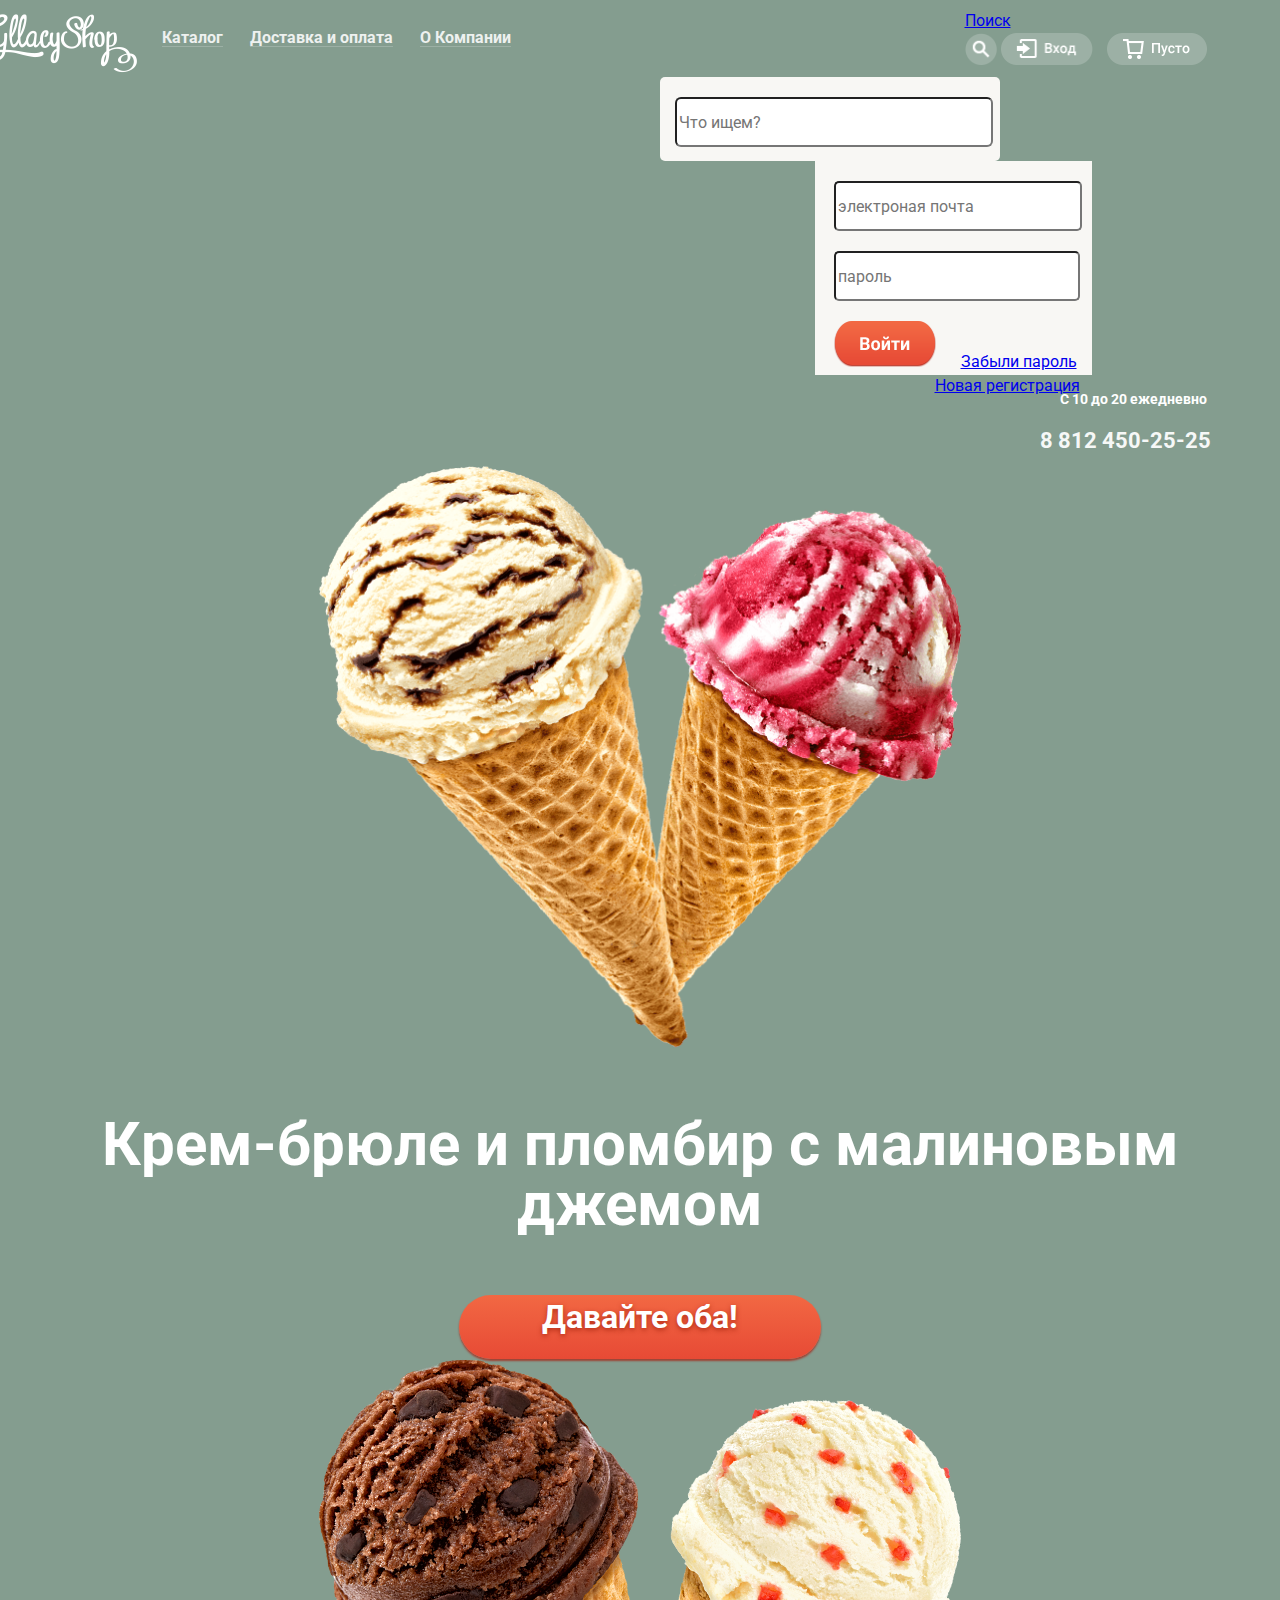
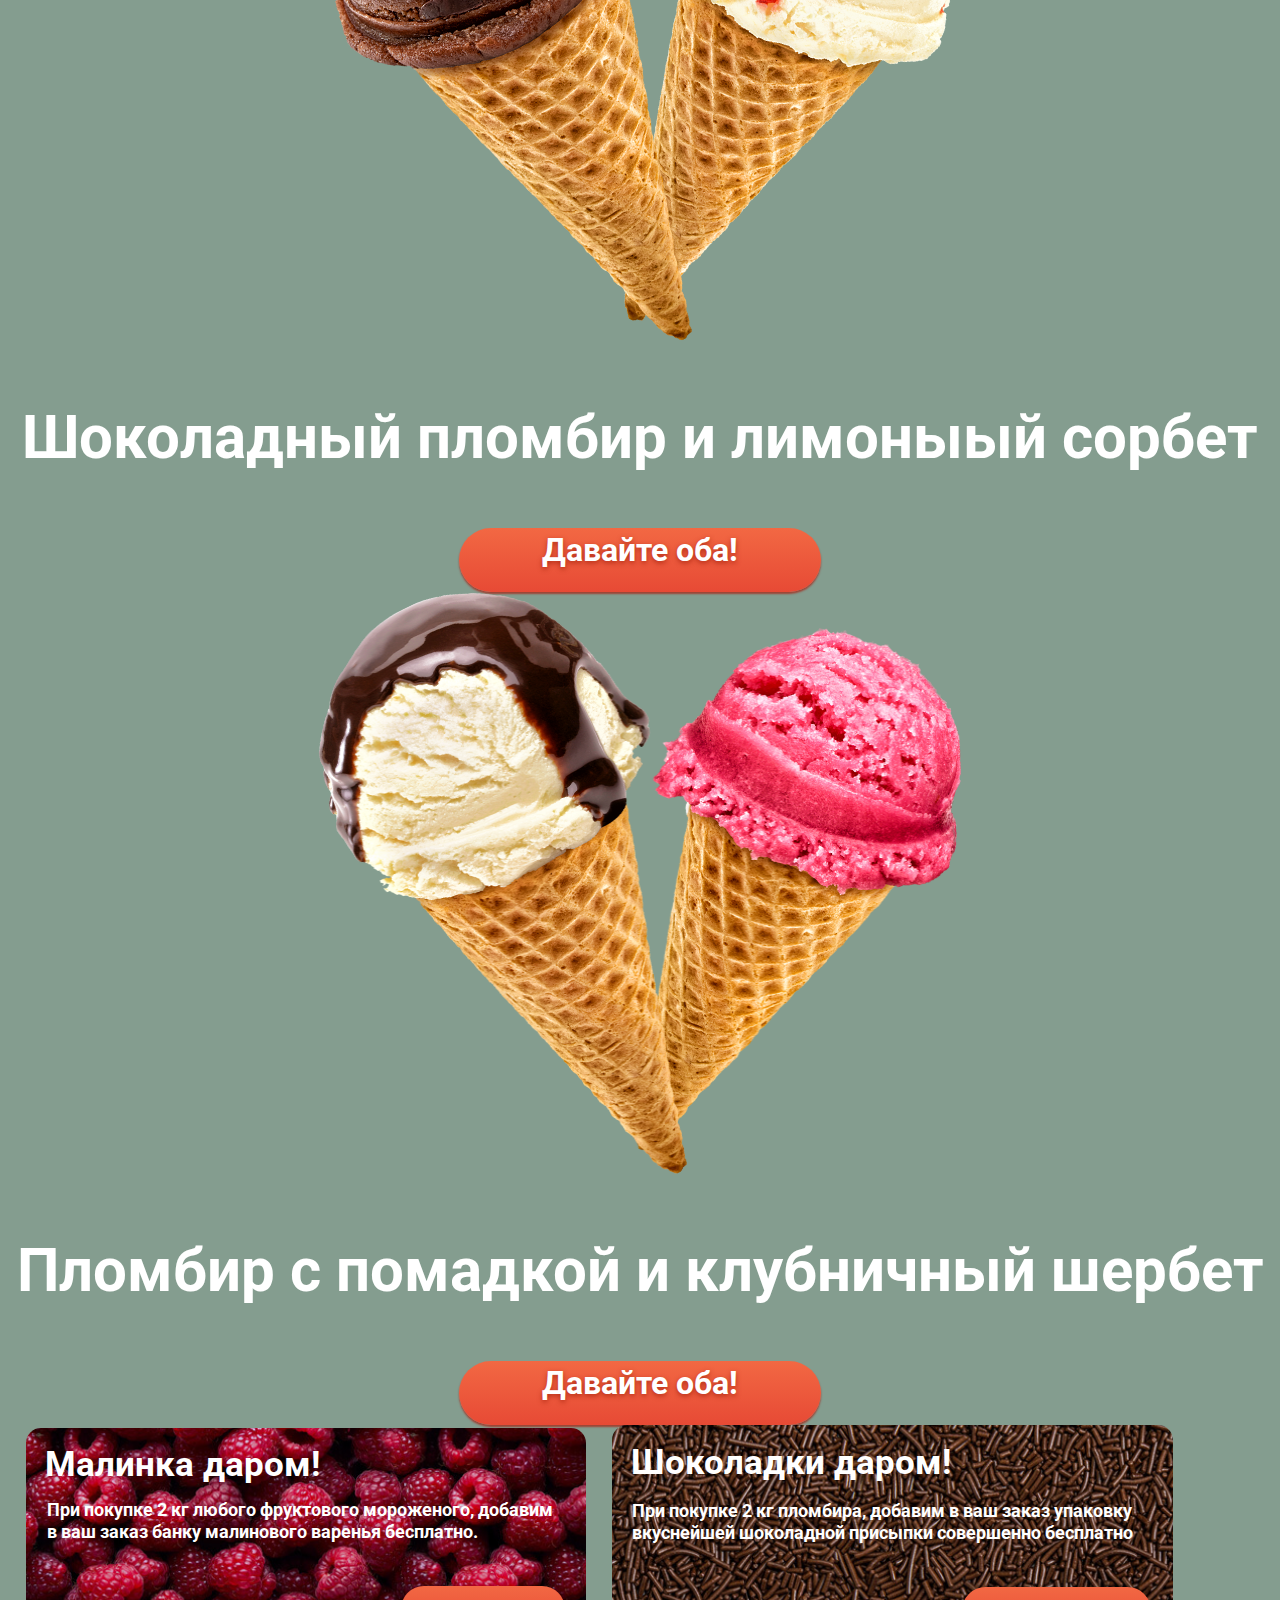
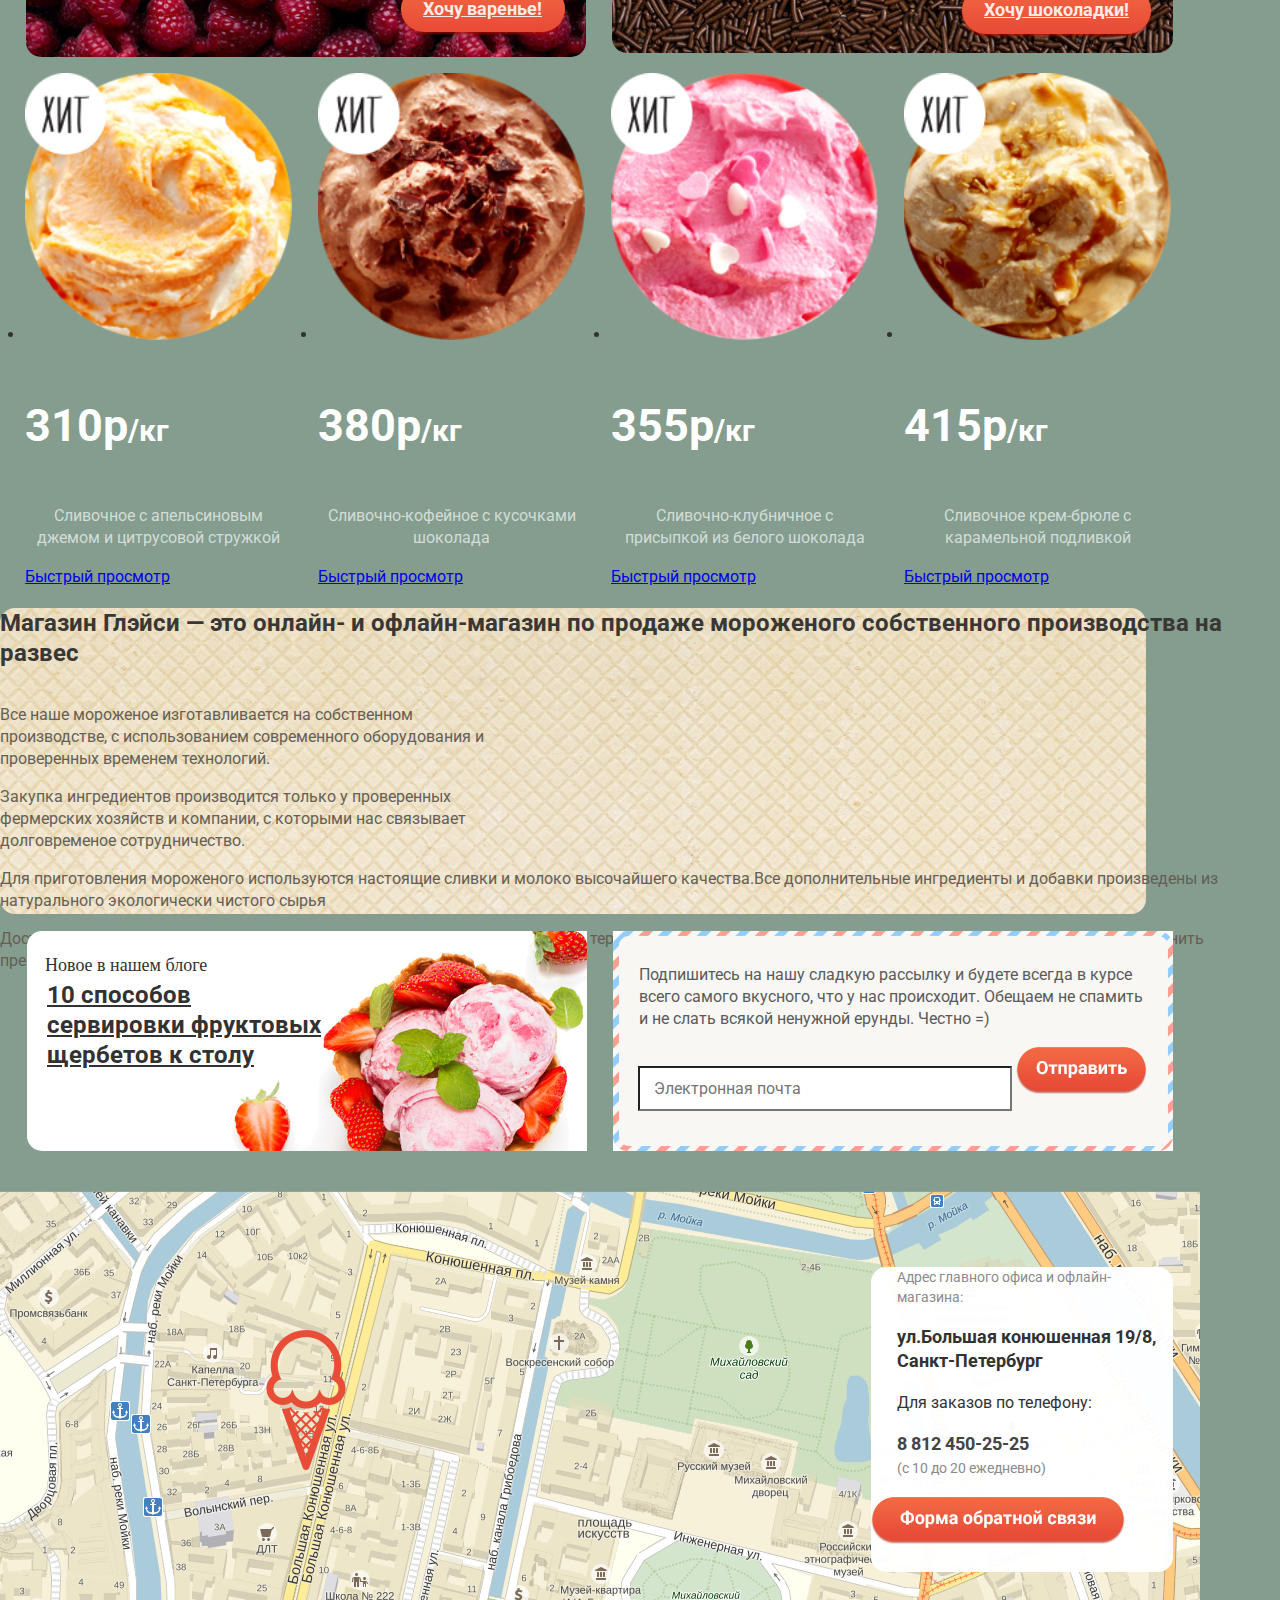
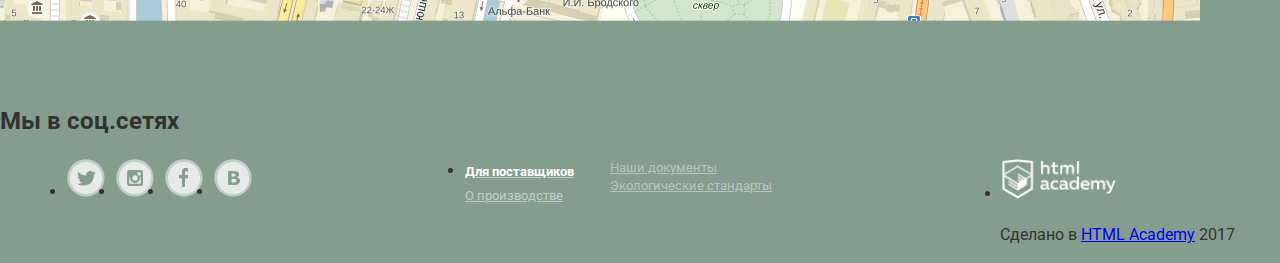
==== commit 0a5f1bf1: "изменения" ====
--- a/index.html
+++ b/index.html
@@ -40,31 +40,33 @@
               </ul>
             </nav>
           </div>
-          <div class="column-50">
-              <a href="#" class="search-link">Поиск</a>
-               <form class="button_magnifier">            
-                <input type="image" src="img/loupe.png" class="button_scan" alt="Кнопка поиск">
+          <div class="column-50 right">
+              <a href="#" class="search-link left_hand_side">Поиск</a>
+               <form class="button_magnifier left_hand_side">            
+                <input type="image" src="img/loupe.png" class="button_scan" alt="поиск">
+				<input type="image" src="img/login_button.png" class="ingress" alt="вход">
+				<input type="image" src="img/Button_empty.png" alt="кнопка пусто" class="button_empty">
               </form>
               <div class="quest">
-               <form action="#" class="entrance">
+               <form action="#" class="entrance hidden_layer_caps">
                 <input type="text" class="input-search" name="search" id="search" placeholder="Что ищем?">
                </form>
               </div>
-              <form class="input__button">
-                <input type="image" src="img/login_button.png" class="ingress" alt="кнопка вхож">
+			  <div class="entrance_registration">
+               <form class="input__button">
                 <div class="inlet">
                  <input type="text" placeholder="электроная почта" class="mail"><br>
                  <input type="text" placeholder="пароль" class="password"><br>
                  <input type="image" src="img/button_come.png" class="login__button" alt="кнопка войти">
-                 <a href="#">Забыли пароль</a><br>
-                 <a href="#">Новая регистрация</a>
+                 <a href="#" class="forgot_password">Забыли пароль</a><br>
+                 <a href="#" class="new_registration">Новая регистрация</a>
                  </div>
                <br>
-                 <input type="image" src="img/Button_empty.png" alt="кнопка пусто">
-              </form>
-            <p class="worktime">C 10 до 20 ежедневно</p>
-            <a href="tel:88124502525" class="phone">8 812 450-25-25</a>
+               </form>
+			  </div>  
           </div>
+		  <p class="worktime">C 10 до 20 ежедневно</p>
+          <a href="tel:88124502525" class="phone">8 812 450-25-25</a>
         </div>
       </div>
     </header>
@@ -89,7 +91,13 @@
           <a href="#" class="main-slider__button">Давайте оба!</a>
         </div>
       </section>
-
+       <!--<section>
+	     <form class="check_in">
+		  <input type="text" class="what_is_your_name">
+          <input type="text" class="mail">	
+		  <textarea>Напиши что нибудь</textarea>
+		 </form>
+	   </section>-->
       <section class="switch">
         <h2 class="hidden">Переключатели слайдера</h2>
         <span class="slider-switch_1"></span>
@@ -99,13 +107,13 @@
 	   <section class="best-offers">
         <h2 class="hidden">Лучшие предложения</h2>
         <div class="best-offer--raspberry">
-          <h3 class="best-offer__title">Малинка даром</h3>
+          <h3 class="best-offer__title">Малинка даром!</h3>
           <p class="best-offer__description">При покупке 2 кг любого фруктового мороженого, добавим в ваш заказ банку малинового варенья бесплатно.</p>
           <a href="#" class="best-offer__button">Хочу варенье!</a>
         </div>
 
         <div class="best-offer--choko">
-          <h3 class="best-offer__title">Шоколад даром</h3>
+          <h3 class="best-offer__title">Шоколадки даром!</h3>
           <p class="best-offer__description">При покупке 2 кг пломбира, добавим в ваш заказ упаковку вкуснейшей шоколадной присыпки совершенно бесплатно</p>
           <a href="#" class="best-offer__button">Хочу шоколадки!</a>
         </div>
@@ -183,17 +191,11 @@
         <h2 class="hidden">Подписка</h2>
         <p class="subscribe__description">Подпишитесь на нашу сладкую рассылку и будете всегда в курсе всего самого вкусного, что у нас происходит. Обещаем не спамить и не слать всякой ненужной ерунды. Честно =)</p>
         <!-- Здесь будет форма -->
+		<form method="get" action="#">
+		 <input type="text" class="text_field"  placeholder="   Электронная почта">
+		 <input type="image" src="img/send_button.png" class="send_button">
+		</form>
 	  </div>
-      </section>
-      <section class="review">
-         <form method="post" action="#" class="data">
-          <input type="text" placeholder="Как вас зовут?" class="name"><br>
-          <input type="text" placeholder="Ваша почта для ответа?" class="mail"><br>
-          <input type="text" placeholder="Напишите что нибудь">
-        </form>
-          <form>
-          <input type="image" src="img/Button_send.png" alt="Отправить" class="hidden">
-        </form>
       </section>
       <section class="information">
         <h2 class="hidden">Информация</h2>
@@ -201,7 +203,7 @@
         <p class="address">Адрес главного офиса и офлайн-магазина:</p>
         <p class="Street">ул.Большая конюшенная 19/8, Санкт-Петербург</p>
 
-        <p class="phone">Для заказов по телефону:</p>
+        <p class="telephone">Для заказов по телефону:</p>
         <p class="number">8 812 450-25-25<span class="working__hours"><br>(c 10 до 20 ежедневно)</span></p>
         <form class="Feedback" action="#" method="get">
           <input type="image" src="img/Button_bond.png" class="feedback_button" alt="Обратная связь">
--- a/css/style.css
+++ b/css/style.css
@@ -48,6 +48,7 @@
 {
   margin: 0 auto;
   width: 1140px;
+  display:flex;
 }
 .row-flex
 {
@@ -59,7 +60,7 @@
   display: flex;
   -ms-flex-wrap: wrap;
   flex-wrap: wrap;
-  margin-left: -13px;
+  margin-left: -100px;
   margin-right: -13px;
 }
 .column-50
@@ -69,8 +70,16 @@
   -webkit-box-sizing: border-box;
   box-sizing: border-box;
 }
-
 /* Header */
+.left_hand_side
+{
+ margin-left:355px;
+}
+.hidden_layer_caps
+{
+  margin-top:5px;
+  margin-left:15px;
+}
 .main-header 
 {
   padding: 9px 0;
@@ -81,6 +90,8 @@
   display: -ms-flexbox;
   display: flex;
   -ms-flex-wrap: wrap;
+  flex-direction:row;
+  justify-content:flex-start;
   flex-wrap: wrap;
 }
 .main-menu
@@ -177,24 +188,20 @@
 }
 .worktime
 {
+  width:153px;
   color:#f6f8f7;
   font-size:14px;
-  line-height:16px;
-  color:white;
-  font-weight:bold;
-  margin-left:1134px;
+  color:white;
+  font-weight:bold;
+  margin-left:1090px;
 }   
-.phone
-{
-  margin-top:30px;
-}
 header .phone
 {
   color:#f6f8f7;
   font-size:22px;
-  line-height:24px;
   text-decoration:none;
   font-weight:bold;
+  margin-left:1070px;
 }
 .main-slider__title
 {
@@ -207,40 +214,23 @@
 {
   text-align: center;
 }
-.best-offer__title
-{
-  color:white;
-  font-size:35px;
-  font-weight:bold;
-  line-height:41px;
-}
-.best-offer__description
-{
-  color:white;
-  font-size:18px;
-  line-height:22px;
-  font-weight:bold;
- }
-.best-offer__button
-{
-  color:white;
-  font-size:18px;
-  line-height:24px;
-  font-weight:bold;
-}
 .product-item__price
 {
   color:white;
   font-size:45px;
   font-weight:bold;
-  line-height:45px;
+}
+.benefit_1 span
+{
+	width:40px;
+	height:40px;
+    background:url("img/iceca_ice_cream.png")no-repeat;
 }
 .small
 {
   color:white;
   font-size:30px;
   font-weight:bold;
-  line-height:13px;
 }
 .product
 {
@@ -265,27 +255,6 @@
   font-weight:Regular;
   line-height:22px;
 }
-.new-article__caption
-{
-  color:#323232;
-  font-size:16px;
-  font-weight:medium;
-  line-height:22px;
-}
-.new-article__title a
-{
-  color:#323232;
-  font-size:24px;
-  font-weight:bold;
-  line-height:30px;
-}
-.subscribe__description
-{
-  color:#5a5a5a;
-  font-size:16px;
-  font-weight:normal;
-  line-height:22px;
-}  
 .address
 {
   color:#323232;
@@ -300,13 +269,6 @@
   font-weight:bold;
   line-height:24px;
 }
-.phone
-{
-  color:#323232;
-  font-size:14px;
-  font-weight:normal;
-  line-height:20px;
-}
 .number
 {
   color:#f4f6f5;
@@ -349,13 +311,6 @@
   font-weight:normal;
   line-height:18px
 }
-.best-offer__description
-{
-  color:white;
-  font-size:18px;
-  font-weight:bold;
-  line-height:22px;
-}
 .new-article
 {
   width:1146px;
@@ -370,6 +325,8 @@
 }
 .information
 {
+  padding-top:62px;	
+  margin-top:40px;
   width:1250px;
   height:430px;
   background:url("img/map_ice.png")no-repeat;
@@ -379,14 +336,34 @@
   width:302px;
   height:305px;
   border-radius: 15px;
+  margin-left:871px;
   background-color: rgba(255, 255, 255, 0.98);
   z-index: 88;
 }
-.name,.mail
-{
-  width:268px;
+.information p
+{
+	padding-left:26px;
+}
+.mail
+{
+  width:240px;
   height:44px;
   border-radius: 5px;
+  margin-top:20px;
+  margin-left:19px;
+}
+.entrance_registration .password
+{
+margin-top:20px;
+margin-left:19px;
+width:238px;
+height:44px;
+border-radius:5px;	
+}
+.entrance_registration .login__button
+{
+	margin-top:20px;
+	margin-left:19px;
 }
 .review
 {
@@ -402,16 +379,20 @@
 }
 .input-search
 {
-  width:309px;
+  width:310px;
   height:44px;
   border-radius: 6px;
+  margin-top:20px;
 }
 .quest
 {
+  /*display:none;*/
   color:#f8f7f4;
-  width:345px;
+  width:340px;
   height:84px;
   background-color:#f8f7f4;
+  border-radius:5px;
+  margin-left:50px;
 }
 .bestsellers img
 {
@@ -422,6 +403,18 @@
 {
   width:154px;
   height:64px;
+}
+.entrance_registration
+{
+	/*display:none;*/
+	background-color:#f8f7f4;
+	width:277px;
+	height:214px;
+	margin-left:205px;
+}
+.button_empty
+{
+	margin-left:10px;
 }
 .logo-footer
 {
@@ -443,21 +436,15 @@
 {
 	width:474px;
 }
-.blog div
-{
-width:560px;
-height:220px;
-}
-.New_service
-{
-  background-color:red;
-  background:url("img/Strawberry_background.png")no-repeat;
-}
-.subscription
-{
-  background:url("img/subscription.png")no-repeat;
-}
- 
+.forgot_password
+{
+	margin-top:-10px;
+	margin-left:21px;
+}
+.new_registration
+{
+	margin-left:120px;
+} 
 .bread__crumbs a,
 .bread__crumbs li
 {
@@ -620,104 +607,108 @@
   background-image: -ms-linear-gradient( 90deg, rgb(231,74,53) 0%, rgb(242,104,67) 100%);
   box-shadow: 0px 2px 2px 0px rgba(172, 16, 0, 0.64);
 }
-.best-offers .best-offer__button
+.subscribe__description
+{
+  color:#5a5a5a;
+  width:510px;
+  font-size:16px;
+  font-weight:Regular;
+  line-height:22px;
+  padding-top:17px;
+  padding-left:26px;
+}
+.subscription .text_field
+{
+ width:366px;
+ height:39px;
+ border-radius:0px;
+ margin-top:20px;
+ margin-left:25px;
+ padding-left;20px;
+}
+.subscription .send_button
+{
+	padding-top:0px;
+	padding-left:0px;
+}
+.address
+{
+  color:#8b8b8b; 
+  font-size:14px;
+  font-weight:Regular;
+  line-height:20px;
+}
+.Street
+{
+  color:#383838;
+  font-size:18px;
+  font-weight:bold; 
+  line-height:24px;
+}
+.number
+{
+  color:#444444;
+  font-size:18px;
+  font-weight:bold;
+  line-height:22px;
+}
+.working__hours
+{
+  color:#8a8a8a;
+  font-size:14px;
+  font-weight:Regular; 
+  line-height:22px; 
+}
+.best-offers 
+{
+	display:flex;
+	flex-direction:row;
+	justify-content: space-between;
+	align-items: flex-start;
+}
+.best-offers div
+{	
+    display:flex;
+    flex-direction: column;
+	border-radius:15px;
+}
+.best-offer__button
 {
   color:#fceae6;
   font-size:18px;
   font-weight:bold;
   line-height:24px;
-  width: 165px;
-  height: 46px;
   background-color:red;
   background-image: -moz-linear-gradient( 90deg, rgb(231,74,53) 0%, rgb(242,104,67) 100%);
   background-image: -webkit-linear-gradient( 90deg, rgb(231,74,53) 0%, rgb(242,104,67) 100%);
   background-image: -ms-linear-gradient( 90deg, rgb(231,74,53) 0%, rgb(242,104,67) 100%);
   box-shadow: 0px 2px 2px 0px rgba(172, 16, 0, 0.64);
-  border-radius:30px; 
-}
-.new-article__caption
-{
-  color:#323232;
-  font-size:16px;
-  font-weight:medium;
-  line-height:22px;
-  
-}
-.new-article__title a
-{
-  color:#323232;
-  font-size:24px;
-  font-weight:bold;
-  line-height:30px;
-}
-.subscribe__description
-{
-  color:#5a5a5a;
-  font-size:16px;
-  font-weight:Regular;
-  line-height:22px;
-}
-.address
-{
-  color:#8b8b8b; 
-  font-size:14px;
-  font-weight:Regular;
-  line-height:20px;
-}
-.Street
-{
-  color:#383838;
-  font-size:18px;
-  font-weight:bold; 
-  line-height:24px;
-}
-.phone
-{
-  color:#919191;
-  font-size:14px;
-  font-weight:Regular;
-}
-.number
-{
-  color:#444444;
-  font-size:18px;
-  font-weight:bold;
-  line-height:22px;
-}
-.working__hours
-{
-  color:#8a8a8a;
-  font-size:14px;
-  font-weight:Regular; 
-  line-height:22px; 
-}
-.best-offers 
-{
-	display:flex;
-	flex-direction:row;
-	justify-content: space-between;
-	align-items: flex-start;
-}
-.best-offers div
-{
-  /*width:560px;*/
-	height:230px;
+  border-radius:30px;
 }
 .best-offer--raspberry
 {
+  width:550px;
+  height:229px;	
   background-color:red;
-  background: url("img/Crimson_background.png") no-repeat;
-  margin-left:29px;
+  background: url("img/raspberriesbg.jpg") no-repeat;
+  margin-top:3px;
+  margin-left:26px;
+  padding-right:10px;
+  background-size:572px;
+  background-position:-2px -3px;
 }
 .best-offer--choko
 {
-	width: 1200px;
+	width:561px;
+    height:228px;
     margin: 0 auto;
     margin-top: 0px;
     margin-right: auto;
     margin-bottom: 0px;
-    margin-left: -80px;
-   background: url("img/Chocolate_background.png") no-repeat;
+    margin-left: 26px;
+    background: url("img/chocolatebg.jpg") no-repeat;
+	background-size:572px;
+	background-position:-4px;
 }
 .best-offer--raspberry h3
 {
@@ -725,15 +716,60 @@
   font-weight:bold;
   font-size:35px;
   line-height:41px;
+  margin-top:16px;
+  margin-left:19px;
 }
 .best-offer--raspberry p
 {
   color:white;
   font-family:roboto;
   font-size:18px;
+  font-weight:bold;
   font-weight:regular;
   line-height:22px;
-  width:518px;
+  width:511px;
+  color:white;
+  margin-top:-21px;
+  margin-left:21px;
+}
+.best-offer--raspberry a
+{	
+  width:142px;
+  height:35px;
+  margin-top:25px;
+  margin-left:375px;
+  padding-top:11px; 
+  padding-left:22px; 
+}
+.best-offer--choko h3
+{
+  color:white;
+  font-size:35px;
+  font-family:roboto;
+  font-weight:bold;
+  margin-top:12px;
+  margin-left:19px;
+}
+.best-offer--choko p
+{
+	color:white;
+	font-size:18px;
+	line-height:22px;
+	font-weight:bold;
+	margin-top:-25px;
+	margin-left:20px;
+	line-height:22px;
+	width:510px;
+}
+.best-offer--choko a
+{
+	width:167px;
+	height:36px;
+	font-size:18px;
+	margin-top:25px;
+	margin-left:350px;
+	padding-top:11px;
+	padding-left:22px;
 }
 .bestsellers img
 {
@@ -827,12 +863,54 @@
 	line-height:22px;
 	font-weight:Regular;
 }
-.New_service .new-article__caption
-{
+.blog
+{
+	display:flex;
+	justify-content:center;
+	width:1200px;
+}
+.New_service
+{
+  width:1549px;
+  height:220px;
+  margin-top:15px;
+  margin-left:27px;
+  background-size:560px;
+  background-color:red;
+  border-radius:15px;
+  background-position: 0px 0px;
+  background:url("img/Readme_md.jpg")no-repeat;
+}
+.subscription
+{
+  width:667px;
+  height:220px;
+  background:url("img/envelope.jpg")no-repeat;
+  background-size:560px;
+  margin-top:15px;
+  margin-left:-777px
+}
+.New_service p
+{
+	color:323232;
 	font-family:robot;
 	font-weight:medium;
-	font-size:16px;
-	line-height:22px;
+	font-size:18px;
+    padding-top:3px;
+	padding-left:18px;
+	margin-bottom:-19px;
+}
+.New_service h2
+{
+	width:285px;
+	margin-left:20px;
+	line-height:30px;
+}
+.new-article__title a
+{
+  color:#323232;
+  font-size:24px;
+  font-weight:bold;
 }
 .stratum
 {
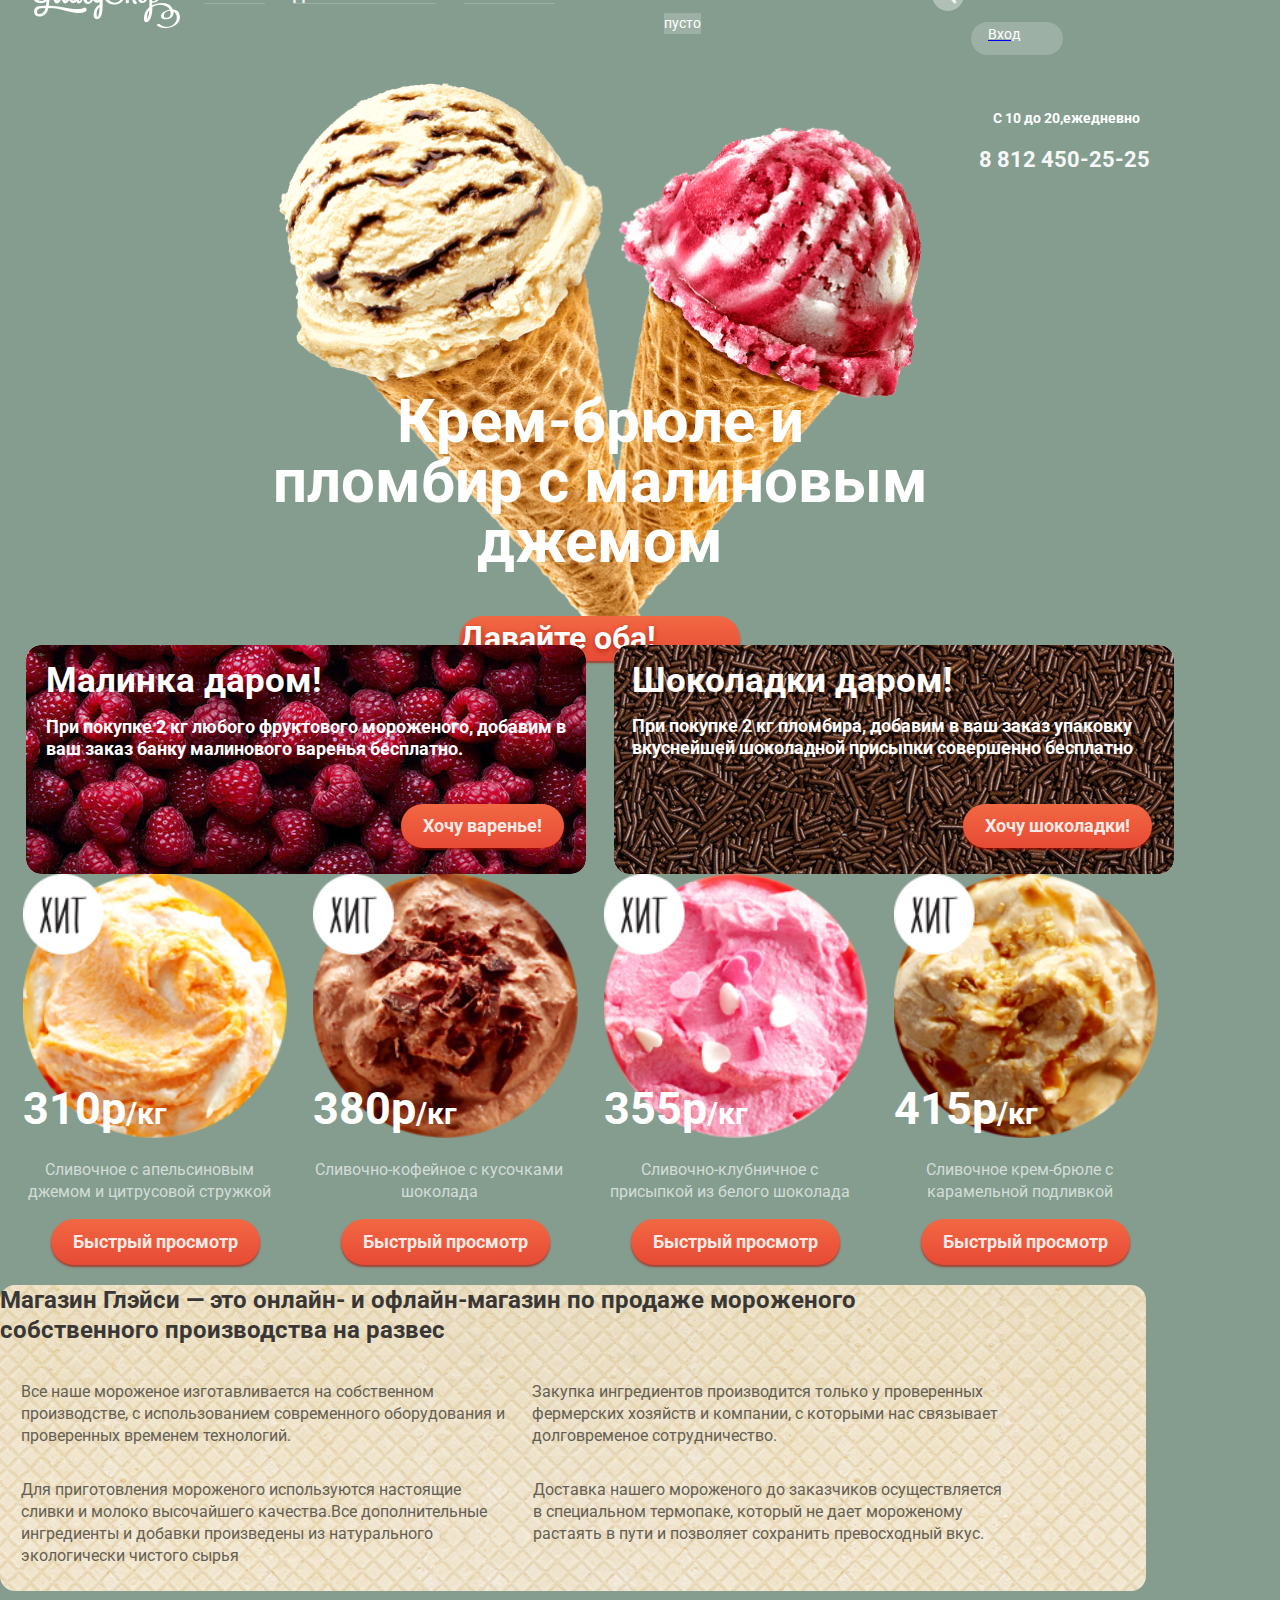
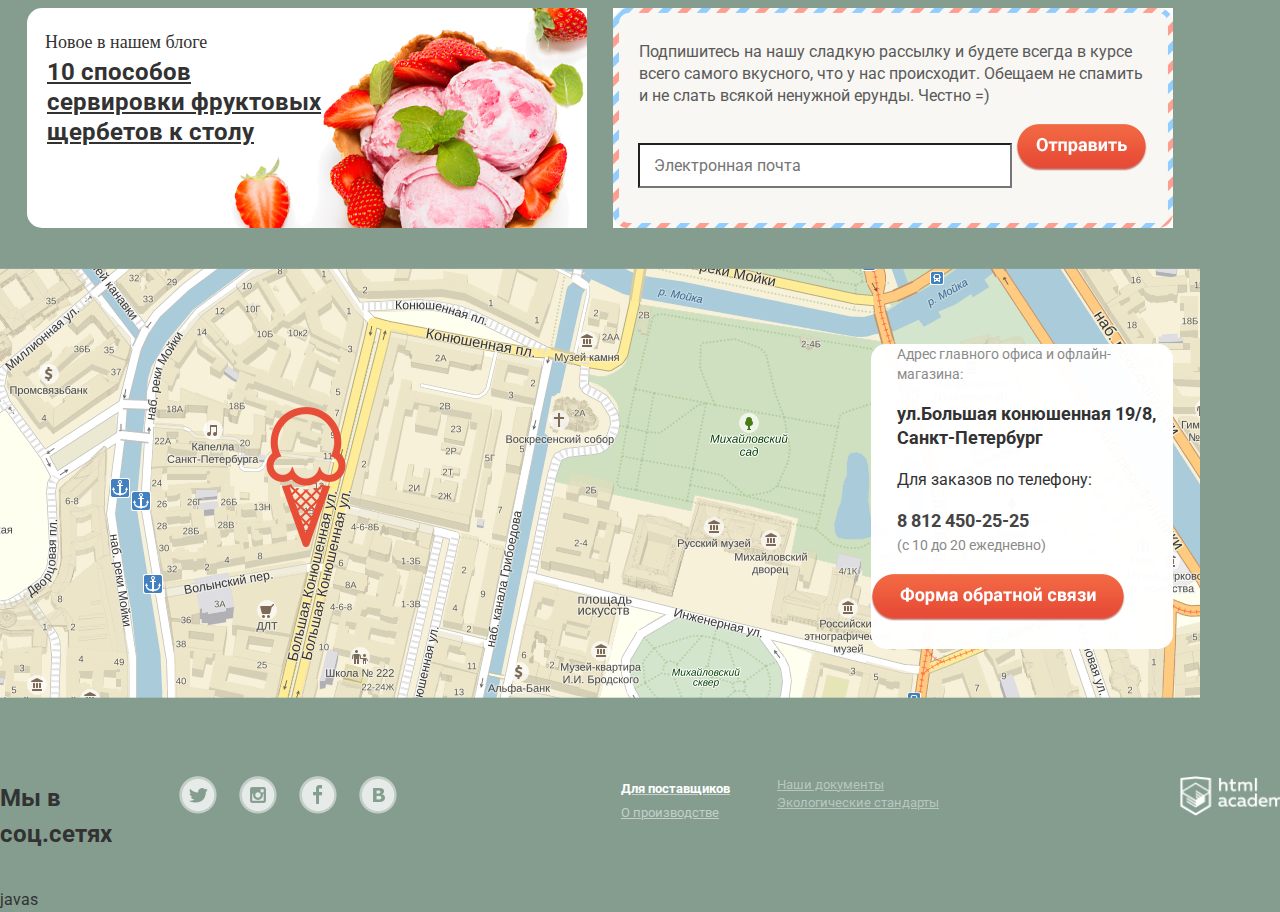
==== commit 9cc2f2b1: "Изменение" ====
--- a/index.html
+++ b/index.html
@@ -40,18 +40,82 @@
               </ul>
             </nav>
           </div>
-          <div class="column-50 right">
-              <a href="#" class="search-link left_hand_side">Поиск</a>
-               <form class="button_magnifier left_hand_side">            
+          <div class="column-50">
+
+              <div class="search-link__wrap">
+                <a href="#" class="search-link">Поиск</a>
+
+                <div class="search-form__wrap">
+                  <form action="#" class="search-form">
+                    <label for="search" class="hidden">Введите ваш вопрос:</label>
+                    <input type="text" class="input-search" name="search" id="search" placeholder="Что ищем?">
+                    <button class="hidden">Отправить</button>
+                  </form>
+                </div>
+
+              </div>
+
+              <div class="entrance-link__wrap">
+                <a href="#" class="entrance-link">
+				<span class="input_icon"></span>
+				<span>Вход</span>
+				</a>
+				 <a class="Button_empty">
+				 <span class="icon_trolley"></span>
+				 <span class="word_empty">пусто</span> 
+				 </a>
+				</div>
+		        <div class="goods"> 
+		        <table  cellspacing="0">
+		         <tr>
+		          <td class="close_up"><form method="get" action="#"><input type="image" src="img/cross.png" value="удалить"></form></td>
+		          <td class="product_photo"><img src="img/product-310р.png" width="33" height="33"></td>
+			      <td>Пломбир с апельсиновым джемом</td>
+			      <td class="penultimate">1,5кг x <span>200руб</span></td>
+			      <td>300руб</td>
+		         </tr>
+		         <tr class="last_line">
+		          <td class="close_up"><form method="get" action="#"><input type="image" src="img/cross.png" value="Удалить"></form></td>
+		          <td class="product_photo"><img src="img/product-355р.png" width="33" height="33"></td>
+			      <td>Клубничный пломбир с присыпкой из белого шоколада</td>
+			      <td class="penultimate">1,5кг х <span>300руб</span></td>
+			      <td>450руб</td>
+		         </tr>
+		        </table>
+		       <p>итог: 750 руб.</p>
+		       <form method="get" action="#">
+		        <input type="image" src="img/button_order.png" class="button_issue">
+		       </form>
+		       </div>
+                <div class="entrance-form__wrap">
+                  <form action="#" class="entrance-form">
+
+                    <label for="email" class="hidden">Электронная почта:</label>
+                    <input type="text" class="form-input daughter" name="email" id="email" placeholder="Электронная почта">
+
+                    <label for="pass" class="hidden">Пароль:</label>
+                    <input type="password" class="form-input password" name="pass" id="pass" placeholder="Пароль">
+                      <button class="form-submit">Войти</button>
+                        <a href="#" class="form-link">Забыли пароль?</a><br>
+                        <a href="#" class="form-link new_registration">Новая регистрация</a>
+                  </form>
+                </div>
+              </div>
+
+
+
+
+
+
+<!--
+              <form class="button_magnifier left_hand_side">
                 <input type="image" src="img/loupe.png" class="button_scan" alt="поиск">
 				<input type="image" src="img/login_button.png" class="ingress" alt="вход">
 				<input type="image" src="img/Button_empty.png" alt="кнопка пусто" class="button_empty">
               </form>
-              <div class="quest">
-               <form action="#" class="entrance hidden_layer_caps">
-                <input type="text" class="input-search" name="search" id="search" placeholder="Что ищем?">
-               </form>
-              </div>
+-->
+
+<!--
 			  <div class="entrance_registration">
                <form class="input__button">
                 <div class="inlet">
@@ -63,9 +127,10 @@
                  </div>
                <br>
                </form>
-			  </div>  
+			  </div>
+-->
           </div>
-		  <p class="worktime">C 10 до 20 ежедневно</p>
+		  <p class="worktime">C 10 до 20,ежедневно</p>
           <a href="tel:88124502525" class="phone">8 812 450-25-25</a>
         </div>
       </div>
@@ -75,26 +140,32 @@
       <h1 class="hidden">Главная страница</h1>
       <!-- Главный слайдер -->
       <section class="main-slider">
-        <div class="main-slider__item">
+        <div class="main-slider__item_1">
           <img src="img/brulee_and_raspberry.png" alt="1 картинка в слайдере" class="main-slider__image">
           <h3 class="main-slider__title">Крем-брюле и пломбир с малиновым джемом</h3>
           <a href="#" class="main-slider__button">Давайте оба!</a>
         </div>
-        <div class="main-slider__item">
+        <div class="main-slider__item_2">
           <img src="img/chocolate_and_lemon.png" alt="2 картинка в слайдере" class="main-slider__image">
           <h3 class="main-slider__title">Шоколадный пломбир и лимоныый сорбет</h3>
           <a href="#" class="main-slider__button">Давайте оба!</a>
         </div>
-        <div class="main-slider__item">
+        <div class="main-slider__item_3">
           <img src="img/Plombir_and_Strawberry.png" alt="3 картинка в слайдере" class="main-slider__image">
           <h3 class="main-slider__title">Пломбир с помадкой и клубничный шербет</h3>
           <a href="#" class="main-slider__button">Давайте оба!</a>
         </div>
+
+        <ul class="dots">
+          <li><button class="dots-dot dots-dot-active">1</button></li>
+          <li><button class="dots-dot">2</button></li>
+          <li><button class="dots-dot">3</button></li>
+        </ul>
       </section>
        <!--<section>
 	     <form class="check_in">
 		  <input type="text" class="what_is_your_name">
-          <input type="text" class="mail">	
+          <input type="text" class="mail">
 		  <textarea>Напиши что нибудь</textarea>
 		 </form>
 	   </section>-->
@@ -104,70 +175,90 @@
         <span class="slider-switch_2"></span>
         <span class="slider-switch_3"></span>
       </section>
-	   <section class="best-offers">
+
+
+      <!-- Лучшие предложения -->
+	  <section class="best-offers">
+
         <h2 class="hidden">Лучшие предложения</h2>
-        <div class="best-offer--raspberry">
-          <h3 class="best-offer__title">Малинка даром!</h3>
-          <p class="best-offer__description">При покупке 2 кг любого фруктового мороженого, добавим в ваш заказ банку малинового варенья бесплатно.</p>
-          <a href="#" class="best-offer__button">Хочу варенье!</a>
-        </div>
-
-        <div class="best-offer--choko">
-          <h3 class="best-offer__title">Шоколадки даром!</h3>
-          <p class="best-offer__description">При покупке 2 кг пломбира, добавим в ваш заказ упаковку вкуснейшей шоколадной присыпки совершенно бесплатно</p>
-          <a href="#" class="best-offer__button">Хочу шоколадки!</a>
-        </div>
+
+        <div class="container">
+          <div class="row-flex">
+            <div class="column-50">
+              <div class="best-offer best-offer--raspberry">
+                <h3 class="best-offer__title">Малинка даром!</h3>
+                <p class="best-offer__description">При покупке 2 кг любого фруктового мороженого, добавим в ваш заказ банку малинового варенья бесплатно.</p>
+                <a href="#" class="best-offer__button">Хочу варенье!</a>
+              </div>
+            </div>
+            <div class="column-50">
+              <div class="best-offer best-offer--choko">
+                <h3 class="best-offer__title">Шоколадки даром!</h3>
+                <p class="best-offer__description">При покупке 2 кг пломбира, добавим в ваш заказ упаковку вкуснейшей шоколадной присыпки совершенно бесплатно</p>
+                <a href="#" class="best-offer__button">Хочу шоколадки!</a>
+              </div>
+            </div>
+          </div>
+        </div>
+
       </section>
 
       <!-- Хиты продаж -->
       <section class="bestsellers">
         <h2 class="hidden">Хиты продаж</h2>
-        <ul class="products-list">
-          <li class="product-item growth">
-            <img src="img/product-310.png" class="product-item__image"   alt="Сливочное с апельсиновым джемом и цитрусовой стружкой">
-            <p class="product-item__price">310р<span class="small">/кг</span></p>
-            <p class="product">Сливочное с апельсиновым <br>джемом и цитрусовой стружкой</p>
-            <a href="#" class="product-item__button">Быстрый просмотр</a>
-          </li>
-
-          <li class="product-item group_1">
-            <img src="img/product-380.png" class="product-item__image"  alt="Сливочно-кофейное с кусочками шоколада">
-            <p class="product-item__price">380р<span class="small">/кг</span></p>
-            <p class="product">Сливочно-кофейное с кусочками <br>шоколада</p>
-            <a href="#" class="product-item__button">Быстрый просмотр</a>
-          </li>
-
-          <li class="product-item group_1">
-            <img src="img/product_355.png" class="product-item__image" alt="Сливочно-клубничное с присыпкой из белого шоколада">
-            <p class="product-item__price">355р<span class="small">/кг</span></p>
-            <p class="product">Сливочно-клубничное с<br> присыпкой из белого шоколада</p>
-            <a href="#" class="product-item__button">Быстрый просмотр</a>
-          </li>
-
-          <li class="product-item group_1">
-            <img src="img/product-415.png" class="product-item__image" alt="Сливочное крем-брюле с карамельной подливкой">
-            <p class="product-item__price">415р<span class="small">/кг</span></p>
-            <p class="product">Сливочное крем-брюле с<br> карамельной подливкой</p>
-            <a href="#" class="product-item__button">Быстрый просмотр</a>
-          </li>
-        </ul>
+
+        <div class="container">
+          <ul class="products-list row-flex">
+            <li class="product-item column-25">
+              <img src="img/product-310.png" class="product-item__image"   alt="Сливочное с апельсиновым джемом и цитрусовой стружкой">
+              <p class="product-item__price">310р<span class="small">/кг</span></p>
+              <p class="product">Сливочное с апельсиновым <br>джемом и цитрусовой стружкой</p>
+              <a href="#" class="product-item__button">Быстрый просмотр</a>
+            </li>
+
+            <li class="product-item column-25">
+              <img src="img/product-380.png" class="product-item__image"  alt="Сливочно-кофейное с кусочками шоколада">
+              <p class="product-item__price">380р<span class="small">/кг</span></p>
+              <p class="product">Сливочно-кофейное с кусочками <br>шоколада</p>
+              <a href="#" class="product-item__button">Быстрый просмотр</a>
+            </li>
+
+            <li class="product-item column-25">
+              <img src="img/product_355.png" class="product-item__image" alt="Сливочно-клубничное с присыпкой из белого шоколада">
+              <p class="product-item__price">355р<span class="small">/кг</span></p>
+              <p class="product">Сливочно-клубничное с<br> присыпкой из белого шоколада</p>
+              <a href="#" class="product-item__button">Быстрый просмотр</a>
+            </li>
+
+            <li class="product-item column-25">
+              <img src="img/product-415.png" class="product-item__image" alt="Сливочное крем-брюле с карамельной подливкой">
+              <p class="product-item__price">415р<span class="small">/кг</span></p>
+              <p class="product">Сливочное крем-брюле с<br> карамельной подливкой</p>
+              <a href="#" class="product-item__button">Быстрый просмотр</a>
+            </li>
+          </ul>
+        </div>
+
       </section>
       <!-- Наши преимущества -->
       <section class="benefits">
         <div>
 		 <h2 class="benefits__title"><span></span>Магазин Глэйси — это онлайн- и офлайн-магазин по продаже мороженого собственного производства на развес</h2>
         </div>
+		<div class="pile">
         <div class="benefit benefit_1">
           <p class="benefit__description">
             <span class="ice__cream__icon"></span>Все наше мороженое изготавливается на собственном производстве, с использованием современного оборудования и проверенных временем технологий.
           </p>
         </div>
-           
+
 		<div class="benefit benefit_2">
           <p class="benefit__description">
             <span class="icon__of__the__cow"></span>Закупка ингредиентов производится только у проверенных фермерских хозяйств и компании, с которыми нас связывает долговременое сотрудничество.
           </p>
         </div>
+		</div>
+		<div class="pile">
 		  <div class="benefit benefit_3">
           <p class="benefit__description">
             <span class="leaf__icon"></span>Для  приготовления мороженого используются настоящие сливки и молоко высочайшего качества.Все дополнительные ингредиенты и добавки произведены из натурального экологически чистого сырья
@@ -177,7 +268,8 @@
           <p class="benefit__description">
             <span class="icon__of__thermometer"></span>Доставка нашего мороженого до заказчиков осуществляется в специальном термопаке, который не дает мороженому растаять в пути и позволяет сохранить превосходный вкус.
           </p>
-        </div>		
+        </div>
+		</div>
       </section>
 
       <!-- Новое в нашем блоге -->
@@ -185,7 +277,7 @@
 	   <div class="New_service">
         <p class="new-article__caption">Новое в нашем блоге</p>
         <h2 class="new-article__title"><a href="#">10 способов сервировки фруктовых щербетов к столу</a></h2>
-       </div>  
+       </div>
       <!-- Подписка -->
        <div class="subscription">
         <h2 class="hidden">Подписка</h2>
@@ -227,5 +319,6 @@
 		<p>Сделано в <a href="https://htmlacademy.ru">HTML Academy</a> 2017</p>
       </footer>
     </main>
+	javas
   </body>
-</html> +</html>
--- a/css/style.css
+++ b/css/style.css
@@ -1,4 +1,4 @@
-body 
+body
 {
   margin: 0;
   padding: 0;
@@ -13,10 +13,10 @@
 {
   display:none;
 }
-.main-slider__button 
+.main-slider__button
 {
   display: inline-block;
-  padding: 0 41px;
+  padding: 9 41px;
   height: 64px;
   font-size: 32px;
   font-weight: 700;
@@ -46,9 +46,9 @@
 /* Grid */
 .container
 {
-  margin: 0 auto;
-  width: 1140px;
-  display:flex;
+  margin: 0px 39px;
+  width: 1170px;
+  margin-left:10px;
 }
 .row-flex
 {
@@ -60,12 +60,29 @@
   display: flex;
   -ms-flex-wrap: wrap;
   flex-wrap: wrap;
-  margin-left: -100px;
-  margin-right: -13px;
-}
-.column-50
-{
-  width: 50%;
+  margin-top:-44px;
+  margin-left: 15px;
+}
+.column-50:first-child
+{
+  width:562px;
+  height:229px;
+  padding: 0px 1px;
+  -webkit-box-sizing: border-box;
+  box-sizing: border-box;
+}
+.column-50:last-child
+{
+	width:560px;
+	height:229px;
+}
+.row-flex
+{
+	width:1161px;
+}
+.column-25
+{
+  width: 25%;
   padding: 0 13px;
   -webkit-box-sizing: border-box;
   box-sizing: border-box;
@@ -80,7 +97,7 @@
   margin-top:5px;
   margin-left:15px;
 }
-.main-header 
+.main-header
 {
   padding: 9px 0;
 }
@@ -97,17 +114,17 @@
 .main-menu
 {
   padding: 0;
-  margin: 13px 0 0 12px;
+  margin: 14px 0 0 11px;
   list-style: none;
   font-size: 0;
 }
 .main-menu__item
 {
   display: inline-block;
-  margin-right: 1px;
+  margin-right: 2px;
   padding: 7px 13px;
 }
-.main-menu__item a 
+.main-menu__item a
 {
   position: relative;
   display: inline-block;
@@ -134,7 +151,7 @@
   background-color: #fff;
   border-radius: 50px;
 }
-.main-menu__item:hover a 
+.main-menu__item:hover a
 {
   color: #333333;
 }
@@ -142,7 +159,7 @@
 {
   position: relative;
 }
-.sub-menu 
+.sub-menu
 {
   position: absolute;
   left: -100px;
@@ -158,13 +175,13 @@
   opacity: 0;
   z-index: -1;
 }
-.sub-menu__link:hover .sub-menu 
+.sub-menu__link:hover .sub-menu
 {
   opacity: 1;
   left: -6px;
   z-index: 10;
 }
-.sub-menu__item 
+.sub-menu__item
 {
   padding-left: 15px;
   padding-bottom: 13px;
@@ -176,13 +193,13 @@
   text-decoration: none;
   color: #323232;
 }
-.sub-menu__item--title 
+.sub-menu__item--title
 {
   margin-bottom: 9px;
   border-bottom: 1px solid #d1d0ce;
   padding-bottom: 10px;
 }
-.sub-menu__item--title a 
+.sub-menu__item--title a
 {
   font-weight: 700;
 }
@@ -193,15 +210,17 @@
   font-size:14px;
   color:white;
   font-weight:bold;
-  margin-left:1090px;
-}   
+  margin-top:-86px;
+  margin-left:983px;
+}
 header .phone
 {
   color:#f6f8f7;
   font-size:22px;
   text-decoration:none;
   font-weight:bold;
-  margin-left:1070px;
+  margin-top:0px;
+  margin-left:969px;
 }
 .main-slider__title
 {
@@ -210,21 +229,49 @@
   font-size:60px;
   line-height:60px;
 }
-.main-slider__item 
+.main-slider__item
 {
   text-align: center;
 }
 .product-item__price
 {
-  color:white;
-  font-size:45px;
-  font-weight:bold;
+  color: white;
+  font-size: 45px;
+  font-weight: bold;
+  margin: 0;
+  margin-top: -70px;
+  text-align: left;
 }
 .benefit_1 span
 {
 	width:40px;
 	height:40px;
     background:url("img/iceca_ice_cream.png")no-repeat;
+}
+.product-item__button {
+  color: #fceae6;
+  font-size: 18px;
+  font-weight: bold;
+  line-height: 24px;
+  background-color: red;
+  background-image: -moz-linear-gradient( 90deg, rgb(231,74,53) 0%, rgb(242,104,67) 100%);
+  background-image: -webkit-linear-gradient( 90deg, rgb(231,74,53) 0%, rgb(242,104,67) 100%);
+  background-image: -ms-linear-gradient( 90deg, rgb(231,74,53) 0%, rgb(242,104,67) 100%);
+  box-shadow: 0px 2px 2px 0px rgba(172, 16, 0, 0.64);
+  border-radius: 30px;
+  padding: 11px 22px;
+  text-decoration: none;
+  display: inline-block;
+}
+.product-item {
+  text-align: center;
+}
+.product-item:hover
+{
+	width:294px;
+	height:405px;
+	background-color:#9bafa3;
+	border-radius:5px;
 }
 .small
 {
@@ -243,6 +290,7 @@
 }
 .benefits__title
 {
+  width:1015px;
   color:#333333;
   font-size:24px;
   line-height:30px;
@@ -325,7 +373,7 @@
 }
 .information
 {
-  padding-top:62px;	
+  padding-top:62px;
   margin-top:40px;
   width:1250px;
   height:430px;
@@ -358,7 +406,7 @@
 margin-left:19px;
 width:238px;
 height:44px;
-border-radius:5px;	
+border-radius:5px;
 }
 .entrance_registration .login__button
 {
@@ -377,6 +425,7 @@
   height:153px;
   border-radius: 5px;
 }
+/*
 .input-search
 {
   width:310px;
@@ -384,6 +433,7 @@
   border-radius: 6px;
   margin-top:20px;
 }
+*/
 .quest
 {
   /*display:none;*/
@@ -427,6 +477,7 @@
   height:49px;
   background:url("img/iceca_ice_cream.png")no-repeat;
 }
+
 .benefit_1 p
 {
 	width:485px;
@@ -444,7 +495,7 @@
 .new_registration
 {
 	margin-left:120px;
-} 
+}
 .bread__crumbs a,
 .bread__crumbs li
 {
@@ -466,6 +517,16 @@
   font-size:14px;
   font-weight:medium;
   line-height:16px;
+}
+.filter
+{
+	width:195px;
+	height:54px;
+}
+.first_party
+{
+  display:flex;
+  flex-direction:row;
 }
 .toddler legend
 {
@@ -493,6 +554,14 @@
 {
   color:#e3e9e5;
 }
+.richness
+{
+	width:417px;
+	height:36px;
+	background-color:#abbcb2;
+	border-radius:30%;
+}
+
 .fillers legend
 {
   color:#e3e9e5;
@@ -513,6 +582,21 @@
   font-weight:medium;
   line-height:18px;
 }
+.hit
+{
+  width:61px;
+  height:61px;
+}
+.main-slider__item_2,
+.main-slider__item_3
+{
+	display:none;
+}
+.main-slider 
+{
+ margin-top:-102px;
+ margin-left: 278px;	
+}
 .production img
 {
   width:200px;
@@ -525,13 +609,37 @@
   font-size:16px;
   font-weight:medium;
   line-height:22px;
+  width:252px;
+}
+.pages
+{
+	display:flex;
+	flex-direction:row;
+	justify-content:flex-end;
+	margin-right:300px;
+	
 }
 .pages a
 {
   color:#d8e0db;
   font-size:16px;
-  font-height:medium;
+  font-weight:medium;
   line-height:18px;
+  margin-right:10px;
+}
+ul
+{
+  list-style-type:none;
+}
+.second_digit
+{
+  background-color:white;
+  width:26px;
+  height:26px;
+  border-radius:50%;
+  color:#323232;
+  padding-left:10px;
+  margin-right:12px;  
 }
 .socials img
 {
@@ -593,19 +701,51 @@
   font-size:60px;
   font-weight:60px;
   font-weight: bold;
+  margin-top:-280px;
+  margin-left:-13px;
+  width:670px;
+  text-align:center;
 }
 .main-slider__button
 {
   color:white;
   width: 280px;
-  height: 64px;
+  height: 45px;
   font-size:32px;
   line-height:44px;
   font-weight:bold;
+  margin-top:-28px;
+  margin-left:182px;
   background-image: -moz-linear-gradient( 90deg, rgb(231,74,53) 0%, rgb(242,104,67) 100%);
   background-image: -webkit-linear-gradient( 90deg, rgb(231,74,53) 0%, rgb(242,104,67) 100%);
   background-image: -ms-linear-gradient( 90deg, rgb(231,74,53) 0%, rgb(242,104,67) 100%);
   box-shadow: 0px 2px 2px 0px rgba(172, 16, 0, 0.64);
+}
+.pile
+{
+  display:flex;
+}
+.benefit_1
+{
+  width:485px;
+}
+.benefit_2
+{
+  width:530px;
+}
+.benefit_3
+{
+  width:486px;
+}
+.benefit_4
+{
+  width:480px;
+}
+.benefit_1,
+.benefit_3
+{
+	margin-right:26px;
+	margin-left:21px;
 }
 .subscribe__description
 {
@@ -633,7 +773,7 @@
 }
 .address
 {
-  color:#8b8b8b; 
+  color:#8b8b8b;
   font-size:14px;
   font-weight:Regular;
   line-height:20px;
@@ -642,7 +782,7 @@
 {
   color:#383838;
   font-size:18px;
-  font-weight:bold; 
+  font-weight:bold;
   line-height:24px;
 }
 .number
@@ -656,21 +796,27 @@
 {
   color:#8a8a8a;
   font-size:14px;
-  font-weight:Regular; 
-  line-height:22px; 
-}
-.best-offers 
+  font-weight:Regular;
+  line-height:22px;
+}
+.best-offers
 {
 	display:flex;
 	flex-direction:row;
-	justify-content: space-between;
-	align-items: flex-start;
+	/*justify-content: space-between;*/
+	/*align-items: flex-start;*/
 }
 .best-offers div
-{	
+{
+/*
     display:flex;
     flex-direction: column;
+*/
 	border-radius:15px;
+}
+.row-flex .column-50:first-child
+{
+	margin-right:27px;
 }
 .best-offer__button
 {
@@ -687,18 +833,23 @@
 }
 .best-offer--raspberry
 {
+/*
   width:550px;
-  height:229px;	
+  height:229px;
+*/
   background-color:red;
   background: url("img/raspberriesbg.jpg") no-repeat;
+/*
   margin-top:3px;
   margin-left:26px;
   padding-right:10px;
   background-size:572px;
   background-position:-2px -3px;
+*/
 }
 .best-offer--choko
 {
+/*
 	width:561px;
     height:228px;
     margin: 0 auto;
@@ -706,41 +857,60 @@
     margin-right: auto;
     margin-bottom: 0px;
     margin-left: 26px;
+*/
     background: url("img/chocolatebg.jpg") no-repeat;
+/*
 	background-size:572px;
 	background-position:-4px;
-}
-.best-offer--raspberry h3
+*/
+}
+.best-offer__title
 {
   color:white;
   font-weight:bold;
   font-size:35px;
   line-height:41px;
-  margin-top:16px;
-  margin-left:19px;
+  text-align: left;
+}
+.best-offer--choko h3
+{
+  margin: -5px -2px 9px;	
+}
+.best-offer--raspberry h3
+{
+  margin: -5px 0px 20px;
+}
+.best-offer__description
+{
+  font-size:18px;
+  font-weight:bold;
+  line-height:22px;
+  color:white;
+  text-align: left;
+}
+.best-offer--choko p
+{
+  margin: 14px -2px 20px;
+}
+.best-offer--choko a
+{
+  margin: 25px 2px 20px;	
 }
 .best-offer--raspberry p
 {
-  color:white;
-  font-family:roboto;
-  font-size:18px;
-  font-weight:bold;
-  font-weight:regular;
-  line-height:22px;
-  width:511px;
-  color:white;
-  margin-top:-21px;
-  margin-left:21px;
+  margin: -5px 0px 40px;	
+}
+.best-offer__button
+{
+  padding: 10px 22px;
+  text-decoration: none;
+  display: inline-block;
 }
 .best-offer--raspberry a
-{	
-  width:142px;
-  height:35px;
-  margin-top:25px;
-  margin-left:375px;
-  padding-top:11px; 
-  padding-left:22px; 
-}
+{
+  margin: 4px 2px 40px;	
+}
+/*
 .best-offer--choko h3
 {
   color:white;
@@ -750,6 +920,8 @@
   margin-top:12px;
   margin-left:19px;
 }
+*/
+/*
 .best-offer--choko p
 {
 	color:white;
@@ -761,6 +933,8 @@
 	line-height:22px;
 	width:510px;
 }
+*/
+/*
 .best-offer--choko a
 {
 	width:167px;
@@ -771,10 +945,11 @@
 	padding-top:11px;
 	padding-left:22px;
 }
+*/
 .bestsellers img
 {
-	width:267px;
-	height:267px;
+	width: 100%;
+  height: auto;
 }
 .bestsellers ul
 {
@@ -787,22 +962,41 @@
 }
 .bestsellers .group_1
 {
-  margin-left:26px;	
+  margin-left:26px;
 }
 .socials
 {
 	display:flex;
-	flex-direction:row
+	flex-direction:row;
+}
+.socials li
+{
+  margin-right:11px;
 }
 .suppliers
 {
-    width:113px;	
+    width:113px;
+	margin-right:32px;
 }
 .document
 {
 	display:flex;
 	flex-direction:row;
 	width:164px;
+	margin-right:232px;
+}
+.done
+{
+ display:flex;
+ flex-direction:column; 
+}
+.under_the_picture,
+.under_the_picture a
+{
+	color:#fefefe;
+	font-family:roboto;
+	font-size:12px;
+    font-weight:regular;
 }
 footer p
 {
@@ -816,7 +1010,7 @@
 .socials .social__networks
 {
 	margin-left:11px;
-}	
+}
 .first_social
 {
 	margin-left:27px;
@@ -917,3 +1111,295 @@
 	float:left;
 }
 
+.search-link 
+{
+  display: inline-block;
+  vertical-align: baseline;
+  width: 32px;
+  height: 32px;
+  font-size: 0;
+  border-radius: 50%;
+  margin-left:0px;
+  background-color: rgba(255, 255, 255, 0.2);
+  background-image: url(../img/loupe.png);
+  background-repeat: no-repeat;
+  background-position: 50%;
+}
+.search-link:hover + .search-form__wrap {
+  z-index: 10;
+  opacity: 1;
+  top: 50px;
+}
+.search-link__wrap {
+  position: relative;
+  width: 350px;
+  margin-top:-3px;
+  padding-left: 10px;
+  text-align: right;
+  box-sizing: border-box;
+}
+.search-form {
+  padding: 20px 15px;
+  background-color: #f8f7f4;
+  border-radius: 6px;
+  box-sizing: border-box;
+  width: 100%;
+}
+.input-search {
+  width: 100%;
+  height: 44px;
+  padding: 0 13px;
+  border-radius: 6px;
+  border: 1px solid #d3d3d2;
+  box-sizing: border-box;
+}
+.search-form__wrap {
+  width: 100%;
+  position: absolute;
+  right: 0;
+  top: 150px;
+  max-width: 340px;
+  opacity: 0;
+  z-index: -1;
+  box-sizing: border-box;
+  padding-top: 10px;
+  transition: all .3s ease-in-out;
+}
+.search-form__wrap:hover {
+  opacity: 1;
+  z-index: 10;
+  top: 50px;
+}
+
+.dots {
+  margin: 0;
+  padding: 0;
+  list-style: none;
+  margin-left:10px;
+}
+.dots li {
+  display: inline-block;
+}
+.dots-dot {
+  background-color: transparent;
+  width: 22px;
+  height: 22px;
+  border: 1px solid #fff;
+  font-size: 0;
+  display: inline-block;
+  border-radius: 50%;
+  cursor: pointer;
+}
+.dots-dot-active {
+  background-color: #fff;
+}
+
+.best-offer 
+{
+  padding: 20px;
+  border-radius: 15px;
+  height: 100%;
+  box-sizing: border-box;
+  background-repeat: no-repeat;
+  background-size: cover;
+  text-align: right;
+}
+.products-list {
+  margin: 0;
+  padding: 0;
+  list-style: none;
+}
+.entrance-form__wrap
+{
+  display:none;
+  opacity:1;
+  background-color:#f8f7f4;
+  width:259px;
+  height:194px;
+  margin-left:156px;
+  margin-top:0px;
+  padding-top:20px;
+  padding-left:19px;
+  border-radius:6px;
+}
+.form-input
+{
+	width:224px;
+	height:39px;
+	border-radius:5px;
+	padding-left:15px;
+}
+.entrance-form .daughter
+{
+ margin-bottom:20px;
+}
+ .form-submit
+{
+  display:inline-block;	
+  border:0px;	
+  color:#fefefe;
+  border-radius:19px 17px 18px 19px;
+  background-image: -moz-linear-gradient( 90deg, rgb(231,74,53) 0%, rgb(242,104,67) 100%);
+  background-image: -webkit-linear-gradient( 90deg, rgb(231,74,53) 0%, rgb(242,104,67) 100%);
+  background-image: -ms-linear-gradient( 90deg, rgb(231,74,53) 0%, rgb(242,104,67) 100%);
+  box-shadow: 0px 1px 2px 0px rgba(172, 16, 0, 0.004);
+  width: 100px;
+  height: 44px;
+  margin-top:19px;
+  font-size:18px;
+  font-family:roboto,sans-serif;
+  font-weight:bold;
+}
+.form-submit+a
+{
+	margin-top:28px;
+	margin-left:18px;
+	color:#323232;
+	font-family:roboto,sans-serif;
+	font-size:13px;
+	font-weight:Regular;
+}
+.form-buttons a:last-child
+{
+	margin-left:122px;
+}
+.new_registration
+{
+ color:#323232;
+ font-family:roboto,sans-serif;
+ font-size:13px;
+ font-weight:regular;
+}
+.Button_empty
+{
+	display:inline-block;
+	width:100px;
+	height:100px;
+    border-radius: 0px 0px 0px 0px;
+	margin-top:0px;
+	margin-left:50px;
+}
+.word_empty
+{
+  display:inline-block;
+  margin-top:0px;
+  margin-left:0px;
+  background-color:rgba(255,255,255,0.2);
+  color:white;
+  font-family:roboto;
+  font-weight:medium;
+  font-size:14px;
+}
+.icon_trolley
+{
+	width:50px;
+	height:50px;
+	background:url("img/icon_trolley.png")no-repeat;
+	
+}
+.goods
+{
+	display:none;
+  background-color:#f8f7f4;
+  width:540px; 
+  height:242px;
+  border-radius: 5px;
+}
+.last_line td
+{
+ border-bottom:1px solid  #cacac7;	
+}
+.close_up input
+{
+	font-size:0px;
+}
+.penultimate
+{
+	color:#323232;
+	width:120px;
+	font-size:13px;
+	padding-left:16px;
+}
+.last_line .penultimate
+{
+	padding-top:0px;
+}
+.penultimate span
+{
+	color:#999999;
+}
+.penultimate+td
+{
+	width:0px;
+}
+.product_photo
+{
+width:42px;
+padding-left:10px;	
+}
+.last_line td
+{
+	padding-top:21px;
+}
+.goods p
+{
+	margin-left:425px;
+	
+}
+.button_issue
+{
+	margin-left:353px;
+}
+.product_photo+td
+{
+	width:286px;
+}
+.entrance-link
+{
+  background-color:rgba(255,255,255,0.2);
+  position: absolute;
+  left: 971px;
+  top: 22px;
+  width: 75px;
+  height: 33px;
+  border-radius:23px;
+  margin-top:0px;
+  padding-left:17px;
+}
+.entrance-link .input_icon
+{
+  opacity:1;
+  width:20px;
+  height:18px;
+  margin-top:7px;
+  background-size:20px;
+  background-image: url("img/login_icon.png");
+  background-position:0px 0px;
+}
+.input_icon+span
+{
+	margin-top:0px;
+	font-family:'roboto',"sans-serif";
+	font-size:14px;
+	font-weight:medium;
+	color:white;
+}
+.catalog
+{
+	display:flex;
+	flex-direction:row;
+	justify-content:flex-start;
+	align-items:flex-start;
+	flex-wrap:wrap;
+}
+.gen
+{
+  display:flex;
+  flex-direction:row;
+  justify-content:flex-start;
+  margin-left:115px;
+}
+footer
+{
+	display:flex;
+}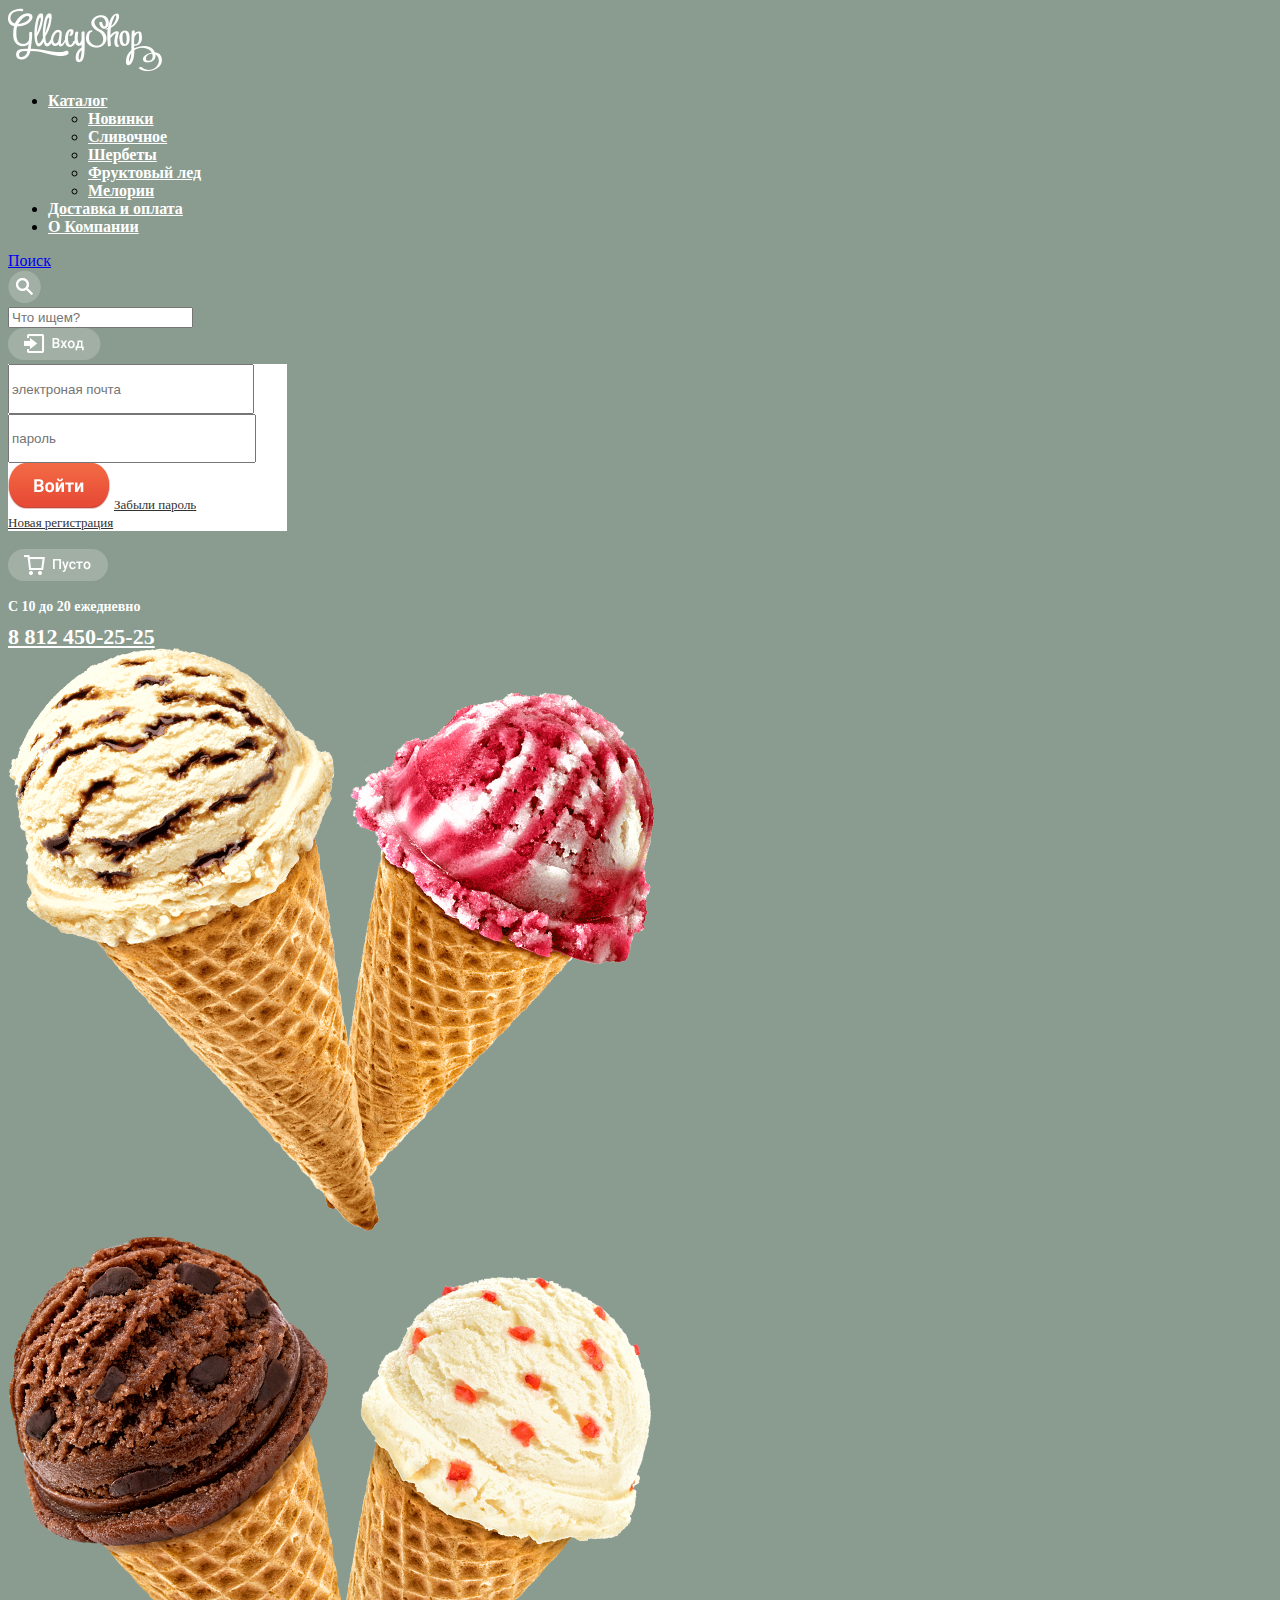
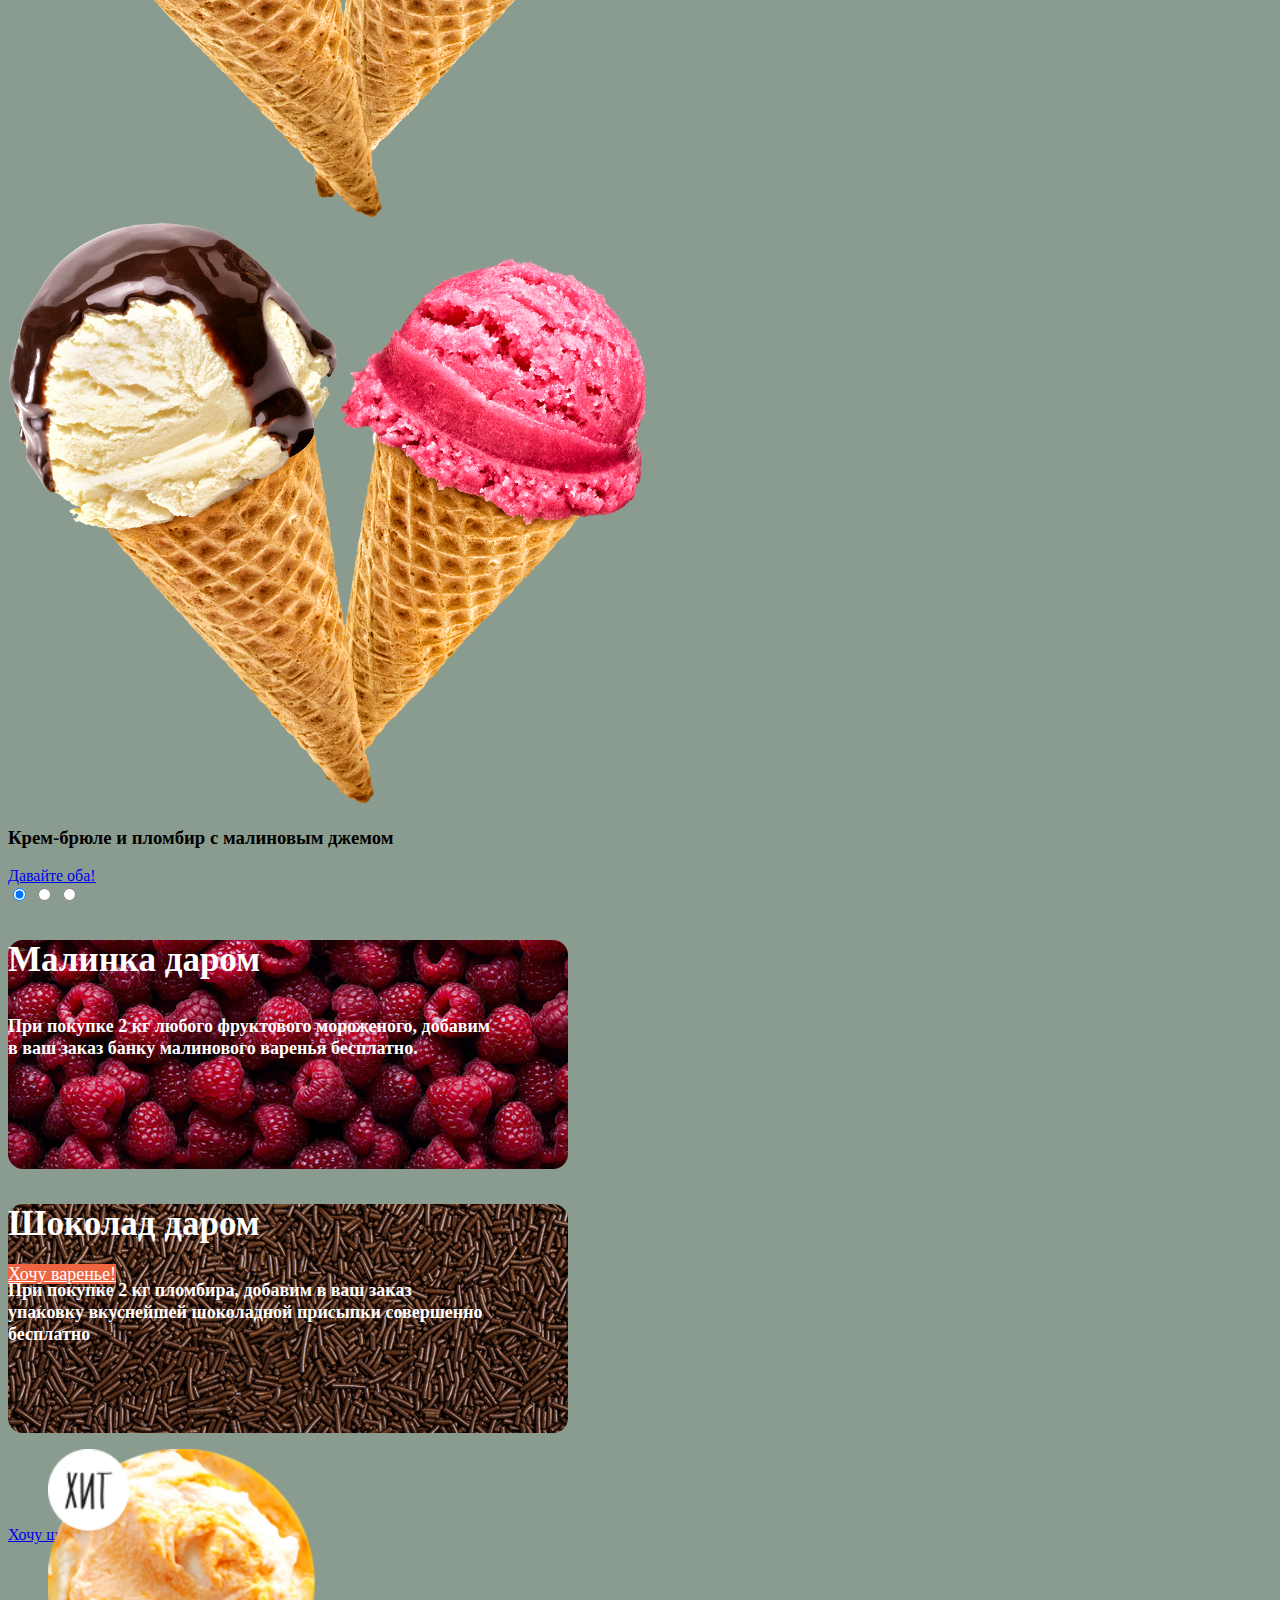
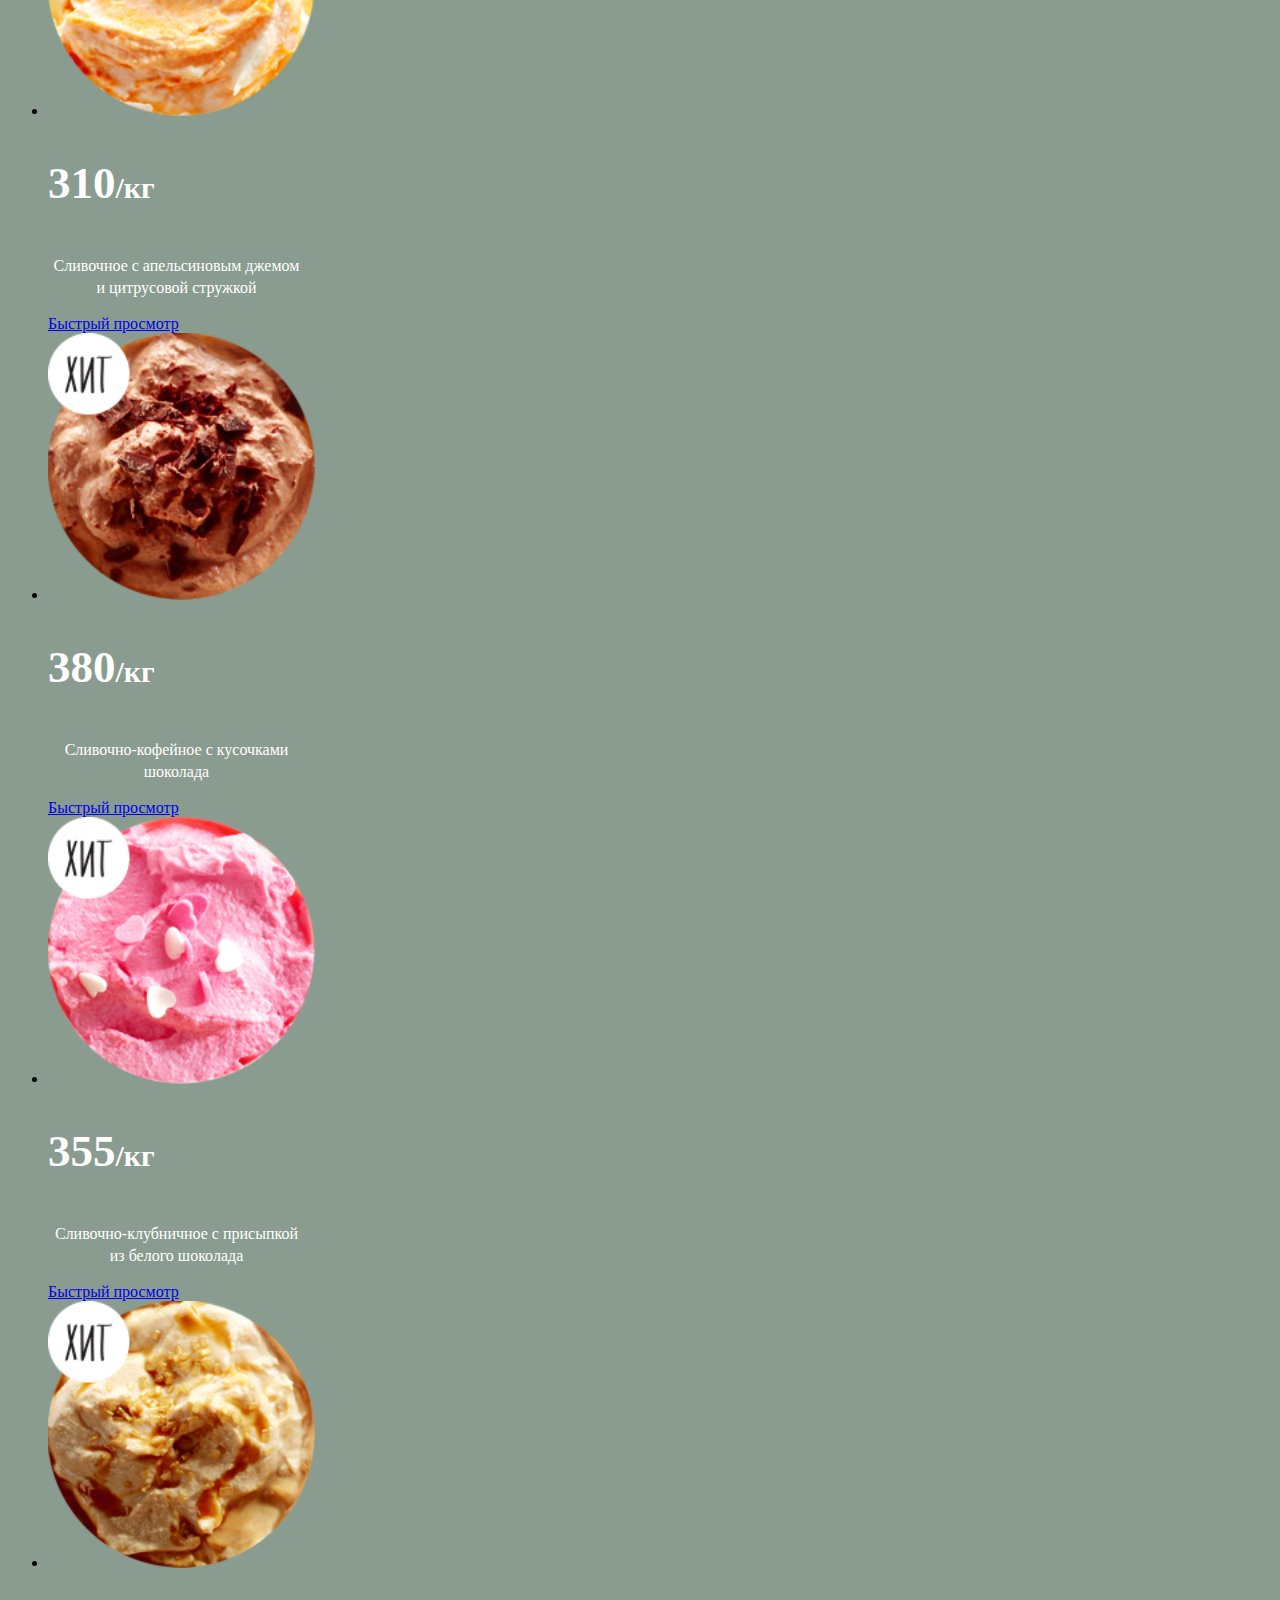
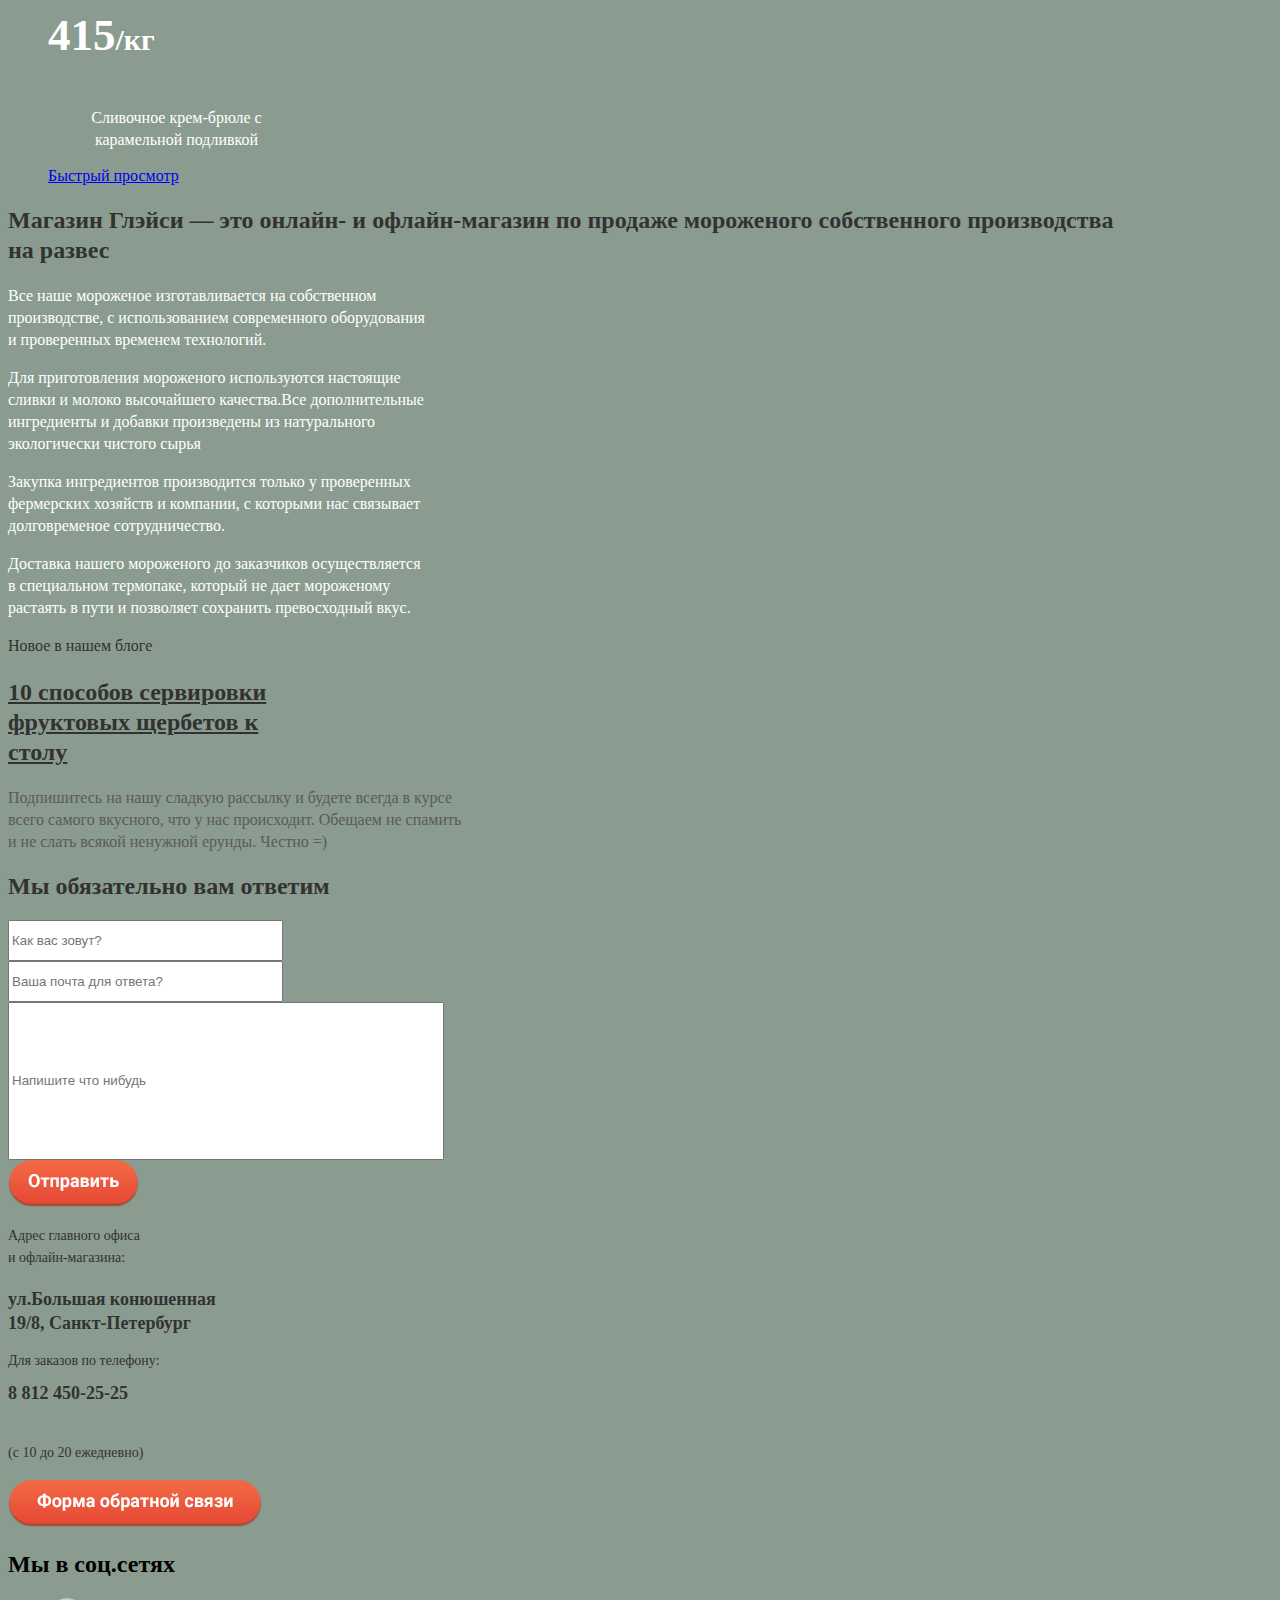
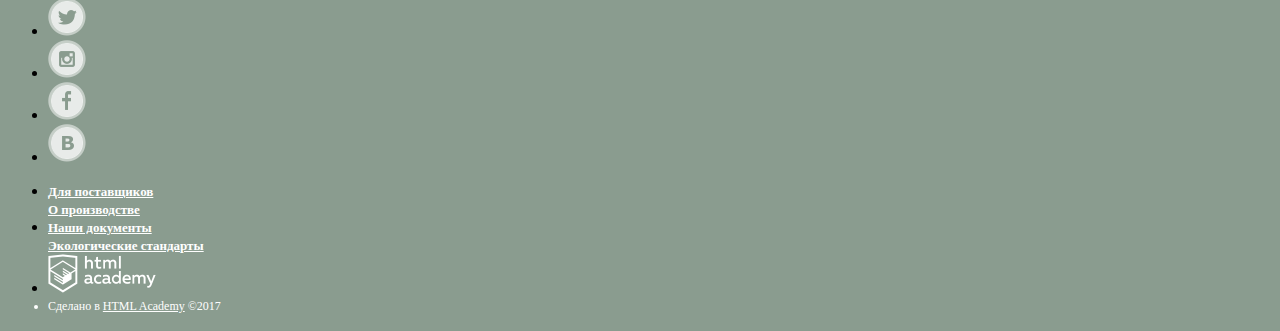
==== commit a6d57a9b: "Revert "Добавил css"" ====
--- a/index.html
+++ b/index.html
@@ -1,324 +1,208 @@
-
 <!DOCTYPE html>
-<html>
+<html lang="ru">
   <head>
     <meta charset="utf-8">
     <title>Глейси</title>
-    <link href="https://fonts.googleapis.com/css?family=Roboto:400,400i,500,500i,700,700i" rel="stylesheet">
-    <link rel="stylesheet" href="css/normalize.css">
-    <link rel="stylesheet" href="css/style.css">
+    <link rel="stylesheet" type="text/css" href="index_css.css">
+    <link rel="stylesheet" type="text/css" href="https://necolas.github.io/normalize.css/8.0.0/normalize.css">
+    <link href="https://fonts.googleapis.com/css?family=Open+Sans:300,300i,400,400i,600,600i,700,700i,800,800i" rel="stylesheet">
   </head>
-
   <body>
-<!--
-    <div style="height: 50px; background-color: black;display: inline;">Привет</div>
-    <div style="height: 50px; background-color: white;display: inline;">Пока</div>
--->
+    <img src="img/logo.png" alt="Логотип">
     <header class="main-header">
-      <div class="container">
-        <div class="row-flex">
-          <div class="column-50 main-header__menu-wrap">
-            <img src="img/logo.png" alt="Логотип" class="logo">
-            <nav class="navigation">
-              <ul class="main-menu">
-                <li class="main-menu__item sub-menu__link">
-                  <a href="#">Каталог</a>
-                  <ul class="sub-menu">
-                    <li class="sub-menu__item sub-menu__item--title"><a href="#">Новинки</a></li>
-                    <li class="sub-menu__item sub-menu__title"><a href="#">Сливочное</a></li>
-                    <li class="sub-menu__item"><a href="#">Шербеты</a></li>
-                    <li class="sub-menu__item"><a href="#">Фруктовый лед</a></li>
-                    <li class="sub-menu__item"><a href="#">Мелорин</a></li>
-                  </ul>
-                </li>
-                <li class="main-menu__item">
-                  <a href="#">Доставка и оплата</a>
-                </li>
-                <li class="main-menu__item">
-                  <a href="#">О Компании</a>
-                </li>
-              </ul>
-            </nav>
-          </div>
-          <div class="column-50">
-
-              <div class="search-link__wrap">
-                <a href="#" class="search-link">Поиск</a>
-
-                <div class="search-form__wrap">
-                  <form action="#" class="search-form">
-                    <label for="search" class="hidden">Введите ваш вопрос:</label>
-                    <input type="text" class="input-search" name="search" id="search" placeholder="Что ищем?">
-                    <button class="hidden">Отправить</button>
-                  </form>
-                </div>
-
-              </div>
-
-              <div class="entrance-link__wrap">
-                <a href="#" class="entrance-link">
-				<span class="input_icon"></span>
-				<span>Вход</span>
-				</a>
-				 <a class="Button_empty">
-				 <span class="icon_trolley"></span>
-				 <span class="word_empty">пусто</span> 
-				 </a>
-				</div>
-		        <div class="goods"> 
-		        <table  cellspacing="0">
-		         <tr>
-		          <td class="close_up"><form method="get" action="#"><input type="image" src="img/cross.png" value="удалить"></form></td>
-		          <td class="product_photo"><img src="img/product-310р.png" width="33" height="33"></td>
-			      <td>Пломбир с апельсиновым джемом</td>
-			      <td class="penultimate">1,5кг x <span>200руб</span></td>
-			      <td>300руб</td>
-		         </tr>
-		         <tr class="last_line">
-		          <td class="close_up"><form method="get" action="#"><input type="image" src="img/cross.png" value="Удалить"></form></td>
-		          <td class="product_photo"><img src="img/product-355р.png" width="33" height="33"></td>
-			      <td>Клубничный пломбир с присыпкой из белого шоколада</td>
-			      <td class="penultimate">1,5кг х <span>300руб</span></td>
-			      <td>450руб</td>
-		         </tr>
-		        </table>
-		       <p>итог: 750 руб.</p>
-		       <form method="get" action="#">
-		        <input type="image" src="img/button_order.png" class="button_issue">
-		       </form>
-		       </div>
-                <div class="entrance-form__wrap">
-                  <form action="#" class="entrance-form">
-
-                    <label for="email" class="hidden">Электронная почта:</label>
-                    <input type="text" class="form-input daughter" name="email" id="email" placeholder="Электронная почта">
-
-                    <label for="pass" class="hidden">Пароль:</label>
-                    <input type="password" class="form-input password" name="pass" id="pass" placeholder="Пароль">
-                      <button class="form-submit">Войти</button>
-                        <a href="#" class="form-link">Забыли пароль?</a><br>
-                        <a href="#" class="form-link new_registration">Новая регистрация</a>
-                  </form>
-                </div>
-              </div>
-
-
-
-
-
-
-<!--
-              <form class="button_magnifier left_hand_side">
-                <input type="image" src="img/loupe.png" class="button_scan" alt="поиск">
-				<input type="image" src="img/login_button.png" class="ingress" alt="вход">
-				<input type="image" src="img/Button_empty.png" alt="кнопка пусто" class="button_empty">
-              </form>
--->
-
-<!--
-			  <div class="entrance_registration">
-               <form class="input__button">
-                <div class="inlet">
-                 <input type="text" placeholder="электроная почта" class="mail"><br>
-                 <input type="text" placeholder="пароль" class="password"><br>
-                 <input type="image" src="img/button_come.png" class="login__button" alt="кнопка войти">
-                 <a href="#" class="forgot_password">Забыли пароль</a><br>
-                 <a href="#" class="new_registration">Новая регистрация</a>
-                 </div>
-               <br>
-               </form>
-			  </div>
--->
-          </div>
-		  <p class="worktime">C 10 до 20,ежедневно</p>
-          <a href="tel:88124502525" class="phone">8 812 450-25-25</a>
-        </div>
-      </div>
+      <nav class="navigation">
+        <ul class="main-menu">
+          <li class="main-menu__item">
+            <a href="#" class="main-menu__item">Каталог</a>
+            <ul class="sub-menu">
+              <li class="sub-menu_item"><a href="#">Новинки</a></li>
+              <li class="sub-menu__item sub-menu__title"><a href="#">Сливочное</a></li>
+              <li class="sub-menu__item"><a href="#">Шербеты</a></li>
+              <li class="sub-menu__item"><a href="#">Фруктовый лед</a></li>
+              <li class="sub-menu__item"><a href="#">Мелорин</a></li>
+            </ul>
+          </li>
+          <li class="main-menu__item">
+            <a href="#">Доставка и оплата</a>
+          </li>
+          <li class="main-menu__item">
+            <a href="#">О Компании</a>
+          </li>
+        </ul>
+      </nav>
+      <a href="#" class="search-link">Поиск</a>
+        <form action="#" class="entrance">
+          <input type="image" src="img/loupe.png" class="submit-search" alt="Кнопка поиск"><br>
+          <input type="text" class="input-search" name="search" id="search" placeholder="Что ищем?">
+        </form>
+        <form class="input__button">
+         <input type="image" src="img/login_button.png" class="ingress" alt="кнопка вхож">
+         <div class="inlet">
+           <input type="text" placeholder="электроная почта" class="mail"><br>
+           <input type="text" placeholder="пароль" class="password"><br>
+           <input type="image" src="img/button_come.png" class="login__button" alt="кнопка войти">
+           <a href="#">Забыли пароль</a><br>
+           <a href="#">Новая регистрация</a>
+         </div>
+         <br> 
+           <input type="image" src="img/Button_empty.png" alt="кнопка пусто">
+        </form>
+      <p class="worktime">C 10 до 20 ежедневно</p>
+      <a href="tel:88124502525" class="phone">8 812 450-25-25</a>
     </header>
-
+ 
+  
+	
     <main>
       <h1 class="hidden">Главная страница</h1>
       <!-- Главный слайдер -->
       <section class="main-slider">
-        <div class="main-slider__item_1">
-          <img src="img/brulee_and_raspberry.png" alt="1 картинка в слайдере" class="main-slider__image">
-          <h3 class="main-slider__title">Крем-брюле и пломбир с малиновым джемом</h3>
-          <a href="#" class="main-slider__button">Давайте оба!</a>
-        </div>
-        <div class="main-slider__item_2">
-          <img src="img/chocolate_and_lemon.png" alt="2 картинка в слайдере" class="main-slider__image">
-          <h3 class="main-slider__title">Шоколадный пломбир и лимоныый сорбет</h3>
-          <a href="#" class="main-slider__button">Давайте оба!</a>
-        </div>
-        <div class="main-slider__item_3">
-          <img src="img/Plombir_and_Strawberry.png" alt="3 картинка в слайдере" class="main-slider__image">
-          <h3 class="main-slider__title">Пломбир с помадкой и клубничный шербет</h3>
-          <a href="#" class="main-slider__button">Давайте оба!</a>
-        </div>
-
-        <ul class="dots">
-          <li><button class="dots-dot dots-dot-active">1</button></li>
-          <li><button class="dots-dot">2</button></li>
-          <li><button class="dots-dot">3</button></li>
-        </ul>
-      </section>
-       <!--<section>
-	     <form class="check_in">
-		  <input type="text" class="what_is_your_name">
-          <input type="text" class="mail">
-		  <textarea>Напиши что нибудь</textarea>
-		 </form>
-	   </section>-->
+        <img src="img/brulee_and_raspberry.png" alt="1 картинка в слайдере"><br>
+        <img src="img/chocolate_and_lemon.png" alt="2 картинка в слайдере"><br>
+        <img src="img/Plombir_and_Strawberry.png" alt="3 картинка в слайдере">
+        <h3 class="main-slider__title">Крем-брюле и пломбир с малиновым джемом</h3>
+        <a href="#" class="main-slider__button">Давайте оба!</a>
+      </section>
+    
       <section class="switch">
         <h2 class="hidden">Переключатели слайдера</h2>
-        <span class="slider-switch_1"></span>
-        <span class="slider-switch_2"></span>
-        <span class="slider-switch_3"></span>
-      </section>
-
-
-      <!-- Лучшие предложения -->
-	  <section class="best-offers">
-
+        <form class="slider"> 
+          <input type="radio" name="slider__switch" checked>
+          <input type="radio" name="slider__switch">
+          <input type="radio" name="slider__switch">
+        </form>  
+      </section>          
+      <section class="best-offers">
         <h2 class="hidden">Лучшие предложения</h2>
-
-        <div class="container">
-          <div class="row-flex">
-            <div class="column-50">
-              <div class="best-offer best-offer--raspberry">
-                <h3 class="best-offer__title">Малинка даром!</h3>
-                <p class="best-offer__description">При покупке 2 кг любого фруктового мороженого, добавим в ваш заказ банку малинового варенья бесплатно.</p>
-                <a href="#" class="best-offer__button">Хочу варенье!</a>
-              </div>
-            </div>
-            <div class="column-50">
-              <div class="best-offer best-offer--choko">
-                <h3 class="best-offer__title">Шоколадки даром!</h3>
-                <p class="best-offer__description">При покупке 2 кг пломбира, добавим в ваш заказ упаковку вкуснейшей шоколадной присыпки совершенно бесплатно</p>
-                <a href="#" class="best-offer__button">Хочу шоколадки!</a>
-              </div>
-            </div>
-          </div>
-        </div>
-
-      </section>
+        <div class="best-offer best-offer--raspberry">
+          <h3 class="best-offer__title">Малинка даром</h3>
+          <p class="best-offer__description">При покупке 2 кг любого фруктового мороженого, добавим в ваш заказ банку малинового варенья бесплатно.</p>
+          <a href="#" class="best-offer__button">Хочу варенье!</a>
+        </div>
+
+        <div class="best-offer best-offer--choko">
+          <h3 class="best-offer__title">Шоколад даром</h3>
+          <p class="best-offer__description">При покупке 2 кг пломбира, добавим в ваш заказ упаковку вкуснейшей шоколадной присыпки совершенно бесплатно</p>
+          <a href="#" class="best-offer__button">Хочу шоколадки!</a>
+        </div>
+      </section>
+
+
 
       <!-- Хиты продаж -->
       <section class="bestsellers">
         <h2 class="hidden">Хиты продаж</h2>
-
-        <div class="container">
-          <ul class="products-list row-flex">
-            <li class="product-item column-25">
-              <img src="img/product-310.png" class="product-item__image"   alt="Сливочное с апельсиновым джемом и цитрусовой стружкой">
-              <p class="product-item__price">310р<span class="small">/кг</span></p>
-              <p class="product">Сливочное с апельсиновым <br>джемом и цитрусовой стружкой</p>
-              <a href="#" class="product-item__button">Быстрый просмотр</a>
-            </li>
-
-            <li class="product-item column-25">
-              <img src="img/product-380.png" class="product-item__image"  alt="Сливочно-кофейное с кусочками шоколада">
-              <p class="product-item__price">380р<span class="small">/кг</span></p>
-              <p class="product">Сливочно-кофейное с кусочками <br>шоколада</p>
-              <a href="#" class="product-item__button">Быстрый просмотр</a>
-            </li>
-
-            <li class="product-item column-25">
-              <img src="img/product_355.png" class="product-item__image" alt="Сливочно-клубничное с присыпкой из белого шоколада">
-              <p class="product-item__price">355р<span class="small">/кг</span></p>
-              <p class="product">Сливочно-клубничное с<br> присыпкой из белого шоколада</p>
-              <a href="#" class="product-item__button">Быстрый просмотр</a>
-            </li>
-
-            <li class="product-item column-25">
-              <img src="img/product-415.png" class="product-item__image" alt="Сливочное крем-брюле с карамельной подливкой">
-              <p class="product-item__price">415р<span class="small">/кг</span></p>
-              <p class="product">Сливочное крем-брюле с<br> карамельной подливкой</p>
-              <a href="#" class="product-item__button">Быстрый просмотр</a>
-            </li>
-          </ul>
-        </div>
-
+        <ul class="products-list">
+          <li class="product-item">
+            <img src="img/product-310.png" class="product-item__image"   alt="Сливочное с апельсиновым джемом и цитрусовой стружкой">
+            <p class="product-item__price">310<span class="small">/кг</span></p>
+            <p class="product">Сливочное с апельсиновым джемом и цитрусовой стружкой</p>
+            <a href="#" class="product-item__button">Быстрый просмотр</a>
+          </li>      
+          
+          <li class="product-item">
+            <img src="img/product-380.png" class="product-item__image"  alt="Сливочно-кофейное с кусочками шоколада">
+            <p class="product-item__price">380<span class="small">/кг</span></p>
+            <p class="product">Сливочно-кофейное с кусочками шоколада</p>
+            <a href="#" class="product-item__button">Быстрый просмотр</a>
+          </li>
+
+          <li class="product-item">
+            <img src="img/product_355.png" class="product-item__image" alt="Сливочно-клубничное с присыпкой из белого шоколада">
+            <p class="product-item__price">355<span class="small">/кг</span></p>
+            <p class="product">Сливочно-клубничное с присыпкой из белого шоколада</p>
+            <a href="#" class="product-item__button">Быстрый просмотр</a>
+          </li>
+
+          <li class="product-item">
+            <img src="img/product-415.png" class="product-item__image" alt="Сливочное крем-брюле с карамельной подливкой">
+            <p class="product-item__price">415<span class="small">/кг</span></p>
+            <p class="product">Сливочное крем-брюле с карамельной подливкой</p>
+            <a href="#" class="product-item__button">Быстрый просмотр</a>
+          </li>
+        </ul> 
       </section>
       <!-- Наши преимущества -->
       <section class="benefits">
-        <div>
-		 <h2 class="benefits__title"><span></span>Магазин Глэйси — это онлайн- и офлайн-магазин по продаже мороженого собственного производства на развес</h2>
-        </div>
-		<div class="pile">
-        <div class="benefit benefit_1">
-          <p class="benefit__description">
-            <span class="ice__cream__icon"></span>Все наше мороженое изготавливается на собственном производстве, с использованием современного оборудования и проверенных временем технологий.
-          </p>
-        </div>
-
-		<div class="benefit benefit_2">
-          <p class="benefit__description">
-            <span class="icon__of__the__cow"></span>Закупка ингредиентов производится только у проверенных фермерских хозяйств и компании, с которыми нас связывает долговременое сотрудничество.
-          </p>
-        </div>
-		</div>
-		<div class="pile">
-		  <div class="benefit benefit_3">
-          <p class="benefit__description">
-            <span class="leaf__icon"></span>Для  приготовления мороженого используются настоящие сливки и молоко высочайшего качества.Все дополнительные ингредиенты и добавки произведены из натурального экологически чистого сырья
-          </p>
-        </div>
-         <div class="benefit benefit_4">
-          <p class="benefit__description">
-            <span class="icon__of__thermometer"></span>Доставка нашего мороженого до заказчиков осуществляется в специальном термопаке, который не дает мороженому растаять в пути и позволяет сохранить превосходный вкус.
-          </p>
-        </div>
-		</div>
+        <h2 class="benefits__title">Магазин Глэйси — это онлайн- и офлайн-магазин по продаже мороженого собственного производства на развес</h2>
+        
+        <div class="benefit">
+          <p class="benefit__description">
+            Все наше мороженое изготавливается на собственном производстве, с использованием современного оборудования и проверенных временем технологий.
+          </p>
+        </div>
+
+        <div class="benefit">
+          <p class="benefit__description">
+            Для  приготовления мороженого используются настоящие сливки и молоко высочайшего качества.Все дополнительные ингредиенты и добавки произведены из натурального экологически чистого сырья
+          </p>
+        </div>
+
+        <div class="benefit">
+          <p class="benefit__description">
+            Закупка ингредиентов производится только у проверенных фермерских хозяйств и компании, с которыми нас связывает долговременое сотрудничество.
+          </p>
+        </div>
+
+        <div class="benefit">
+          <p class="benefit__description">
+            Доставка нашего мороженого до заказчиков осуществляется в специальном термопаке, который не дает мороженому растаять в пути и позволяет сохранить превосходный вкус.
+          </p>
+        </div>
       </section>
 
       <!-- Новое в нашем блоге -->
-      <section class="blog">
-	   <div class="New_service">
+      <section class="new-article">
         <p class="new-article__caption">Новое в нашем блоге</p>
         <h2 class="new-article__title"><a href="#">10 способов сервировки фруктовых щербетов к столу</a></h2>
-       </div>
+      </section>
+
       <!-- Подписка -->
-       <div class="subscription">
+      
+      <section class="subscribe">
         <h2 class="hidden">Подписка</h2>
         <p class="subscribe__description">Подпишитесь на нашу сладкую рассылку и будете всегда в курсе всего самого вкусного, что у нас происходит. Обещаем не спамить и не слать всякой ненужной ерунды. Честно =)</p>
         <!-- Здесь будет форма -->
-		<form method="get" action="#">
-		 <input type="text" class="text_field"  placeholder="   Электронная почта">
-		 <input type="image" src="img/send_button.png" class="send_button">
-		</form>
-	  </div>
-      </section>
+      </section>
+      <section> 
+        <h2 class="text">Мы обязательно вам ответим</h2> 
+        <form method="post" action="#" class="data">
+          <input type="text" placeholder="Как вас зовут?" class="name"><br>
+          <input type="text" placeholder="Ваша почта для ответа?" class="mail"><br>
+          <input type="text" placeholder="Напишите что нибудь" class="write"><br>
+          <input type="image" src="img/Button_send.png" alt="Отправить ">
+        </form> 
+      </section> 
       <section class="information">
-        <h2 class="hidden">Информация</h2>
-        <div>
+        <h2 class="hidden">Информация</h2>  
         <p class="address">Адрес главного офиса и офлайн-магазина:</p>
-        <p class="Street">ул.Большая конюшенная 19/8, Санкт-Петербург</p>
+        <p><b>ул.Большая конюшенная 19/8, Санкт-Петербург</b></p>
 
         <p class="telephone">Для заказов по телефону:</p>
-        <p class="number">8 812 450-25-25<span class="working__hours"><br>(c 10 до 20 ежедневно)</span></p>
+        <b class="number">8 812 450-25-25</b>
+        <p><span class="working__hours"><br>(c 10 до 20 ежедневно)</span></p>
         <form class="Feedback" action="#" method="get">
           <input type="image" src="img/Button_bond.png" class="feedback_button" alt="Обратная связь">
-        </form>
-        </div>
-      </section>
-
+        </form>  
+      </section>
+       
 
       <footer>
         <h2>Мы в соц.сетях</h2>
         <ul class="socials">
-          <li class="first_social"><a href="#"  class="social__twitter"><img src="img/birdie.png" alt="twitter"></a></li>
-          <li class="social__networks"><a href="#"  class="social__instagram"><img src="img/camera.png" alt="instagram"></a></li>
-          <li class="social__networks"><a href="#"  class="social__facebook"><img src="img/facebook.png" alt="facebook"></a></li>
-          <li class="social__networks"><a href="#" class="social__vk"><img src="img/Vkontakte.png" alt="Vkontakte"></a></li>
-          <li class="suppliers"><ins class="underscore"><span class="porky">Для поставщиков</span> О производстве</ins></li>
+          <li><a href="#"  class="social__twitter"><img src="img/birdie.png" alt="twitter"></a></li>
+          <li><a href="#"  class="social__instagram"><img src="img/camera.png" alt="instagram"></a></li>
+          <li><a href="#"  class="social__facebook"><img src="img/facebook.png" alt="facebook"></a></li>
+          <li><a href="#" class="social__vk"><img src="img/Vkontakte.png" alt="Vkontakte"></a></li>
+        </ul> 
+        <ul class="gen">
+          <li class="suppliers"><ins class="underscore"><b class="porky">Для поставщиков</b> О производстве</ins></li>
           <li class="document"><ins class="underscore">Наши документы Экологические стандарты</ins></li>
-          <li class="site_icon"><img src="img/logo-footer.png" alt="logo" class="icon"></li>
-          <!--<li class="copyright">Сделано в <a href="https://htmlacademy.ru">HTML Academy</a> 2017</li>-->
+          <li><img src="img/logo-footer.png" class="logo-footer" alt="logo"></li>
+          <li class="copyright">Сделано в <a href="https://htmlacademy.ru">HTML Academy</a> &copy;2017</li>
         </ul>
-		<p>Сделано в <a href="https://htmlacademy.ru">HTML Academy</a> 2017</p>
-      </footer>
+      </footer>  
+          
     </main>
-	javas
   </body>
 </html>
--- a/index_css.css
+++ b/index_css.css
@@ -0,0 +1,283 @@
+<style>
+.main-slider_button
+{
+background-color:#8a9c8f;
+}
+body
+{
+background-color:#8a9c8f;
+}
+.main-slider
+{
+background: url("C:\Users\user\Desktop\img\Мороженое.png");
+}
+.modal
+{
+background-color: white;
+width:473px;
+height:4.50px;
+}
+.door
+{
+background-color:white;
+width: 476px;
+height: 442px; 
+}
+.data .name, .data .mail
+{
+width:267px;
+height:35px;
+}
+.write
+{
+width:428px;
+height: 152px;
+}
+.inlet .mail
+{
+width: 238px;
+height: 44px;
+}
+.inlet .password
+{
+width: 240px;
+height: 43px;
+}
+.inlet
+{
+background-color: white;
+width: 279px;
+height:216;
+}
+.main-menu li a
+{
+color:white;
+font-size:16px;
+line-height:18px;
+font-family:roboto,serif;
+font-weight:bold;
+}
+.worktime
+{
+font-size:14px;
+line-height:16px;
+color:white;
+font-family:roboto,serif;
+font-weight:bold;
+}
+.phone
+{
+font-family:roboto,serif;
+font-size:22px;
+line-height:16px;
+font-weight:bold;
+color:white;
+}
+.hidden
+{
+	display:none;
+}
+.best-offer  h3
+{
+	font-size:35px;
+	color:white;
+	font-weight:bold;
+}
+.best-offer p
+{
+	font-size:18px;
+	line-height:22px;
+	color:white;
+	font-weight:bold;
+	width:483px;
+	height:229px;
+}
+.product-item__image
+{
+	width:267px;
+	height:267px;
+}
+.product-item__price
+{
+	font-size:45px;
+	line-height:22px;
+	color:white;
+	font-weight:bold;
+}
+.small
+{
+	font-size:30px;
+	line-height:45px;
+	color:white;
+}
+.product
+{
+	font-size:16px;
+	line-height:22px;
+	font-weight:medium;
+	color:white;
+	width:257px;
+	text-align:center;
+}
+.benefits__title
+{
+	font-family:roboto,serif;
+	font-size:24px;
+	color:#323232;
+	line-height:30px;
+	width:1114px;
+	text-align:left;
+}
+.benefit__description
+{
+	font-family:roboto,serif;
+	font-size:16px;
+	line-height:22px;
+	font-weight:Regular;
+	color:white;
+	width:429px;
+	text-align:left;
+}
+.benefit__description:last-child
+{
+	width:424px;
+}
+.new-article__caption
+{
+  font-family:roboto;
+  font-size:16px;
+  font-weight:Medium;
+  line-height:22px;
+  color:#323232;
+}
+.new-article__title 
+{
+	font-family:roboto,serif;
+	font-size:24px;
+	line-height:30px;
+	font-weight:bold;
+	width:281px;
+}
+.new-article__title a
+{
+  color:#323232;
+}
+.subscribe__description
+{
+	width:454px;
+	font-size:16px;
+	line-height:22px;
+	color:#5a5a5a;
+}
+.address
+{
+	font-size:14px;
+	line-height:22px;
+	font-weight:Regular;
+	color:#323232;
+	width:132px;
+}
+.address+p
+{
+	font-size:18px;
+	line-height:24px;
+	color:#323232;
+	font-weight:bold;
+	width:208px;
+}
+.telephone
+{
+	font-family:roboto,serif;
+	font-size:14px;
+	font-weight:Regular;
+	color:#323232;
+}
+.number
+{
+	font-family:roboto,serif;
+	font-size:18px;
+	font-weight:bold;
+	color:#323232;
+}
+.working__hours
+{
+	font-size:14px;
+	font-weight:Regular;
+	line-height:22px;
+	color:#323232;
+}
+.underscore
+{
+	font-size:13px;
+	line-height:12px;
+	font-weight:bold;
+	color:white;
+}
+.suppliers
+{
+	width:106px;
+}
+.document ins
+{
+	font-size:13px;
+	line-height:12px;
+	font-weight:Regular;
+	color:white;
+}
+.document
+{
+	width:156px;
+}
+.copyright,
+.copyright a
+{
+	font-family:roboto,serif;
+	font-size:12px;
+	line-height:18px;
+	color:#fefefe;
+}
+.text
+{
+	font-size:24px;
+	color:#323232;
+}
+.inlet a
+{
+	font-family:roboto,serif;
+	font-size:13px;
+	color:#323232;
+}
+.best-offer
+{
+	width:560px;
+	height:229px;
+}
+.best-offer--raspberry
+{
+	background:url("img/Crimson background.png") no-repeat;
+	background-size:560px 229px;
+}
+.best-offer--choko
+{
+	background:url("img/Chocolate background.png") no-repeat;
+	background-size:560px 229px;
+}
+.best-offer__description
+{
+	width:100px;
+}
+.best-offer--raspberry .best-offer__button
+{
+	width:165px;
+	height:46px;
+	background-color:#ef6441;
+	font-size:18px;
+	line-height:24px;
+	color:white;
+}
+.main-slider__button
+{
+	width:280px;
+	height:63px;
+}
+</style>
